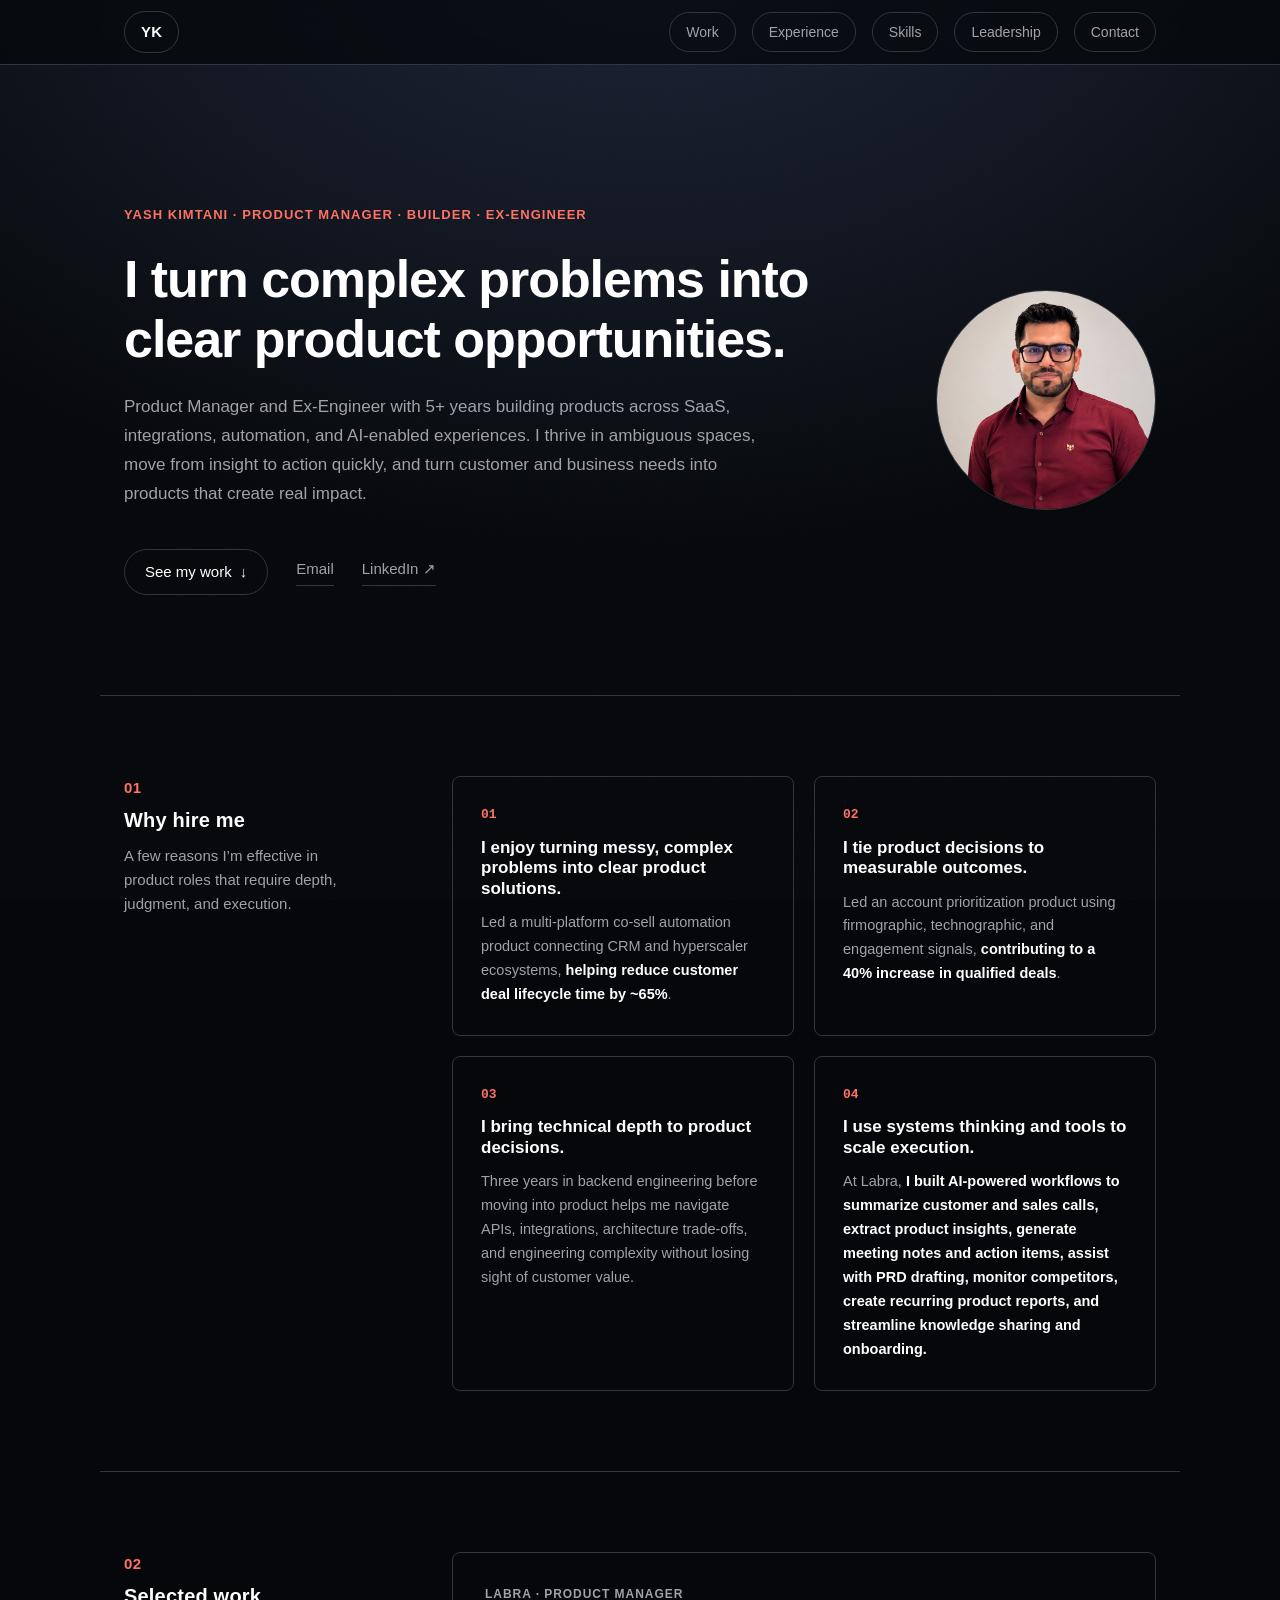
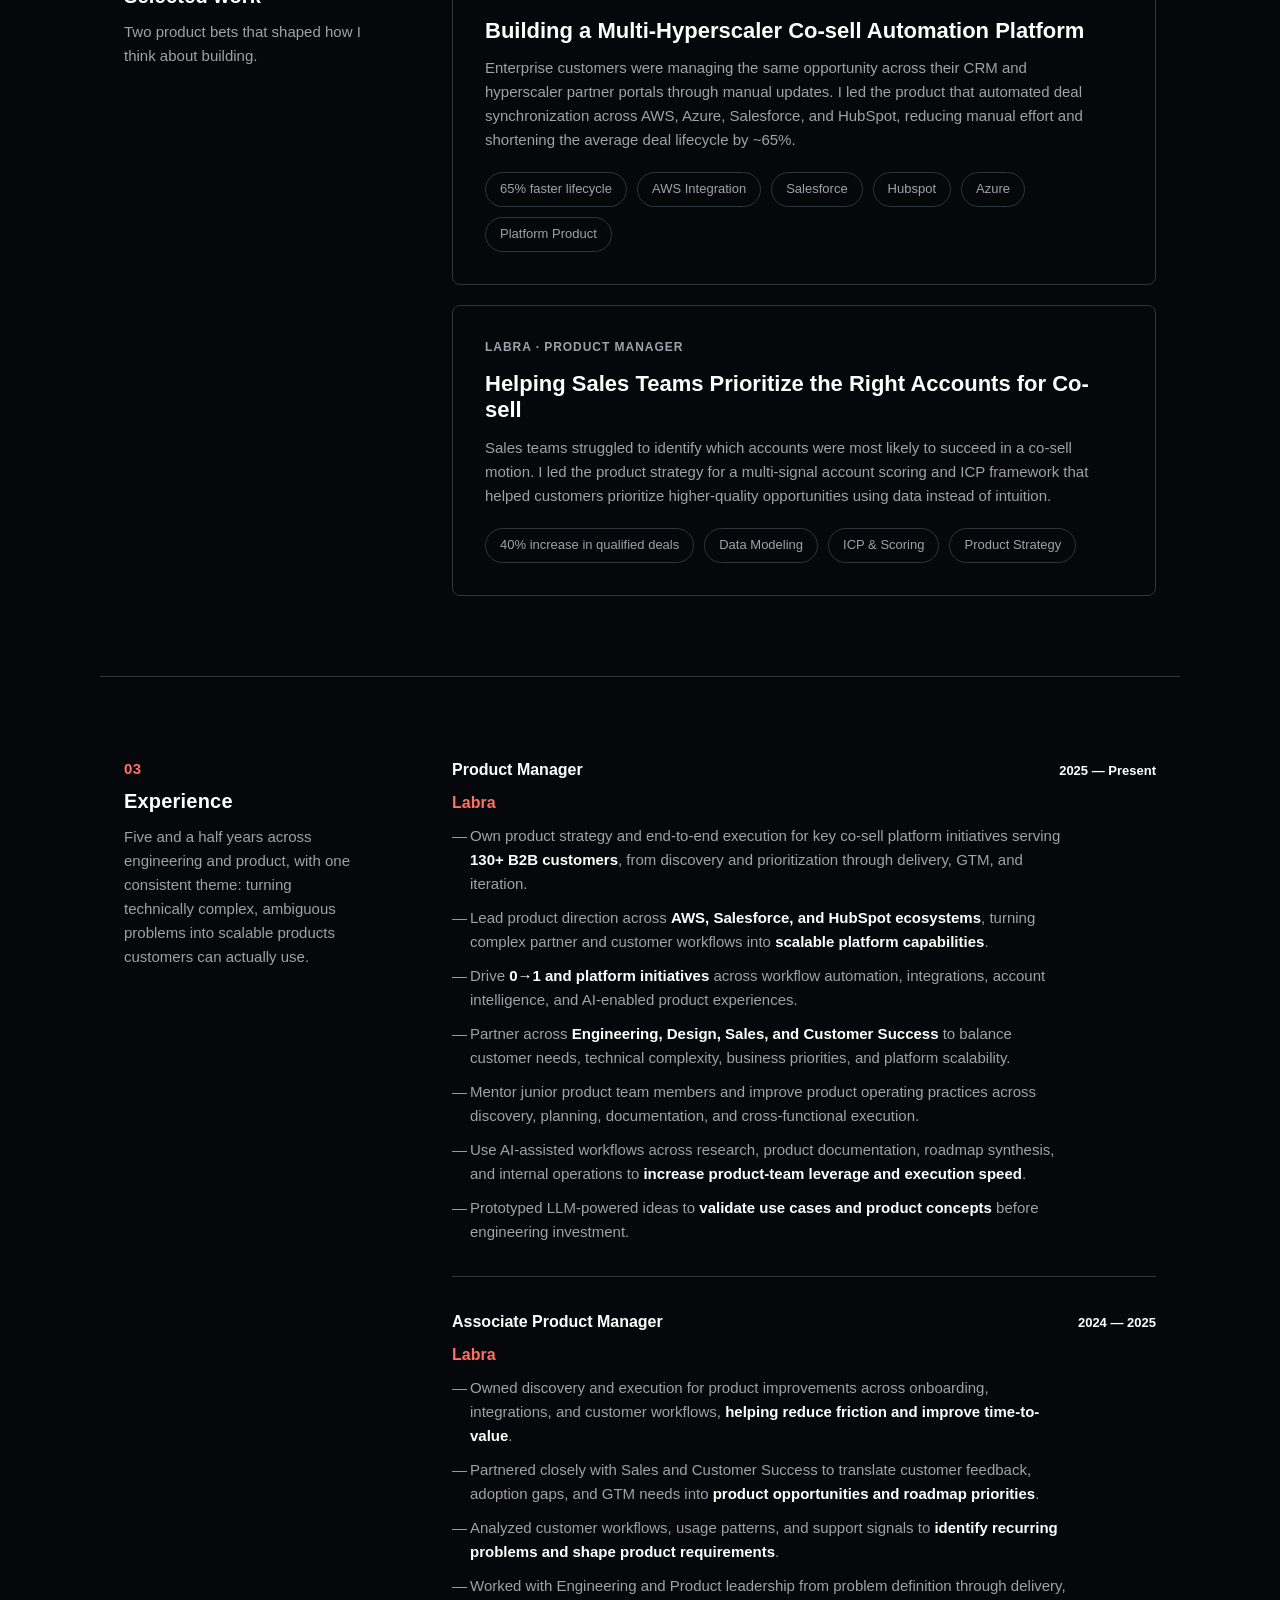
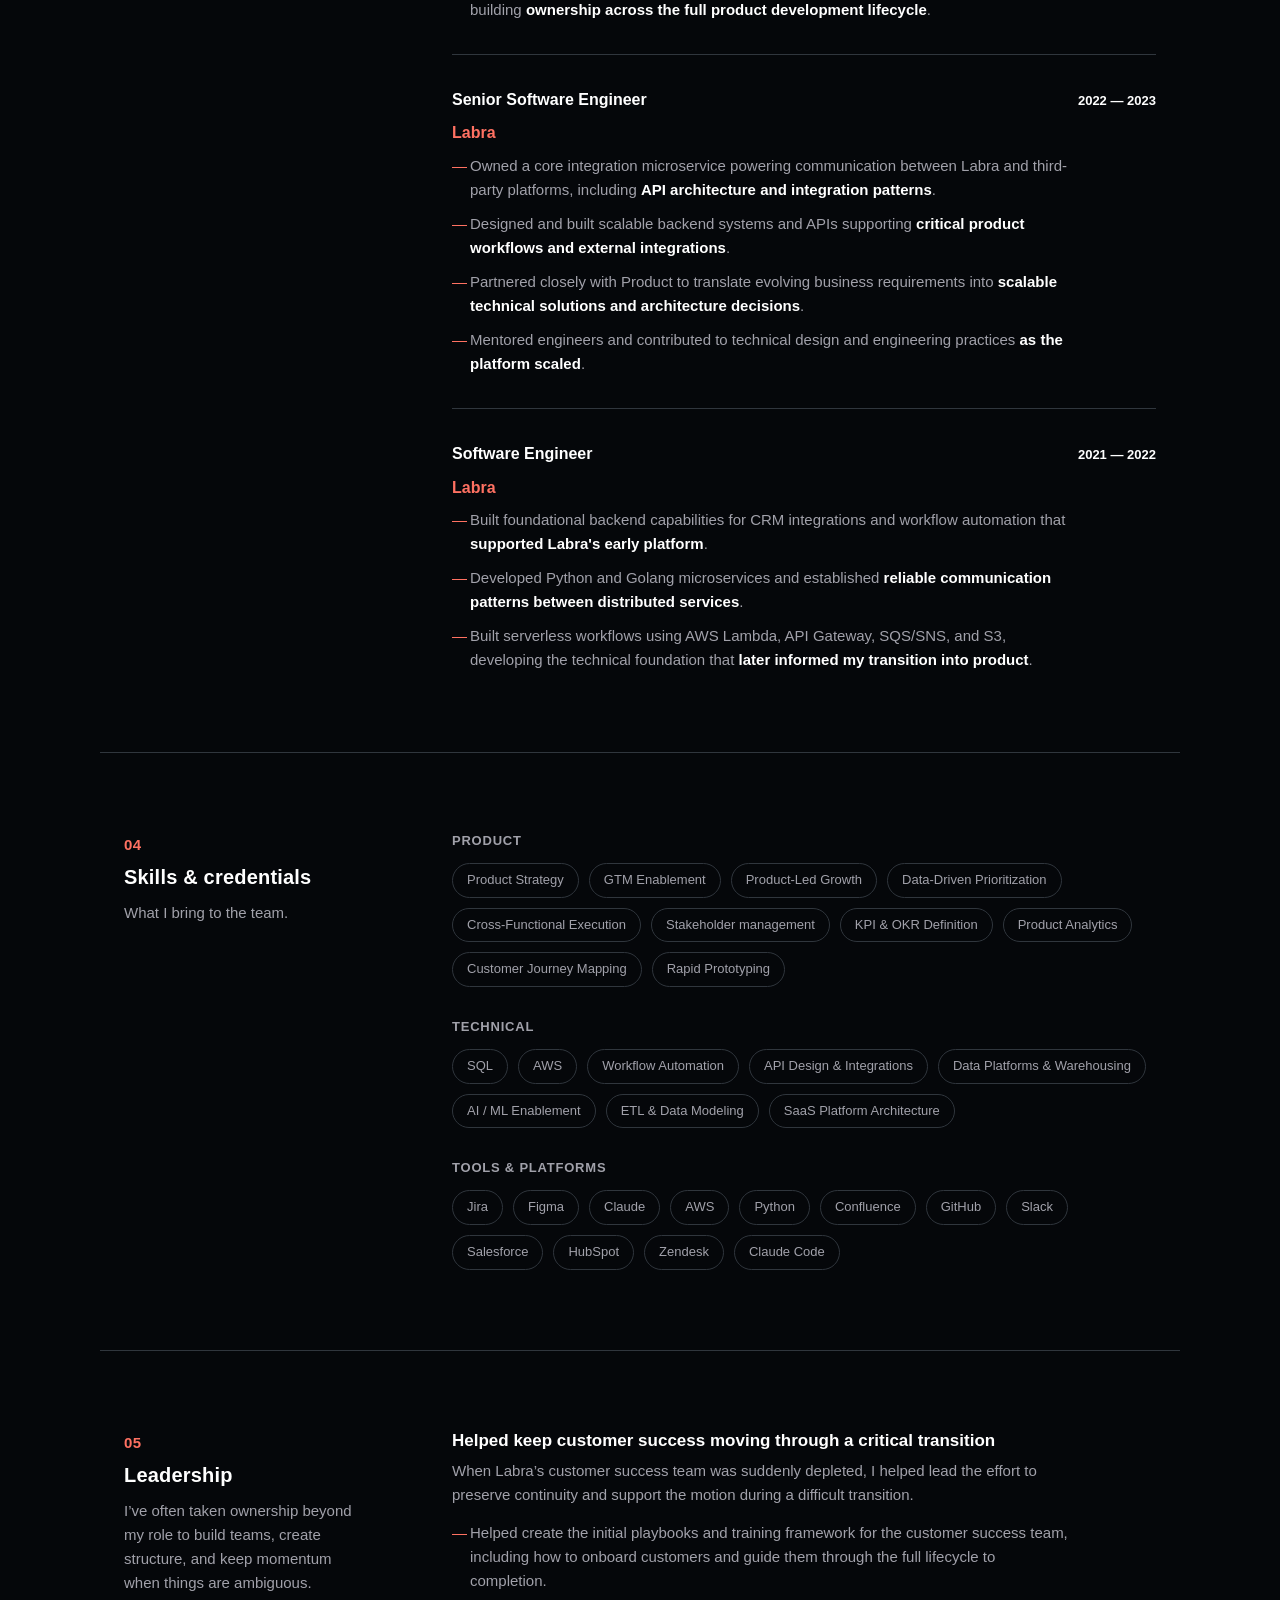
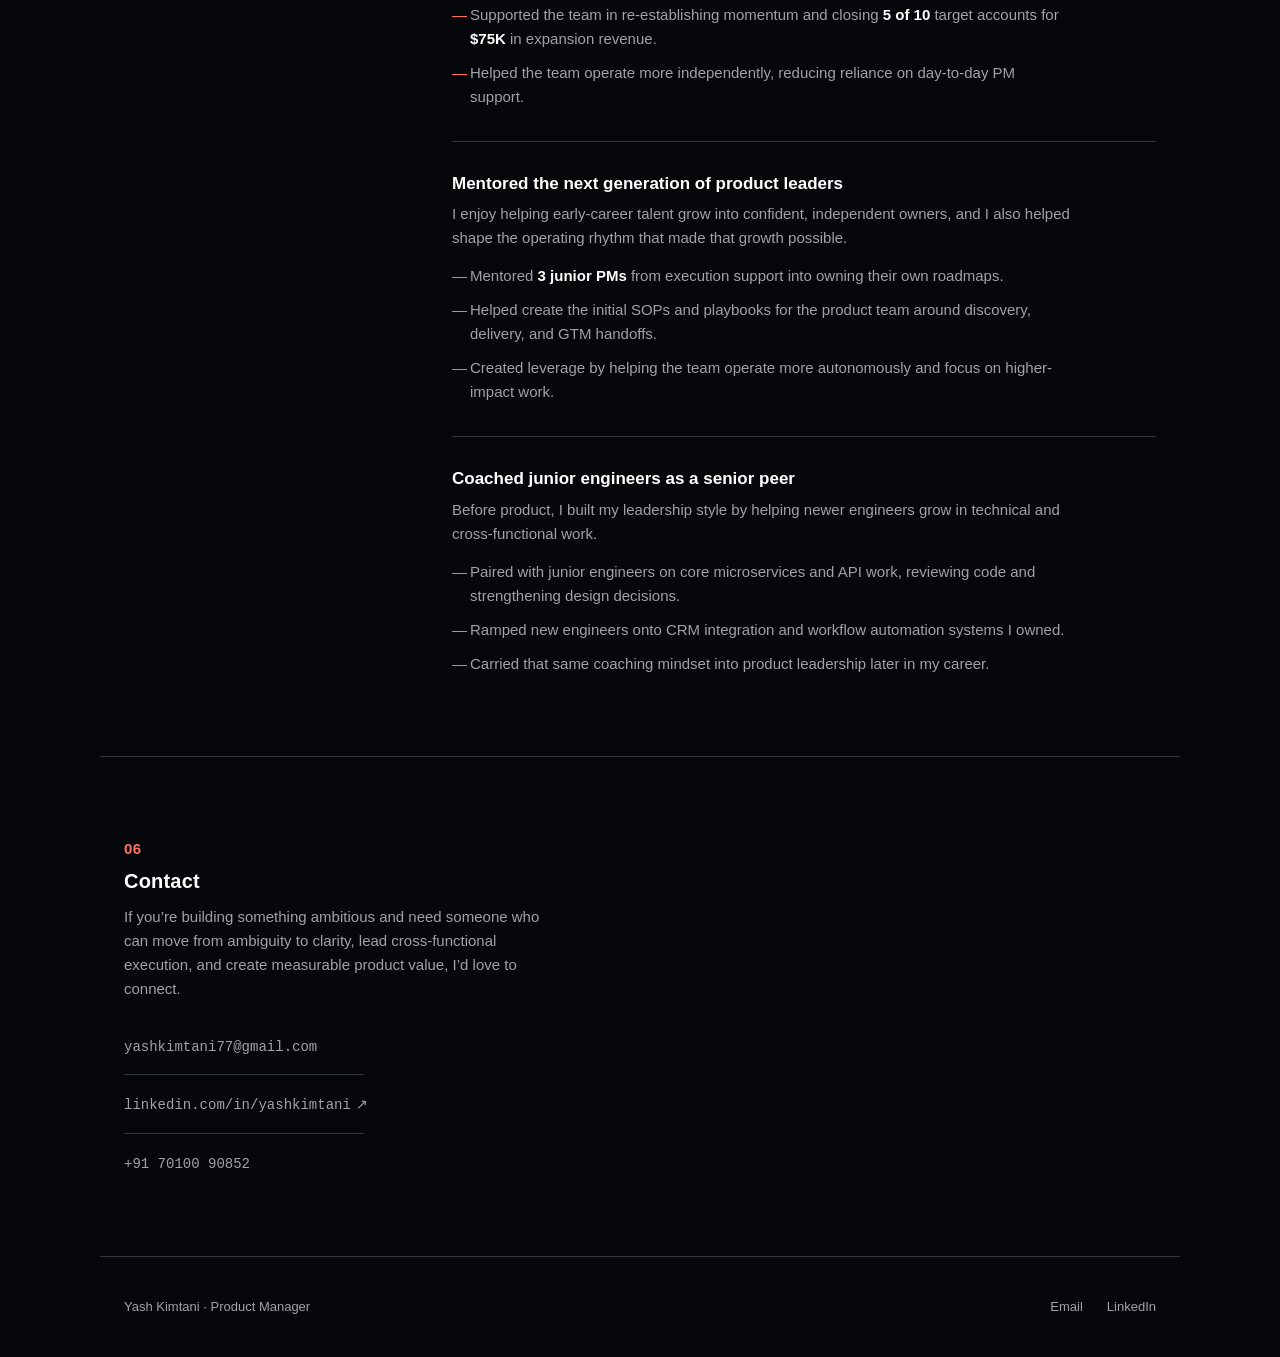
==== index.html @ a6b398c4 "after MVP changes" ====
<!DOCTYPE html>
<html lang="en">
<head>
<meta charset="UTF-8">
<meta name="viewport" content="width=device-width, initial-scale=1.0">
<title>Yash Kimtani — Product Manager & Builder</title>
<meta name="description" content="Yash Kimtani — Product Manager and Ex-Engineer. I build products that turn ambiguity into clear opportunities, measurable outcomes, and customer value.">
<link rel="icon" type="image/svg+xml" href="assets/favicon.svg">
<link rel="stylesheet" href="styles.css">
</head>
<body>


<header class="site-header">
  <div class="container header-inner">
    <a href="#top" class="monogram" aria-label="Yash Kimtani — home">YK</a>
    <nav class="nav-links" aria-label="Primary">
      <a href="#work">Work</a>
      <a href="#experience">Experience</a>
      <a href="#skills">Skills</a>
      <a href="#leadership">Leadership</a>
      <a href="#contact">Contact</a>
    </nav>
  </div>
</header>

<main>


  <!-- ================= INTRO ================= -->
  <section class="hero container">
    <div class="hero-grid">
      <div class="hero-content">
        <p class="eyebrow">Yash Kimtani · Product Manager · Builder · Ex-Engineer</p>
        <h1 class="hero-title">I turn complex problems into clear product opportunities.</h1>
        <p class="hero-subtext">Product Manager and Ex-Engineer with 5+ years building products across SaaS, integrations, automation, and AI-enabled experiences. I thrive in ambiguous spaces, move from insight to action quickly, and turn customer and business needs into products that create real impact.</p>
        <div class="hero-links">
          <a href="#work" class="hero-cta">See my work <span aria-hidden="true">↓</span></a>
          <a href="mailto:yashkimtani77@gmail.com" class="hero-link">Email</a>
          <a href="https://linkedin.com/in/yashkimtani" class="hero-link" target="_blank" rel="noopener">LinkedIn <span aria-hidden="true">↗</span></a>
        </div>
      </div>
      <div class="hero-photo">
        <img src="assets/profile.png" alt="Yash Kimtani">
      </div>
    </div>
  </section>

  <!-- ================= WHY HIRE ME ================= -->
  <section class="section container" id="why">
    <div class="section-grid">
      <div class="section-head">
        <p class="section-number">01</p>
        <h2 class="section-title">Why hire me</h2>
        <p class="section-subtitle">A few reasons I’m effective in product roles that require depth, judgment, and execution.</p>
      </div>
      <div class="section-content">
        <div class="card-grid">

          <div class="card">
            <p class="card-number">01</p>
            <h3 class="card-title">I enjoy turning messy, complex problems into clear product solutions.</h3>
            <p class="card-desc">Led a multi-platform co-sell automation product connecting CRM and hyperscaler ecosystems, <strong>helping reduce customer deal lifecycle time by ~65%</strong>.</p>
          </div>

          <div class="card">
            <p class="card-number">02</p>
            <h3 class="card-title">I tie product decisions to measurable outcomes.</h3>
            <p class="card-desc">Led an account prioritization product using firmographic, technographic, and engagement signals, <strong>contributing to a 40% increase in qualified deals</strong>.</p>
          </div>

          <div class="card">
            <p class="card-number">03</p>
            <h3 class="card-title">I bring technical depth to product decisions.</h3>
            <p class="card-desc">Three years in backend engineering before moving into product helps me navigate APIs, integrations, architecture trade-offs, and engineering complexity without losing sight of customer value.</p>
          </div>

          <div class="card">
            <p class="card-number">04</p>
            <h3 class="card-title">I use systems thinking and tools to scale execution.</h3>
            <p class="card-desc">At Labra, <strong>I built AI-powered workflows to summarize customer and sales calls, extract product insights, generate meeting notes and action items, assist with PRD drafting, monitor competitors, create recurring product reports, and streamline knowledge sharing and onboarding.</strong></p>
          </div>

        </div>
      </div>
    </div>
  </section>

  <!-- ================= SELECTED WORK ================= -->
  <section class="section container" id="work">
    <div class="section-grid">
      <div class="section-head">
        <p class="section-number">02</p>
        <h2 class="section-title">Selected work</h2>
        <p class="section-subtitle">Two product bets that shaped how I think about building.</p>
      </div>
      <div class="section-content">
        <div class="work-grid">

          <a href="automated-workflows.html" class="work-card">
            <p class="work-kicker">Labra · Product Manager</p>
            <h3 class="work-title">Building a Multi-Hyperscaler Co-sell Automation Platform</h3>
            <p class="work-desc">Enterprise customers were managing the same opportunity across their CRM and hyperscaler partner portals through manual updates. I led the product that automated deal synchronization across AWS, Azure, Salesforce, and HubSpot, reducing manual effort and shortening the average deal lifecycle by ~65%.</p>
            <div class="pill-row">
              <span class="pill">65% faster lifecycle</span>
              <span class="pill">AWS Integration</span>
              <span class="pill">Salesforce</span>
              <span class="pill">Hubspot</span>
              <span class="pill">Azure</span>
              <span class="pill">Platform Product</span>
            </div>
          </a>

          <a href="propensity-scoring.html" class="work-card">
            <p class="work-kicker">Labra · Product Manager</p>
            <h3 class="work-title">Helping Sales Teams Prioritize the Right Accounts for Co-sell</h3>
            <p class="work-desc">Sales teams struggled to identify which accounts were most likely to succeed in a co-sell motion. I led the product strategy for a multi-signal account scoring and ICP framework that helped customers prioritize higher-quality opportunities using data instead of intuition.</p>
            <div class="pill-row">
              <span class="pill">40% increase in qualified deals</span>
              <span class="pill">Data Modeling</span>
              <span class="pill">ICP & Scoring</span>
              <span class="pill">Product Strategy</span>
            </div>
          </a>

        </div>
      </div>
    </div>
  </section>

  <!-- ================= EXPERIENCE ================= -->
  <section class="section container" id="experience">
    <div class="section-grid">
      <div class="section-head">
        <p class="section-number">03</p>
        <h2 class="section-title">Experience</h2>
        <p class="section-subtitle">Five and a half years across engineering and product, with one consistent theme: turning technically complex, ambiguous problems into scalable products customers can actually use.
        </p>
      </div>
      <div class="section-content">

        <div class="exp-item">
          <div class="exp-meta">
            <span class="exp-role">Product Manager</span>
            <span class="exp-date">2025 — Present</span>
          </div>
          <p class="exp-org">Labra</p>
          <ul class="role-points">
              <li>Own product strategy and end-to-end execution for key co-sell platform initiatives serving <strong>130+ B2B customers</strong>, from discovery and prioritization through delivery, GTM, and iteration.</li>
              <li>Lead product direction across <strong>AWS, Salesforce, and HubSpot ecosystems</strong>, turning complex partner and customer workflows into <strong>scalable platform capabilities</strong>.</li>
              <li>Drive <strong>0→1 and platform initiatives</strong> across workflow automation, integrations, account intelligence, and AI-enabled product experiences.</li>
              <li>Partner across <strong>Engineering, Design, Sales, and Customer Success</strong> to balance customer needs, technical complexity, business priorities, and platform scalability.</li>
              <li>Mentor junior product team members and improve product operating practices across discovery, planning, documentation, and cross-functional execution.</li>
              <li>Use AI-assisted workflows across research, product documentation, roadmap synthesis, and internal operations to <strong>increase product-team leverage and execution speed</strong>.</li>
              <li>Prototyped LLM-powered ideas to <strong>validate use cases and product concepts</strong> before engineering investment.</li>
          </ul>
        </div>

        <div class="exp-item">
          <div class="exp-meta">
            <span class="exp-role">Associate Product Manager</span>
            <span class="exp-date">2024 — 2025</span>
          </div>
          <p class="exp-org">Labra</p>
          <ul class="role-points">
              <li>Owned discovery and execution for product improvements across onboarding, integrations, and customer workflows, <strong>helping reduce friction and improve time-to-value</strong>.</li>
              <li>Partnered closely with Sales and Customer Success to translate customer feedback, adoption gaps, and GTM needs into <strong>product opportunities and roadmap priorities</strong>.</li>
              <li>Analyzed customer workflows, usage patterns, and support signals to <strong>identify recurring problems and shape product requirements</strong>.</li>
              <li>Worked with Engineering and Product leadership from problem definition through delivery, building <strong>ownership across the full product development lifecycle</strong>.</li>
            </ul>
        </div>

        <div class="exp-item">
          <div class="exp-meta">
            <span class="exp-role">Senior Software Engineer</span>
            <span class="exp-date">2022 — 2023</span>
          </div>
          <p class="exp-org">Labra</p>
          <ul class="role-points">
              <li>Owned a core integration microservice powering communication between Labra and third-party platforms, including <strong>API architecture and integration patterns</strong>.</li>
              <li>Designed and built scalable backend systems and APIs supporting <strong>critical product workflows and external integrations</strong>.</li>
              <li>Partnered closely with Product to translate evolving business requirements into <strong>scalable technical solutions and architecture decisions</strong>.</li>
              <li>Mentored engineers and contributed to technical design and engineering practices <strong>as the platform scaled</strong>.</li>
            </ul>
        </div>

        <div class="exp-item">
          <div class="exp-meta">
            <span class="exp-role">Software Engineer</span>
            <span class="exp-date">2021 — 2022</span>
          </div>
          <p class="exp-org">Labra</p>
          <ul class="role-points">
              <li>Built foundational backend capabilities for CRM integrations and workflow automation that <strong>supported Labra's early platform</strong>.</li>
              <li>Developed Python and Golang microservices and established <strong>reliable communication patterns between distributed services</strong>.</li>
              <li>Built serverless workflows using AWS Lambda, API Gateway, SQS/SNS, and S3, developing the technical foundation that <strong>later informed my transition into product</strong>.</li>
            </ul>
        </div>

      </div>
    </div>
  </section>

  <!-- ================= SKILLS ================= -->
  <section class="section container" id="skills">
    <div class="section-grid">
      <div class="section-head">
        <p class="section-number">04</p>
        <h2 class="section-title">Skills & credentials</h2>
        <p class="section-subtitle">What I bring to the team.</p>
      </div>
      <div class="section-content">

        <div class="skills-group">
          <h4>Product</h4>
          <div class="pill-row">
            <span class="pill">Product Strategy</span>
            <span class="pill">GTM Enablement</span>
            <span class="pill">Product-Led Growth</span>
            <span class="pill">Data-Driven Prioritization</span>
            <span class="pill">Cross‐Functional Execution</span>
            <span class="pill">Stakeholder management</span>
            <span class="pill">KPI &amp; OKR Definition</span>
            <span class="pill">Product Analytics</span>
            <span class="pill">Customer Journey Mapping</span>
            <span class="pill">Rapid Prototyping</span>
          </div>
        </div>

        <div class="skills-group">
          <h4>Technical</h4>
          <div class="pill-row">
            <span class="pill">SQL</span>
            <span class="pill">AWS</span>
            <span class="pill">Workflow Automation</span>
            <span class="pill">API Design &amp; Integrations</span>
            <span class="pill">Data Platforms &amp; Warehousing</span>
            <span class="pill">AI / ML Enablement</span>
            <span class="pill">ETL &amp; Data Modeling</span>
            <span class="pill">SaaS Platform Architecture</span>
          </div>
        </div>

        <div class="skills-group">
          <h4>Tools &amp; platforms</h4>
          <div class="pill-row">
            <span class="pill">Jira</span>
            <span class="pill">Figma</span>
            <span class="pill">Claude</span>
            <span class="pill">AWS</span>
            <span class="pill">Python</span>
            <span class="pill">Confluence</span>
            <span class="pill">GitHub</span>
            <span class="pill">Slack</span>
            <span class="pill">Salesforce</span>
            <span class="pill">HubSpot</span>
            <span class="pill">Zendesk</span>
            <span class="pill">Claude Code</span>
          </div>
        </div>
      </div>
    </div>
  </section>

  <!-- ================= LEADERSHIP ================= -->
  <section class="section container" id="leadership">
    <div class="section-grid">
      <div class="section-head">
        <p class="section-number">05</p>
        <h2 class="section-title">Leadership</h2>
        <p class="section-subtitle">I’ve often taken ownership beyond my role to build teams, create structure, and keep momentum when things are ambiguous.</p>
      </div>
      <div class="section-content">

        <div class="leadership-item">
          <h3 class="leadership-title">Helped keep customer success moving through a critical transition</h3>
          <p class="leadership-desc">When Labra’s customer success team was suddenly depleted, I helped lead the effort to preserve continuity and support the motion during a difficult transition.</p>
          <ul class="role-points">
            <li>Helped create the initial playbooks and training framework for the customer success team, including how to onboard customers and guide them through the full lifecycle to completion.</li>
            <li>Supported the team in re-establishing momentum and closing <strong>5 of 10</strong> target accounts for <strong>$75K</strong> in expansion revenue.</li>
            <li>Helped the team operate more independently, reducing reliance on day-to-day PM support.</li>
          </ul>
        </div>

        <div class="leadership-item">
          <h3 class="leadership-title">Mentored the next generation of product leaders</h3>
          <p class="leadership-desc">I enjoy helping early-career talent grow into confident, independent owners, and I also helped shape the operating rhythm that made that growth possible.</p>
          <ul class="role-points">
            <li>Mentored <strong>3 junior PMs</strong> from execution support into owning their own roadmaps.</li>
            <li>Helped create the initial SOPs and playbooks for the product team around discovery, delivery, and GTM handoffs.</li>
            <li>Created leverage by helping the team operate more autonomously and focus on higher-impact work.</li>
          </ul>
        </div>

        <div class="leadership-item">
          <h3 class="leadership-title">Coached junior engineers as a senior peer</h3>
          <p class="leadership-desc">Before product, I built my leadership style by helping newer engineers grow in technical and cross-functional work.</p>
          <ul class="role-points">
            <li>Paired with junior engineers on core microservices and API work, reviewing code and strengthening design decisions.</li>
            <li>Ramped new engineers onto CRM integration and workflow automation systems I owned.</li>
            <li>Carried that same coaching mindset into product leadership later in my career.</li>
          </ul>
        </div>

      </div>
    </div>
  </section>

  <!-- ================= CONTACT ================= -->
  <section class="section container" id="contact" aria-labelledby="contact-title">
    <div class="contact-block">
      <p class="section-number">06</p>
      <h2 class="section-title" id="contact-title">Contact</h2>
      <p class="section-subtitle">If you’re building something ambitious and need someone who can move from ambiguity to clarity, lead cross-functional execution, and create measurable product value, I’d love to connect.</p>
      <a href="mailto:yashkimtani77@gmail.com" class="contact-email">yashkimtani77@gmail.com</a>
      <div class="contact-divider"></div>
      <a href="https://linkedin.com/in/yashkimtani" class="contact-linkedin" target="_blank" rel="noopener">linkedin.com/in/yashkimtani <span aria-hidden="true">↗</span></a>
      <div class="contact-divider"></div>
      <a href="tel:+917010090852" class="contact-linkedin">+91 70100 90852</a>
    </div>
  </section>

</main>

<footer class="site-footer container">
  <p class="footer-name">Yash Kimtani · Product Manager</p>
  <div class="footer-links">
    <a href="mailto:yashkimtani77@gmail.com">Email</a>
    <a href="https://linkedin.com/in/yashkimtani" target="_blank" rel="noopener">LinkedIn</a>
  </div>
</footer>

</body>
</html>
---- styles.css ----
/* ---------- Reset ---------- */
* {
  margin: 0;
  padding: 0;
  box-sizing: border-box;
}

html {
  -webkit-font-smoothing: antialiased;
  -moz-osx-font-smoothing: grayscale;
  scroll-behavior: smooth;
}

body {
  position: relative;
  background-color: #05070a;
  background-image: radial-gradient(ellipse 1200px 800px at 50% -10%, #1b2438 0%, #10151f 45%, #05070a 80%);
  background-repeat: no-repeat;
  background-attachment: fixed;
  color: #ffffff;
  font-family: -apple-system, BlinkMacSystemFont, "Inter", "Segoe UI", Roboto,
    Helvetica, Arial, sans-serif;
  font-size: 16px;
  line-height: 1.6;
}

body::before {
  content: "";
  position: fixed;
  inset: 0;
  z-index: 0;
  pointer-events: none;
  opacity: 0.035;
  background-image: url("data:image/svg+xml;utf8,<svg xmlns='http://www.w3.org/2000/svg' width='200' height='200'><filter id='n'><feTurbulence type='fractalNoise' baseFrequency='0.9' numOctaves='2' stitchTiles='stitch'/></filter><rect width='100%25' height='100%25' filter='url(%23n)'/></svg>");
  background-repeat: repeat;
}

.site-header,
main,
.site-footer {
  position: relative;
  z-index: 1;
}

a {
  color: inherit;
  text-decoration: none;
}

ul {
  list-style: none;
}

h1, h2, h3, h4 {
  color: #ffffff;
  font-weight: 600;
  line-height: 1.2;
}

/* ---------- Layout helpers ---------- */
.container {
  max-width: 1080px;
  margin: 0 auto;
  padding: 0 24px;
}

.section-grid {
  display: grid;
  grid-template-columns: 280px 1fr;
  gap: 48px;
}

@media (max-width: 760px) {
  .section-grid {
    grid-template-columns: 1fr;
    gap: 20px;
  }
}

/* ---------- Header ---------- */
.site-header {
  position: sticky;
  top: 0;
  z-index: 100;
  background-color: rgba(5, 7, 10, 0.72);
  backdrop-filter: blur(12px);
  -webkit-backdrop-filter: blur(12px);
  border-bottom: 1px solid #30363d;
}

.header-inner {
  display: flex;
  align-items: center;
  justify-content: space-between;
  height: 64px;
}

.logo,
.monogram {
  display: inline-flex;
  align-items: center;
  font-weight: 700;
  color: #ffffff;
  font-size: 15px;
  letter-spacing: 0.02em;
  padding: 8px 16px;
  border: 1px solid #30363d;
  border-radius: 50px;
  background-color: transparent;
  transition: all 0.2s ease-in-out;
}

.logo:hover,
.monogram:hover {
  background-color: #FF7162;
  border-color: #FF7162;
  color: #0a0a0a;
}

.nav,
.nav-links {
  display: flex;
  align-items: center;
  gap: 16px;
}

.nav a,
.nav-links a {
  display: inline-flex;
  align-items: center;
  font-size: 14px;
  color: #a1a1aa;
  padding: 8px 16px;
  border: 1px solid #30363d;
  border-radius: 50px;
  background-color: transparent;
  transition: all 0.2s ease-in-out;
}

.nav a:hover,
.nav-links a:hover {
  background-color: #FF7162;
  border-color: #FF7162;
  color: #0a0a0a;
}

/* ---------- Hero ---------- */
.hero {
  padding: 140px 24px 100px;
}

.hero-grid {
  display: flex;
  align-items: center;
  justify-content: space-between;
  gap: 48px;
}

.hero-content {
  flex: 1;
  min-width: 0;
}

.hero-photo {
  flex-shrink: 0;
  width: 220px;
  height: 220px;
  border-radius: 50%;
  overflow: hidden;
  border: 1px solid #30363d;
  background-color: #10151f;
}

.hero-photo img {
  display: block;
  width: 100%;
  height: 100%;
  object-fit: cover;
}

@media (max-width: 760px) {
  .hero-grid {
    flex-direction: column-reverse;
    align-items: flex-start;
    gap: 32px;
  }

  .hero-photo {
    width: 140px;
    height: 140px;
  }
}

.eyebrow {
  font-size: 13px;
  font-weight: 600;
  text-transform: uppercase;
  letter-spacing: 0.08em;
  color: #FF7162;
  margin-bottom: 24px;
}

.hero-title {
  font-size: 52px;
  max-width: 820px;
  color: #ffffff;
  letter-spacing: -0.02em;
  line-height: 1.15;
}

.hero-subtext {
  max-width: 640px;
  margin-top: 24px;
  font-size: 17px;
  color: #a1a1aa;
  line-height: 1.7;
}

.hero-links {
  display: flex;
  flex-wrap: wrap;
  align-items: center;
  gap: 28px;
  margin-top: 40px;
}

.hero-link {
  font-size: 15px;
  color: #a1a1aa;
  border-bottom: 1px solid #30363d;
  padding-bottom: 4px;
  transition: color 0.15s ease, border-color 0.15s ease;
}

.hero-link:hover {
  color: #FF7162;
  border-color: #FF7162;
}

.hero-cta {
  display: inline-flex;
  align-items: center;
  gap: 8px;
  font-size: 15px;
  font-weight: 500;
  color: #ffffff;
  padding: 10px 20px;
  border: 1px solid #30363d;
  border-radius: 50px;
  transition: all 0.2s ease-in-out;
}

.hero-cta:hover {
  background-color: #FF7162;
  border-color: #FF7162;
  color: #0a0a0a;
}

@media (max-width: 760px) {
  .hero {
    padding: 100px 24px 64px;
  }
  .hero-title {
    font-size: 34px;
  }
}

/* ---------- Sections ---------- */
.section {
  padding: 80px 24px;
  border-top: 1px solid #30363d;
}

.section-number {
  font-size: 15px;
  font-weight: 700;
  color: #FF7162;
  letter-spacing: 0.02em;
  margin-bottom: 8px;
}

.section-title {
  font-size: 20px;
  letter-spacing: 0.01em;
  margin-bottom: 12px;
}

.section-subtitle {
  font-size: 15px;
  color: #a1a1aa;
  line-height: 1.6;
  max-width: 240px;
}

/* ---------- Cards (Why Hire Me) ---------- */
.card-grid {
  display: grid;
  grid-template-columns: 1fr 1fr;
  gap: 20px;
}

@media (max-width: 600px) {
  .card-grid {
    grid-template-columns: 1fr;
  }
}

.card {
  border: 1px solid #30363d;
  border-radius: 8px;
  padding: 28px;
  transition: border-color 0.2s ease, transform 0.2s ease;
}

.card:hover {
  border-color: #FF7162;
  transform: translateY(-2px);
}

.card-number {
  font-family: "SFMono-Regular", Menlo, Consolas, monospace;
  font-size: 13px;
  font-weight: 600;
  color: #FF7162;
  margin-bottom: 12px;
}

.card-title {
  font-size: 17px;
  margin-bottom: 12px;
}

.card-desc {
  font-size: 14.5px;
  color: #a1a1aa;
  line-height: 1.65;
  margin-bottom: 12px;
}

.card-desc:last-child {
  margin-bottom: 0;
}

.card-desc strong {
  color: #ffffff;
  font-weight: 600;
}

/* ---------- Work ---------- */
.work-grid {
  display: flex;
  flex-direction: column;
  gap: 20px;
}

.work-card {
  display: block;
  border: 1px solid #30363d;
  border-radius: 8px;
  padding: 32px;
  transition: border-color 0.2s ease, background-color 0.2s ease, transform 0.2s ease;
}

.work-card:hover {
  border-color: #FF7162;
  transform: translateY(-2px);
}

.work-kicker {
  font-size: 12px;
  font-weight: 600;
  letter-spacing: 0.08em;
  color: #a1a1aa;
  text-transform: uppercase;
  margin-bottom: 14px;
}

.work-title {
  font-size: 22px;
  font-weight: 700;
  color: #ffffff;
  margin-bottom: 12px;
  transition: color 0.2s ease;
}

.work-card:hover .work-title {
  color: #FF7162;
}

.work-desc {
  font-size: 15px;
  color: #a1a1aa;
  max-width: 620px;
  margin-bottom: 20px;
  line-height: 1.6;
}

/* ---------- Pills ---------- */
.pill-row {
  display: flex;
  flex-wrap: wrap;
  gap: 10px;
}

.pill {
  display: inline-block;
  font-size: 13px;
  color: #a1a1aa;
  border: 1px solid #30363d;
  border-radius: 999px;
  padding: 6px 14px;
  transition: color 0.15s ease, border-color 0.15s ease;
}

.pill:hover,
.work-card:hover .pill {
  border-color: #FF7162;
  color: #FF7162;
}

/* ---------- Experience ---------- */
.exp-item {
  padding-bottom: 32px;
  margin-bottom: 32px;
  border-bottom: 1px solid #30363d;
}

.exp-item:last-child {
  padding-bottom: 0;
  margin-bottom: 0;
  border-bottom: none;
}

.exp-meta {
  display: flex;
  justify-content: space-between;
  align-items: baseline;
  margin-bottom: 8px;
  gap: 16px;
  flex-wrap: wrap;
}

.exp-role {
  font-size: 16px;
  font-weight: 600;
  color: #ffffff;
}

.exp-date {
  font-size: 13px;
  font-weight: 600;
  color: #ffffff;
  white-space: nowrap;
}

.exp-org {
  font-size: 16px;
  font-weight: 600;
  color: #FF7162;
  margin-bottom: 8px;
}

.exp-desc {
  font-size: 15px;
  color: #a1a1aa;
  max-width: 620px;
  line-height: 1.6;
}

.role-points {
  display: flex;
  flex-direction: column;
  gap: 10px;
  margin-top: 4px;
}

.role-points li {
  position: relative;
  padding-left: 18px;
  max-width: 620px;
  font-size: 15px;
  color: #a1a1aa;
  line-height: 1.6;
}

.role-points li::before {
  content: "—";
  position: absolute;
  left: 0;
  color: #FF7162;
}

.role-points strong {
  color: #ffffff;
  font-weight: 600;
}

/* ---------- Skills ---------- */
.skills-group {
  margin-bottom: 32px;
}

.skills-group:last-child {
  margin-bottom: 0;
}

.skills-group h4 {
  font-size: 13px;
  font-weight: 600;
  text-transform: uppercase;
  letter-spacing: 0.06em;
  color: #a1a1aa;
  margin-bottom: 14px;
}

/* ---------- Leadership ---------- */
.leadership-item {
  padding-bottom: 32px;
  margin-bottom: 32px;
  border-bottom: 1px solid #30363d;
}

.leadership-item:last-child {
  padding-bottom: 0;
  margin-bottom: 0;
  border-bottom: none;
}

.leadership-title {
  font-size: 17px;
  margin-bottom: 8px;
}

.leadership-desc {
  font-size: 15px;
  color: #a1a1aa;
  max-width: 620px;
  line-height: 1.6;
  margin-bottom: 14px;
}

/* ---------- Contact ---------- */
.contact-block {
  max-width: 480px;
}

.contact-block .section-subtitle {
  max-width: 420px;
  margin-bottom: 32px;
}

.contact-email {
  display: inline-flex;
  align-items: center;
  gap: 5px;
  font-family: "SFMono-Regular", Menlo, Consolas, monospace;
  font-size: 14px;
  color: #a1a1aa;
  transition: color 0.15s ease;
}

.contact-email:hover,
.contact-email:focus-visible {
  color: #FF7162;
}

.contact-divider {
  width: 240px;
  max-width: 100%;
  height: 1px;
  background-color: #30363d;
  margin: 16px 0;
}

.contact-linkedin {
  display: inline-flex;
  align-items: center;
  gap: 5px;
  font-family: "SFMono-Regular", Menlo, Consolas, monospace;
  font-size: 14px;
  color: #a1a1aa;
  transition: color 0.15s ease;
}

.contact-linkedin:hover,
.contact-linkedin:focus-visible {
  color: #FF7162;
}

@media (max-width: 600px) {
  .contact-email {
    font-size: 19px;
  }
}

/* ---------- Case Study ---------- */
.case-header-actions {
  display: flex;
  align-items: center;
  gap: 20px;
}

.case-back {
  font-size: 14px;
  color: #a1a1aa;
  transition: color 0.15s ease;
}

.case-back:hover {
  color: #FF7162;
}

.case-email-btn {
  display: inline-flex;
  align-items: center;
  font-size: 14px;
  color: #a1a1aa;
  padding: 8px 16px;
  border: 1px solid #30363d;
  border-radius: 50px;
  transition: all 0.2s ease-in-out;
}

.case-email-btn:hover {
  background-color: #FF7162;
  border-color: #FF7162;
  color: #0a0a0a;
}

.case-hero {
  padding: 64px 24px 0;
}

.case-kicker {
  display: block;
  font-family: "SFMono-Regular", Menlo, Consolas, monospace;
  font-size: 13px;
  font-weight: 600;
  letter-spacing: 0.08em;
  text-transform: uppercase;
  color: #FF7162;
  margin-bottom: 20px;
}

.case-title {
  font-size: 40px;
  max-width: 760px;
  letter-spacing: -0.02em;
  line-height: 1.15;
  margin-bottom: 32px;
}

@media (max-width: 760px) {
  .case-title {
    font-size: 28px;
  }
}

.case-meta {
  display: flex;
  gap: 48px;
  flex-wrap: wrap;
  padding: 24px 0;
  border-top: 1px solid #30363d;
  border-bottom: 1px solid #30363d;
  margin-bottom: 32px;
}

.case-meta-item {
  display: flex;
  flex-direction: column;
  gap: 6px;
}

.case-meta-label {
  font-size: 11px;
  font-weight: 600;
  text-transform: uppercase;
  letter-spacing: 0.08em;
  color: #a1a1aa;
}

.case-meta-value {
  font-family: "SFMono-Regular", Menlo, Consolas, monospace;
  font-size: 15px;
  color: #ffffff;
}

.case-partners {
  margin-bottom: 56px;
}

.case-partners .case-meta-label {
  margin-bottom: 14px;
}

.case-body {
  max-width: 720px;
}

.case-section {
  padding: 48px 0;
  border-top: 1px solid #30363d;
}

.case-section:first-child {
  padding-top: 0;
  border-top: none;
}

.case-section-number {
  font-family: "SFMono-Regular", Menlo, Consolas, monospace;
  font-size: 13px;
  font-weight: 600;
  color: #FF7162;
  margin-bottom: 8px;
}

.case-section-title {
  font-size: 22px;
  margin-bottom: 16px;
}

.case-section-text {
  font-size: 15px;
  color: #a1a1aa;
  line-height: 1.75;
  margin-bottom: 16px;
}

.case-section-text:last-child {
  margin-bottom: 0;
}

.case-section-text em {
  color: #ffffff;
  font-style: italic;
}

.case-section-text strong {
  color: #ffffff;
  font-weight: 600;
}

.case-decision {
  margin-top: 32px;
}

.case-decision:first-child {
  margin-top: 24px;
}

.case-decision-title {
  font-size: 17px;
  font-weight: 600;
  color: #ffffff;
  margin-bottom: 12px;
}

.case-list {
  display: flex;
  flex-direction: column;
  gap: 12px;
}

.case-list li {
  position: relative;
  padding-left: 20px;
  font-size: 15px;
  color: #a1a1aa;
  line-height: 1.6;
}

.case-list li::before {
  content: "•";
  position: absolute;
  left: 0;
  color: #FF7162;
}

.case-outcome {
  border: 1px solid #30363d;
  border-radius: 8px;
  padding: 40px;
  margin-top: 8px;
}

.case-outcome-title {
  font-size: 18px;
  margin-bottom: 28px;
}

.case-stats {
  display: flex;
  flex-wrap: wrap;
  gap: 48px;
  margin-bottom: 28px;
}

.case-stat-value {
  font-family: "SFMono-Regular", Menlo, Consolas, monospace;
  font-size: 36px;
  font-weight: 700;
  color: #FF7162;
  letter-spacing: -0.01em;
}

.case-stat-label {
  font-size: 13px;
  color: #a1a1aa;
  margin-top: 8px;
  max-width: 220px;
  line-height: 1.5;
}

.case-reflection {
  border-left: 2px solid #FF7162;
  padding-left: 24px;
  margin-top: 48px;
}

.case-reflection-label {
  font-family: "SFMono-Regular", Menlo, Consolas, monospace;
  font-size: 11px;
  font-weight: 600;
  text-transform: uppercase;
  letter-spacing: 0.1em;
  color: #a1a1aa;
  margin-bottom: 12px;
}

.case-reflection-text {
  font-size: 17px;
  color: #ffffff;
  line-height: 1.7;
  max-width: 640px;
}

.case-next {
  border-top: 1px solid #30363d;
  margin-top: 64px;
  padding: 40px 24px;
  text-align: center;
}

.case-next-back {
  display: inline-block;
  margin-bottom: 32px;
}

.case-next-label {
  font-size: 11px;
  font-weight: 600;
  text-transform: uppercase;
  letter-spacing: 0.1em;
  color: #a1a1aa;
  margin-bottom: 10px;
}

.case-next-link {
  display: inline-flex;
  align-items: center;
  gap: 8px;
  font-size: 20px;
  font-weight: 600;
  color: #ffffff;
  transition: color 0.15s ease;
}

.case-next-link:hover {
  color: #FF7162;
}

/* ---------- Footer ---------- */
.site-footer {
  display: flex;
  align-items: center;
  justify-content: space-between;
  flex-wrap: wrap;
  gap: 16px;
  padding: 40px 24px;
  font-size: 13px;
  color: #a1a1aa;
  border-top: 1px solid #30363d;
}

.footer-links {
  display: flex;
  gap: 24px;
}

.footer-links a {
  color: #a1a1aa;
  transition: color 0.15s ease;
}

.footer-links a:hover {
  color: #FF7162;
}
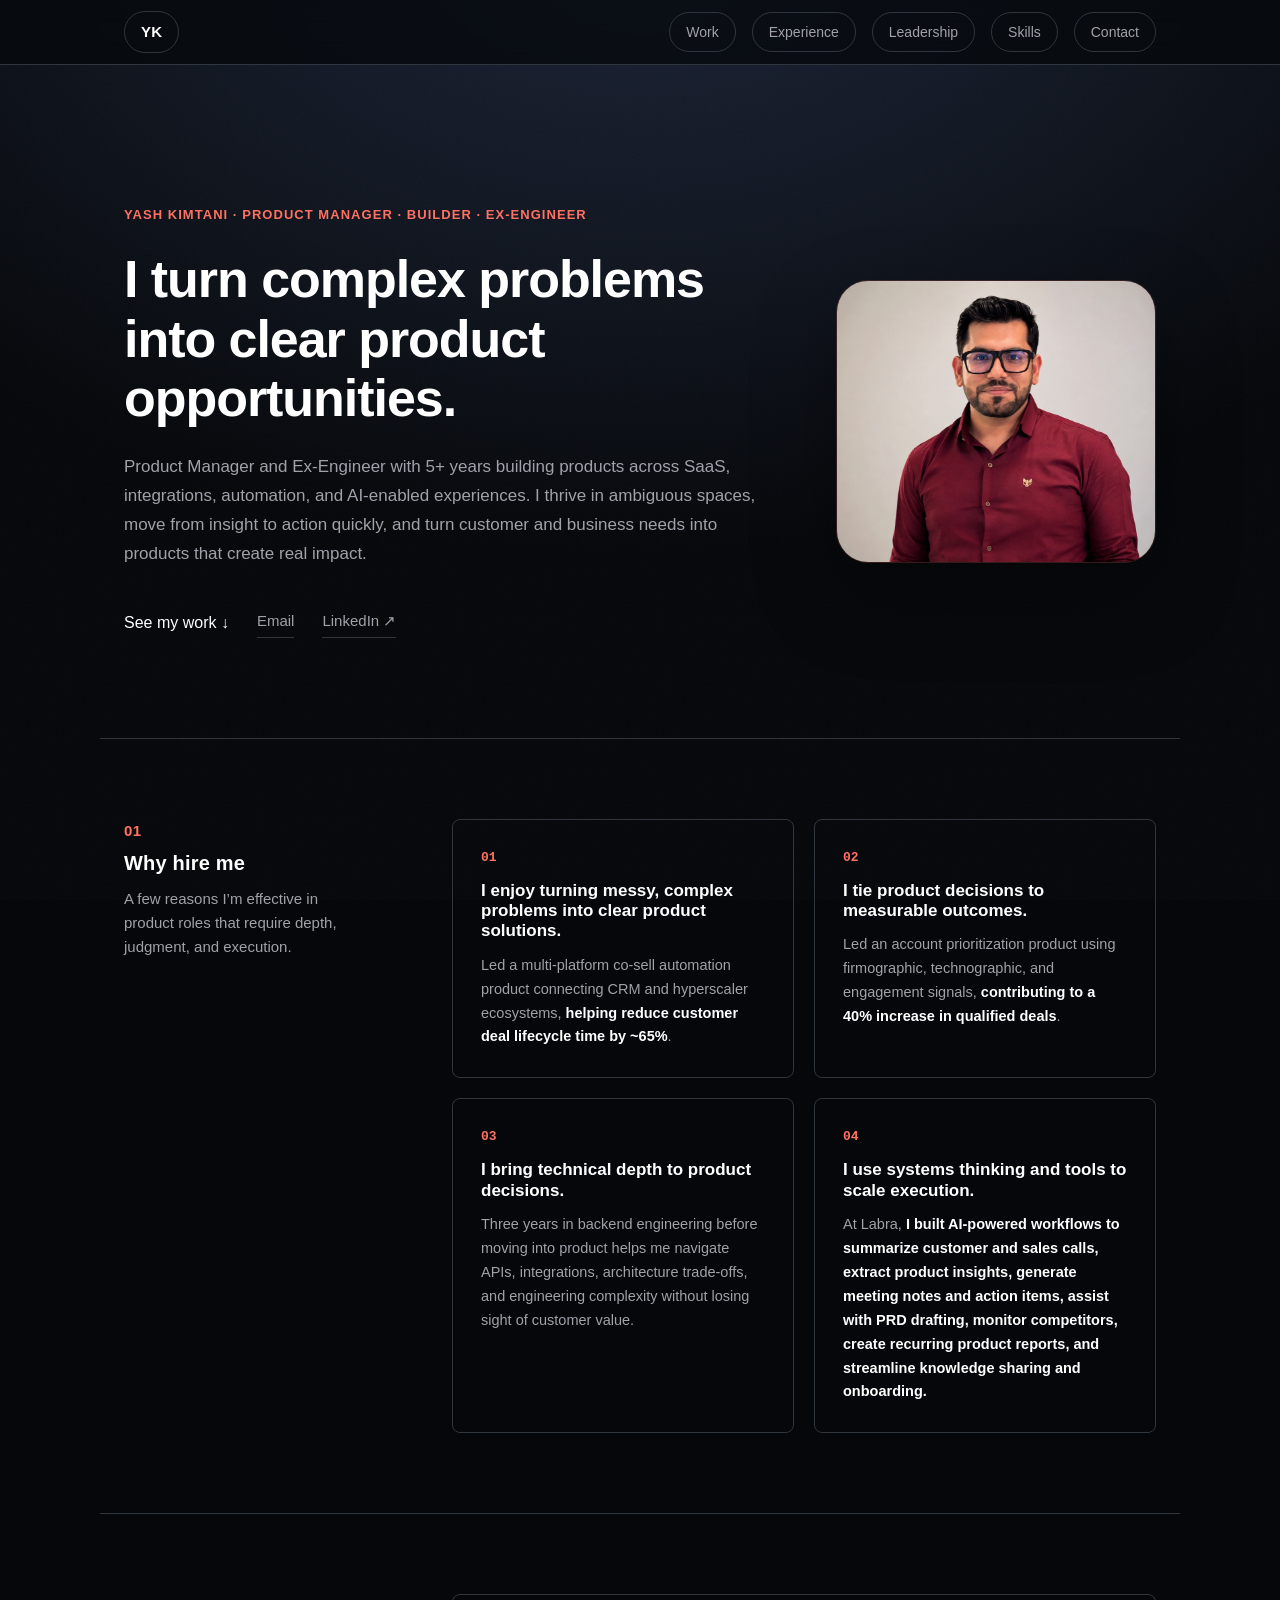
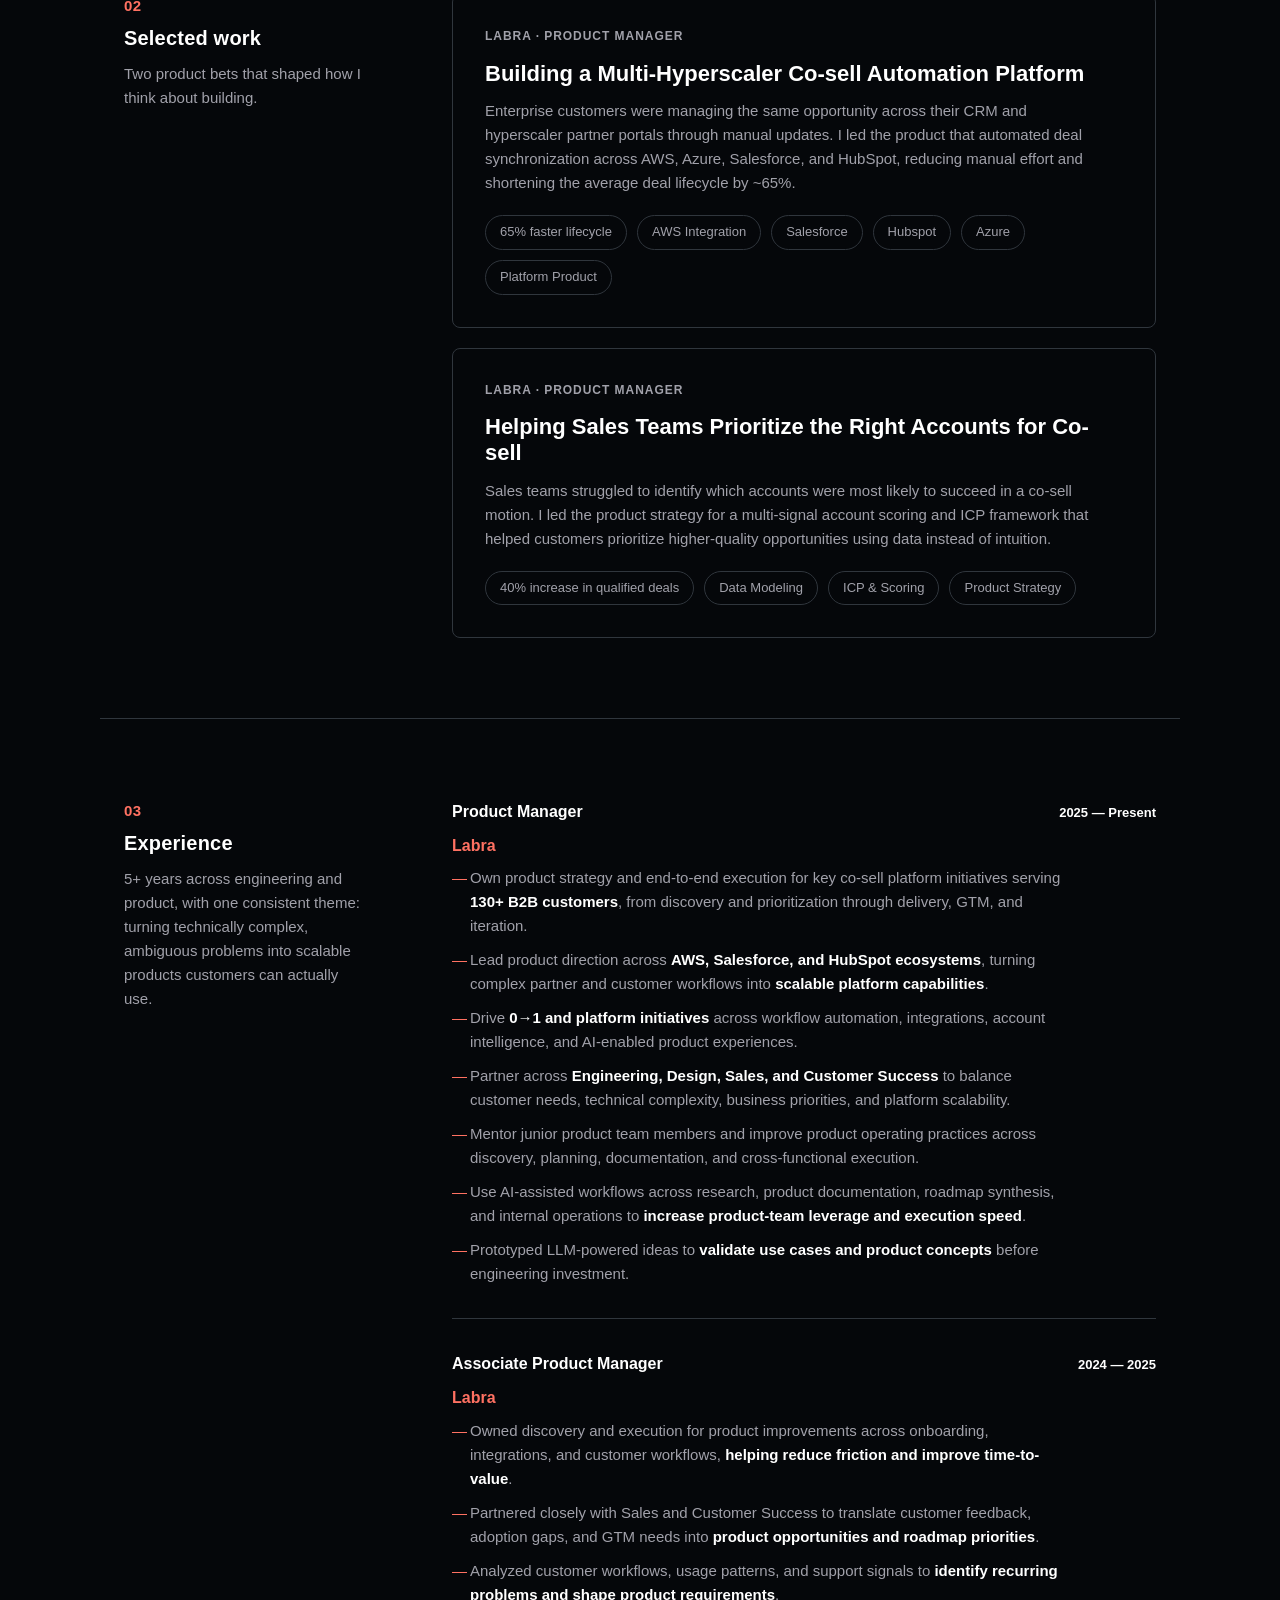
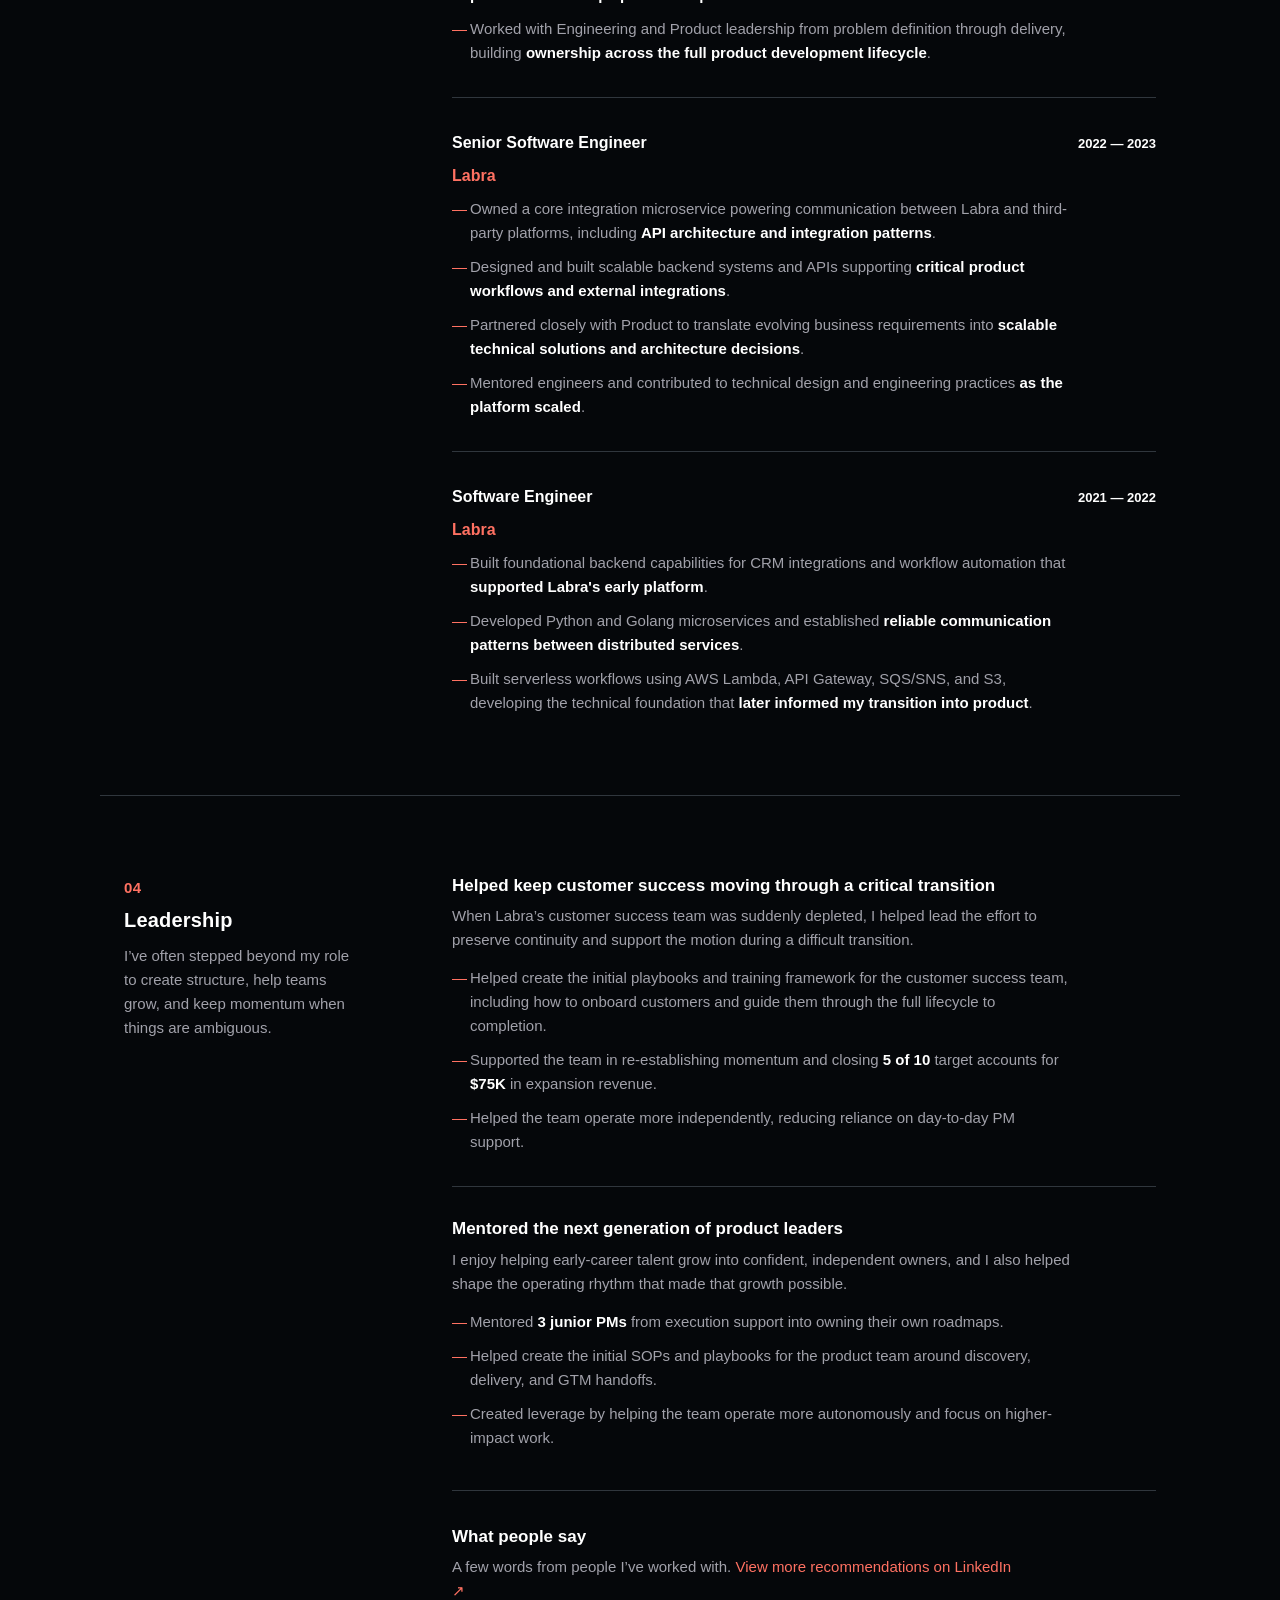
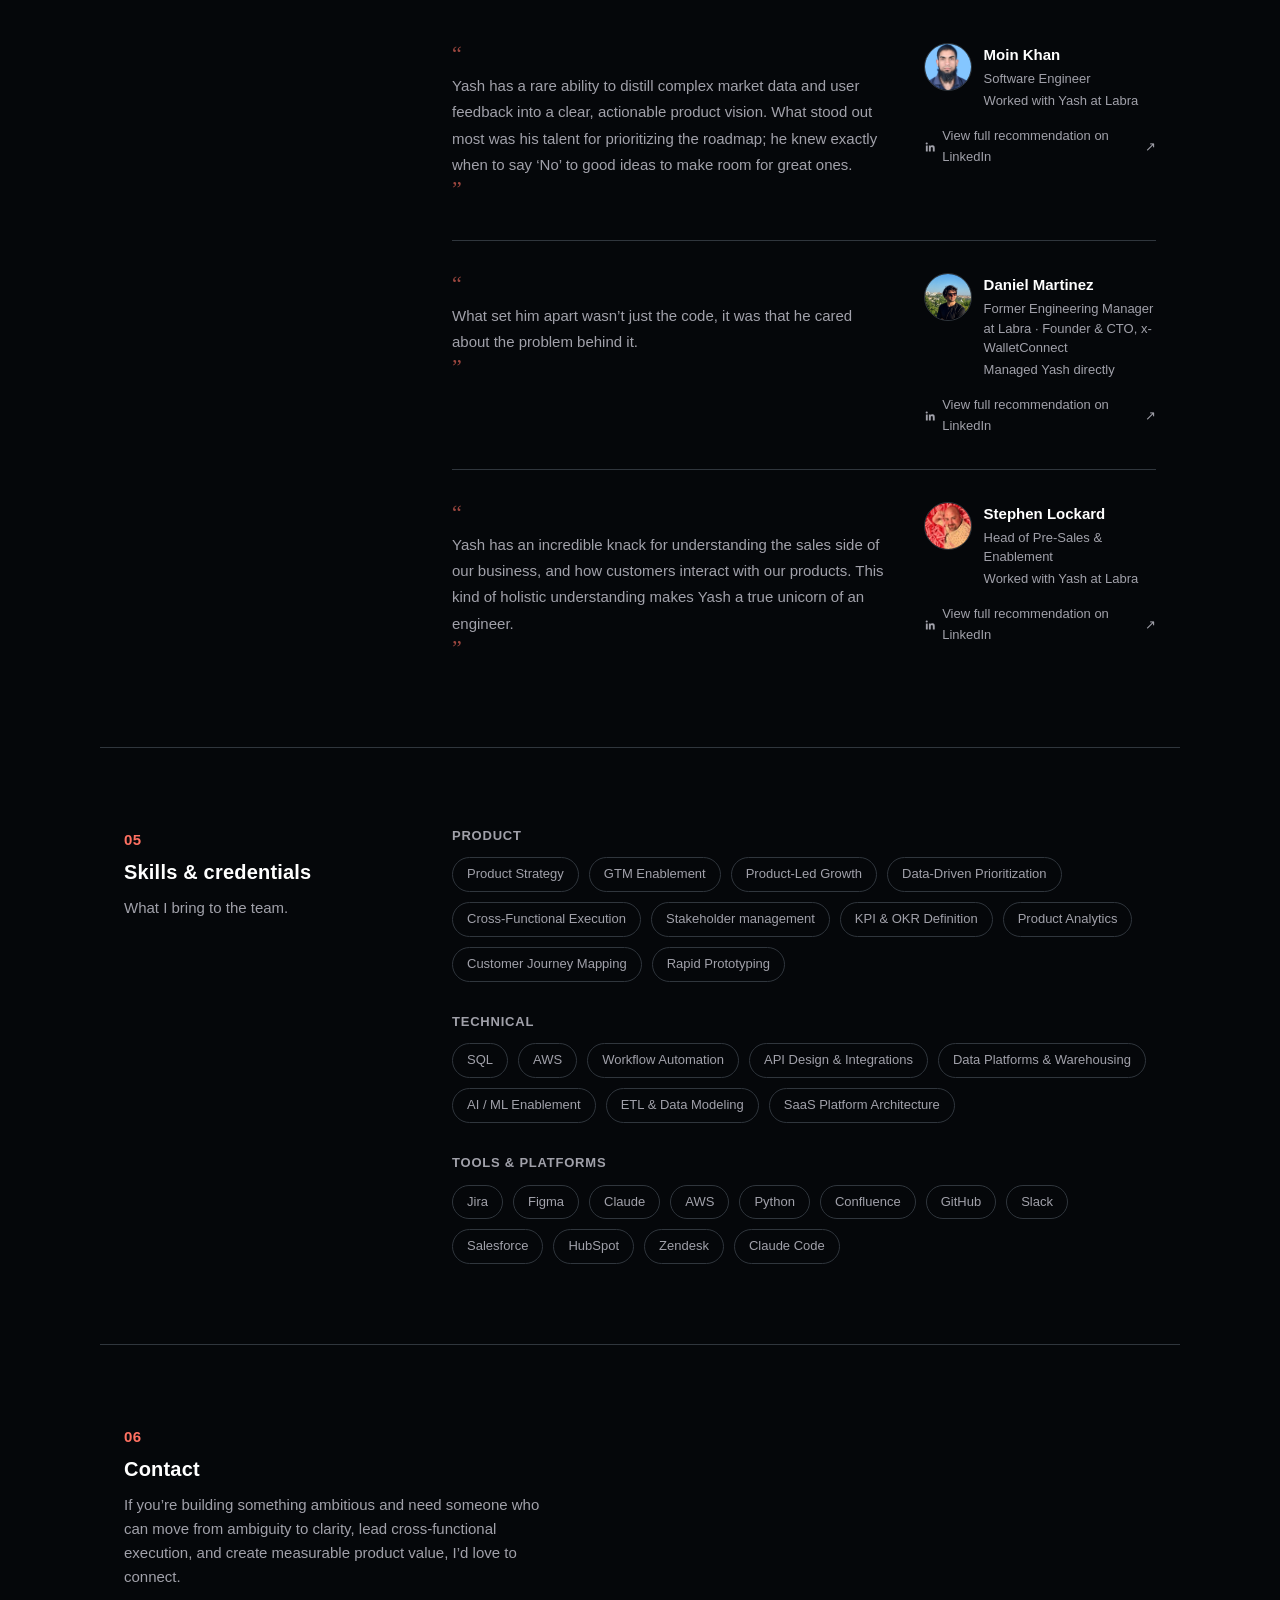
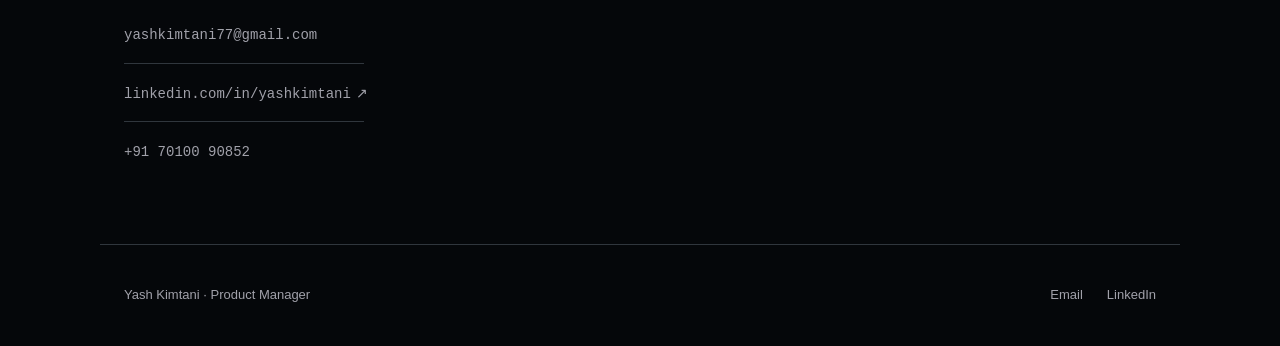
==== commit 5892db9d: "add testimonial from former teammates" ====
--- a/index.html
+++ b/index.html
@@ -17,8 +17,8 @@
     <nav class="nav-links" aria-label="Primary">
       <a href="#work">Work</a>
       <a href="#experience">Experience</a>
+      <a href="#leadership">Leadership</a>
       <a href="#skills">Skills</a>
-      <a href="#leadership">Leadership</a>
       <a href="#contact">Contact</a>
     </nav>
   </div>
@@ -134,7 +134,7 @@
       <div class="section-head">
         <p class="section-number">03</p>
         <h2 class="section-title">Experience</h2>
-        <p class="section-subtitle">Five and a half years across engineering and product, with one consistent theme: turning technically complex, ambiguous problems into scalable products customers can actually use.
+        <p class="section-subtitle">5+ years across engineering and product, with one consistent theme: turning technically complex, ambiguous problems into scalable products customers can actually use.
         </p>
       </div>
       <div class="section-content">
@@ -201,11 +201,126 @@
     </div>
   </section>
 
+  <!-- ================= LEADERSHIP ================= -->
+  <section class="section container" id="leadership">
+    <div class="section-grid">
+      <div class="section-head">
+        <p class="section-number">04</p>
+        <h2 class="section-title">Leadership</h2>
+        <p class="section-subtitle">I’ve often stepped beyond my role to create structure, help teams grow, and keep momentum when things are ambiguous.</p>
+      </div>
+      <div class="section-content">
+
+        <div class="leadership-stories">
+          <div class="leadership-item">
+            <h3 class="leadership-title">Helped keep customer success moving through a critical transition</h3>
+            <p class="leadership-desc">When Labra’s customer success team was suddenly depleted, I helped lead the effort to preserve continuity and support the motion during a difficult transition.</p>
+            <ul class="role-points">
+              <li>Helped create the initial playbooks and training framework for the customer success team, including how to onboard customers and guide them through the full lifecycle to completion.</li>
+              <li>Supported the team in re-establishing momentum and closing <strong>5 of 10</strong> target accounts for <strong>$75K</strong> in expansion revenue.</li>
+              <li>Helped the team operate more independently, reducing reliance on day-to-day PM support.</li>
+            </ul>
+          </div>
+
+          <div class="leadership-item">
+            <h3 class="leadership-title">Mentored the next generation of product leaders</h3>
+            <p class="leadership-desc">I enjoy helping early-career talent grow into confident, independent owners, and I also helped shape the operating rhythm that made that growth possible.</p>
+            <ul class="role-points">
+              <li>Mentored <strong>3 junior PMs</strong> from execution support into owning their own roadmaps.</li>
+              <li>Helped create the initial SOPs and playbooks for the product team around discovery, delivery, and GTM handoffs.</li>
+              <li>Created leverage by helping the team operate more autonomously and focus on higher-impact work.</li>
+            </ul>
+          </div>
+        </div>
+
+        <div class="leadership-divider"></div>
+
+        <div class="testimonials">
+          <div class="testimonials-head">
+            <h3 class="testimonials-title">What people say</h3>
+            <p class="testimonials-subtitle">A few words from people I’ve worked with. <!-- linkedinRecommendationsUrl --><a href="https://linkedin.com/in/yashkimtani77" class="testimonials-more-link" target="_blank" rel="noopener noreferrer" aria-label="View more recommendations on LinkedIn (opens in a new tab)">View more recommendations on LinkedIn <span aria-hidden="true">↗</span></a></p>
+          </div>
+
+          <div class="testimonial-list">
+
+            <div class="testimonial-row">
+              <div class="testimonial-quote-col">
+                <span class="testimonial-mark" aria-hidden="true">“</span>
+                <p class="testimonial-quote">Yash has a rare ability to distill complex market data and user feedback into a clear, actionable product vision. What stood out most was his talent for prioritizing the roadmap; he knew exactly when to say ‘No’ to good ideas to make room for great ones.</p>
+                <span class="testimonial-mark" aria-hidden="true">”</span>
+              </div>
+              <div class="testimonial-person-col">
+                <div class="testimonial-person">
+                  <img class="testimonial-avatar" src="assets/testimonials/moin-khan.png" alt="Moin Khan" width="48" height="48">
+                  <div class="testimonial-person-text">
+                    <p class="testimonial-name">Moin Khan</p>
+                    <p class="testimonial-role">Software Engineer</p>
+                    <p class="testimonial-relationship">Worked with Yash at Labra</p>
+                  </div>
+                </div>
+                <a href="https://linkedin.com/in/yashkimtani77" class="testimonial-link" target="_blank" rel="noopener noreferrer">
+                  <svg viewBox="0 0 24 24" width="14" height="14" fill="currentColor" aria-hidden="true"><path d="M20.45 20.45h-3.56v-5.57c0-1.33-.02-3.03-1.85-3.03-1.85 0-2.14 1.45-2.14 2.94v5.66H9.34V9h3.42v1.56h.05c.48-.9 1.64-1.85 3.38-1.85 3.61 0 4.28 2.38 4.28 5.47v6.27zM5.34 7.43a2.07 2.07 0 1 1 0-4.13 2.07 2.07 0 0 1 0 4.13zM7.12 20.45H3.56V9h3.56v11.45z"/></svg>
+                  View full recommendation on LinkedIn <span aria-hidden="true">↗</span>
+                </a>
+              </div>
+            </div>
+
+            <div class="testimonial-row">
+              <div class="testimonial-quote-col">
+                <span class="testimonial-mark" aria-hidden="true">“</span>
+                <p class="testimonial-quote">What set him apart wasn’t just the code, it was that he cared about the problem behind it.</p>
+                <span class="testimonial-mark" aria-hidden="true">”</span>
+              </div>
+              <div class="testimonial-person-col">
+                <div class="testimonial-person">
+                  <img class="testimonial-avatar" src="assets/testimonials/daniel-martinez.png" alt="Daniel Martinez" width="48" height="48">
+                  <div class="testimonial-person-text">
+                    <p class="testimonial-name">Daniel Martinez</p>
+                    <p class="testimonial-role">Former Engineering Manager at Labra · Founder &amp; CTO, x-WalletConnect</p>
+                    <p class="testimonial-relationship">Managed Yash directly</p>
+                  </div>
+                </div>
+                <a href="https://linkedin.com/in/yashkimtani77" class="testimonial-link" target="_blank" rel="noopener noreferrer">
+                  <svg viewBox="0 0 24 24" width="14" height="14" fill="currentColor" aria-hidden="true"><path d="M20.45 20.45h-3.56v-5.57c0-1.33-.02-3.03-1.85-3.03-1.85 0-2.14 1.45-2.14 2.94v5.66H9.34V9h3.42v1.56h.05c.48-.9 1.64-1.85 3.38-1.85 3.61 0 4.28 2.38 4.28 5.47v6.27zM5.34 7.43a2.07 2.07 0 1 1 0-4.13 2.07 2.07 0 0 1 0 4.13zM7.12 20.45H3.56V9h3.56v11.45z"/></svg>
+                  View full recommendation on LinkedIn <span aria-hidden="true">↗</span>
+                </a>
+              </div>
+            </div>
+
+            <div class="testimonial-row">
+              <div class="testimonial-quote-col">
+                <span class="testimonial-mark" aria-hidden="true">“</span>
+                <p class="testimonial-quote">Yash has an incredible knack for understanding the sales side of our business, and how customers interact with our products. This kind of holistic understanding makes Yash a true unicorn of an engineer.</p>
+                <span class="testimonial-mark" aria-hidden="true">”</span>
+              </div>
+              <div class="testimonial-person-col">
+                <div class="testimonial-person">
+                  <img class="testimonial-avatar" src="assets/testimonials/stephen-lockard.png" alt="Stephen Lockard" width="48" height="48">
+                  <div class="testimonial-person-text">
+                    <p class="testimonial-name">Stephen Lockard</p>
+                    <p class="testimonial-role">Head of Pre-Sales &amp; Enablement</p>
+                    <p class="testimonial-relationship">Worked with Yash at Labra</p>
+                  </div>
+                </div>
+                <a href="https://linkedin.com/in/yashkimtani77" class="testimonial-link" target="_blank" rel="noopener noreferrer">
+                  <svg viewBox="0 0 24 24" width="14" height="14" fill="currentColor" aria-hidden="true"><path d="M20.45 20.45h-3.56v-5.57c0-1.33-.02-3.03-1.85-3.03-1.85 0-2.14 1.45-2.14 2.94v5.66H9.34V9h3.42v1.56h.05c.48-.9 1.64-1.85 3.38-1.85 3.61 0 4.28 2.38 4.28 5.47v6.27zM5.34 7.43a2.07 2.07 0 1 1 0-4.13 2.07 2.07 0 0 1 0 4.13zM7.12 20.45H3.56V9h3.56v11.45z"/></svg>
+                  View full recommendation on LinkedIn <span aria-hidden="true">↗</span>
+                </a>
+              </div>
+            </div>
+
+          </div>
+        </div>
+
+      </div>
+    </div>
+  </section>
+
   <!-- ================= SKILLS ================= -->
   <section class="section container" id="skills">
     <div class="section-grid">
       <div class="section-head">
-        <p class="section-number">04</p>
+        <p class="section-number">05</p>
         <h2 class="section-title">Skills & credentials</h2>
         <p class="section-subtitle">What I bring to the team.</p>
       </div>
@@ -262,50 +377,6 @@
     </div>
   </section>
 
-  <!-- ================= LEADERSHIP ================= -->
-  <section class="section container" id="leadership">
-    <div class="section-grid">
-      <div class="section-head">
-        <p class="section-number">05</p>
-        <h2 class="section-title">Leadership</h2>
-        <p class="section-subtitle">I’ve often taken ownership beyond my role to build teams, create structure, and keep momentum when things are ambiguous.</p>
-      </div>
-      <div class="section-content">
-
-        <div class="leadership-item">
-          <h3 class="leadership-title">Helped keep customer success moving through a critical transition</h3>
-          <p class="leadership-desc">When Labra’s customer success team was suddenly depleted, I helped lead the effort to preserve continuity and support the motion during a difficult transition.</p>
-          <ul class="role-points">
-            <li>Helped create the initial playbooks and training framework for the customer success team, including how to onboard customers and guide them through the full lifecycle to completion.</li>
-            <li>Supported the team in re-establishing momentum and closing <strong>5 of 10</strong> target accounts for <strong>$75K</strong> in expansion revenue.</li>
-            <li>Helped the team operate more independently, reducing reliance on day-to-day PM support.</li>
-          </ul>
-        </div>
-
-        <div class="leadership-item">
-          <h3 class="leadership-title">Mentored the next generation of product leaders</h3>
-          <p class="leadership-desc">I enjoy helping early-career talent grow into confident, independent owners, and I also helped shape the operating rhythm that made that growth possible.</p>
-          <ul class="role-points">
-            <li>Mentored <strong>3 junior PMs</strong> from execution support into owning their own roadmaps.</li>
-            <li>Helped create the initial SOPs and playbooks for the product team around discovery, delivery, and GTM handoffs.</li>
-            <li>Created leverage by helping the team operate more autonomously and focus on higher-impact work.</li>
-          </ul>
-        </div>
-
-        <div class="leadership-item">
-          <h3 class="leadership-title">Coached junior engineers as a senior peer</h3>
-          <p class="leadership-desc">Before product, I built my leadership style by helping newer engineers grow in technical and cross-functional work.</p>
-          <ul class="role-points">
-            <li>Paired with junior engineers on core microservices and API work, reviewing code and strengthening design decisions.</li>
-            <li>Ramped new engineers onto CRM integration and workflow automation systems I owned.</li>
-            <li>Carried that same coaching mindset into product leadership later in my career.</li>
-          </ul>
-        </div>
-
-      </div>
-    </div>
-  </section>
-
   <!-- ================= CONTACT ================= -->
   <section class="section container" id="contact" aria-labelledby="contact-title">
     <div class="contact-block">
--- a/styles.css
+++ b/styles.css
@@ -149,48 +149,6 @@
   padding: 140px 24px 100px;
 }
 
-.hero-grid {
-  display: flex;
-  align-items: center;
-  justify-content: space-between;
-  gap: 48px;
-}
-
-.hero-content {
-  flex: 1;
-  min-width: 0;
-}
-
-.hero-photo {
-  flex-shrink: 0;
-  width: 220px;
-  height: 220px;
-  border-radius: 50%;
-  overflow: hidden;
-  border: 1px solid #30363d;
-  background-color: #10151f;
-}
-
-.hero-photo img {
-  display: block;
-  width: 100%;
-  height: 100%;
-  object-fit: cover;
-}
-
-@media (max-width: 760px) {
-  .hero-grid {
-    flex-direction: column-reverse;
-    align-items: flex-start;
-    gap: 32px;
-  }
-
-  .hero-photo {
-    width: 140px;
-    height: 140px;
-  }
-}
-
 .eyebrow {
   font-size: 13px;
   font-weight: 600;
@@ -237,23 +195,40 @@
   border-color: #FF7162;
 }
 
-.hero-cta {
-  display: inline-flex;
-  align-items: center;
-  gap: 8px;
-  font-size: 15px;
+.hero-link-primary {
+  color: #ffffff;
   font-weight: 500;
-  color: #ffffff;
-  padding: 10px 20px;
-  border: 1px solid #30363d;
-  border-radius: 50px;
-  transition: all 0.2s ease-in-out;
-}
-
-.hero-cta:hover {
-  background-color: #FF7162;
-  border-color: #FF7162;
-  color: #0a0a0a;
+}
+
+.hero-link-primary:hover {
+  color: #FF7162;
+}
+
+.hero-grid {
+  display: grid;
+  grid-template-columns: minmax(0, 1.1fr) 320px;
+  gap: 48px;
+  align-items: center;
+}
+
+.hero-photo img {
+  width: 100%;
+  height: auto;
+  display: block;
+  border-radius: 32px;
+  border: 1px solid rgba(255, 113, 98, 0.18);
+  box-shadow: 0 32px 80px rgba(0, 0, 0, 0.35);
+}
+
+@media (max-width: 940px) {
+  .hero-grid {
+    grid-template-columns: 1fr;
+  }
+  .hero-photo {
+    justify-self: center;
+    max-width: 320px;
+    width: 100%;
+  }
 }
 
 @media (max-width: 760px) {
@@ -412,7 +387,6 @@
   transition: color 0.15s ease, border-color 0.15s ease;
 }
 
-.pill:hover,
 .work-card:hover .pill {
   border-color: #FF7162;
   color: #FF7162;
@@ -537,6 +511,11 @@
   max-width: 620px;
   line-height: 1.6;
   margin-bottom: 14px;
+}
+
+.leadership-divider {
+  border-top: 1px solid #30363d;
+  margin: 40px 0 36px;
 }
 
 /* ---------- Contact ---------- */
@@ -742,21 +721,6 @@
   font-weight: 600;
 }
 
-.case-decision {
-  margin-top: 32px;
-}
-
-.case-decision:first-child {
-  margin-top: 24px;
-}
-
-.case-decision-title {
-  font-size: 17px;
-  font-weight: 600;
-  color: #ffffff;
-  margin-bottom: 12px;
-}
-
 .case-list {
   display: flex;
   flex-direction: column;
@@ -813,6 +777,162 @@
   line-height: 1.5;
 }
 
+/* ---------- Testimonials ---------- */
+.testimonials {
+  display: grid;
+  gap: 8px;
+}
+
+.testimonials-head {
+  margin-bottom: 8px;
+}
+
+.testimonials-title {
+  font-size: 17px;
+  margin-bottom: 8px;
+}
+
+.testimonials-subtitle {
+  font-size: 15px;
+  color: #a1a1aa;
+  max-width: 560px;
+  line-height: 1.6;
+}
+
+.testimonials-more-link {
+  color: #FF7162;
+  font-weight: 500;
+  border-bottom: 1px solid transparent;
+  transition: border-color 0.15s ease;
+}
+
+.testimonials-more-link:hover,
+.testimonials-more-link:focus-visible {
+  border-color: #FF7162;
+}
+
+.testimonials-more-link:focus-visible {
+  outline: 1px solid #FF7162;
+  outline-offset: 3px;
+}
+
+.testimonial-list {
+  display: flex;
+  flex-direction: column;
+}
+
+.testimonial-row {
+  display: grid;
+  grid-template-columns: 65fr 35fr;
+  gap: 40px;
+  padding: 32px 0;
+  border-bottom: 1px solid #30363d;
+}
+
+.testimonial-row:first-child {
+  padding-top: 24px;
+}
+
+.testimonial-row:last-child {
+  padding-bottom: 0;
+  border-bottom: none;
+}
+
+.testimonial-mark {
+  display: block;
+  font-family: Georgia, "Times New Roman", serif;
+  font-size: 22px;
+  line-height: 1;
+  color: #FF7162;
+  opacity: 0.6;
+  margin-bottom: 8px;
+}
+
+.testimonial-quote {
+  font-size: 15px;
+  color: #a1a1aa;
+  line-height: 1.75;
+  max-width: 60ch;
+}
+
+.testimonial-person-col {
+  display: flex;
+  flex-direction: column;
+  gap: 16px;
+}
+
+.testimonial-person {
+  display: flex;
+  align-items: flex-start;
+  gap: 12px;
+}
+
+.testimonial-avatar {
+  flex-shrink: 0;
+  width: 48px;
+  height: 48px;
+  border-radius: 50%;
+  object-fit: cover;
+  border: 1px solid #30363d;
+}
+
+.testimonial-person-text {
+  display: grid;
+  gap: 2px;
+}
+
+.testimonial-name {
+  font-size: 15px;
+  font-weight: 600;
+  color: #ffffff;
+}
+
+.testimonial-role,
+.testimonial-relationship {
+  font-size: 13px;
+  color: #a1a1aa;
+  line-height: 1.5;
+}
+
+.testimonial-link {
+  display: inline-flex;
+  align-items: center;
+  gap: 6px;
+  width: fit-content;
+  font-size: 13px;
+  color: #a1a1aa;
+  transition: color 0.15s ease;
+}
+
+.testimonial-link:hover,
+.testimonial-link:focus-visible {
+  color: #FF7162;
+}
+
+.testimonial-link:focus-visible {
+  outline: 1px solid #FF7162;
+  outline-offset: 3px;
+}
+
+@media (max-width: 940px) {
+  .testimonial-row {
+    grid-template-columns: 60fr 40fr;
+    gap: 28px;
+  }
+}
+
+@media (max-width: 760px) {
+  .testimonial-row {
+    grid-template-columns: 1fr;
+    gap: 20px;
+    padding: 28px 0;
+  }
+
+  .testimonial-row:first-child {
+    padding-top: 20px;
+  }
+}
+
 .case-reflection {
   border-left: 2px solid #FF7162;
   padding-left: 24px;
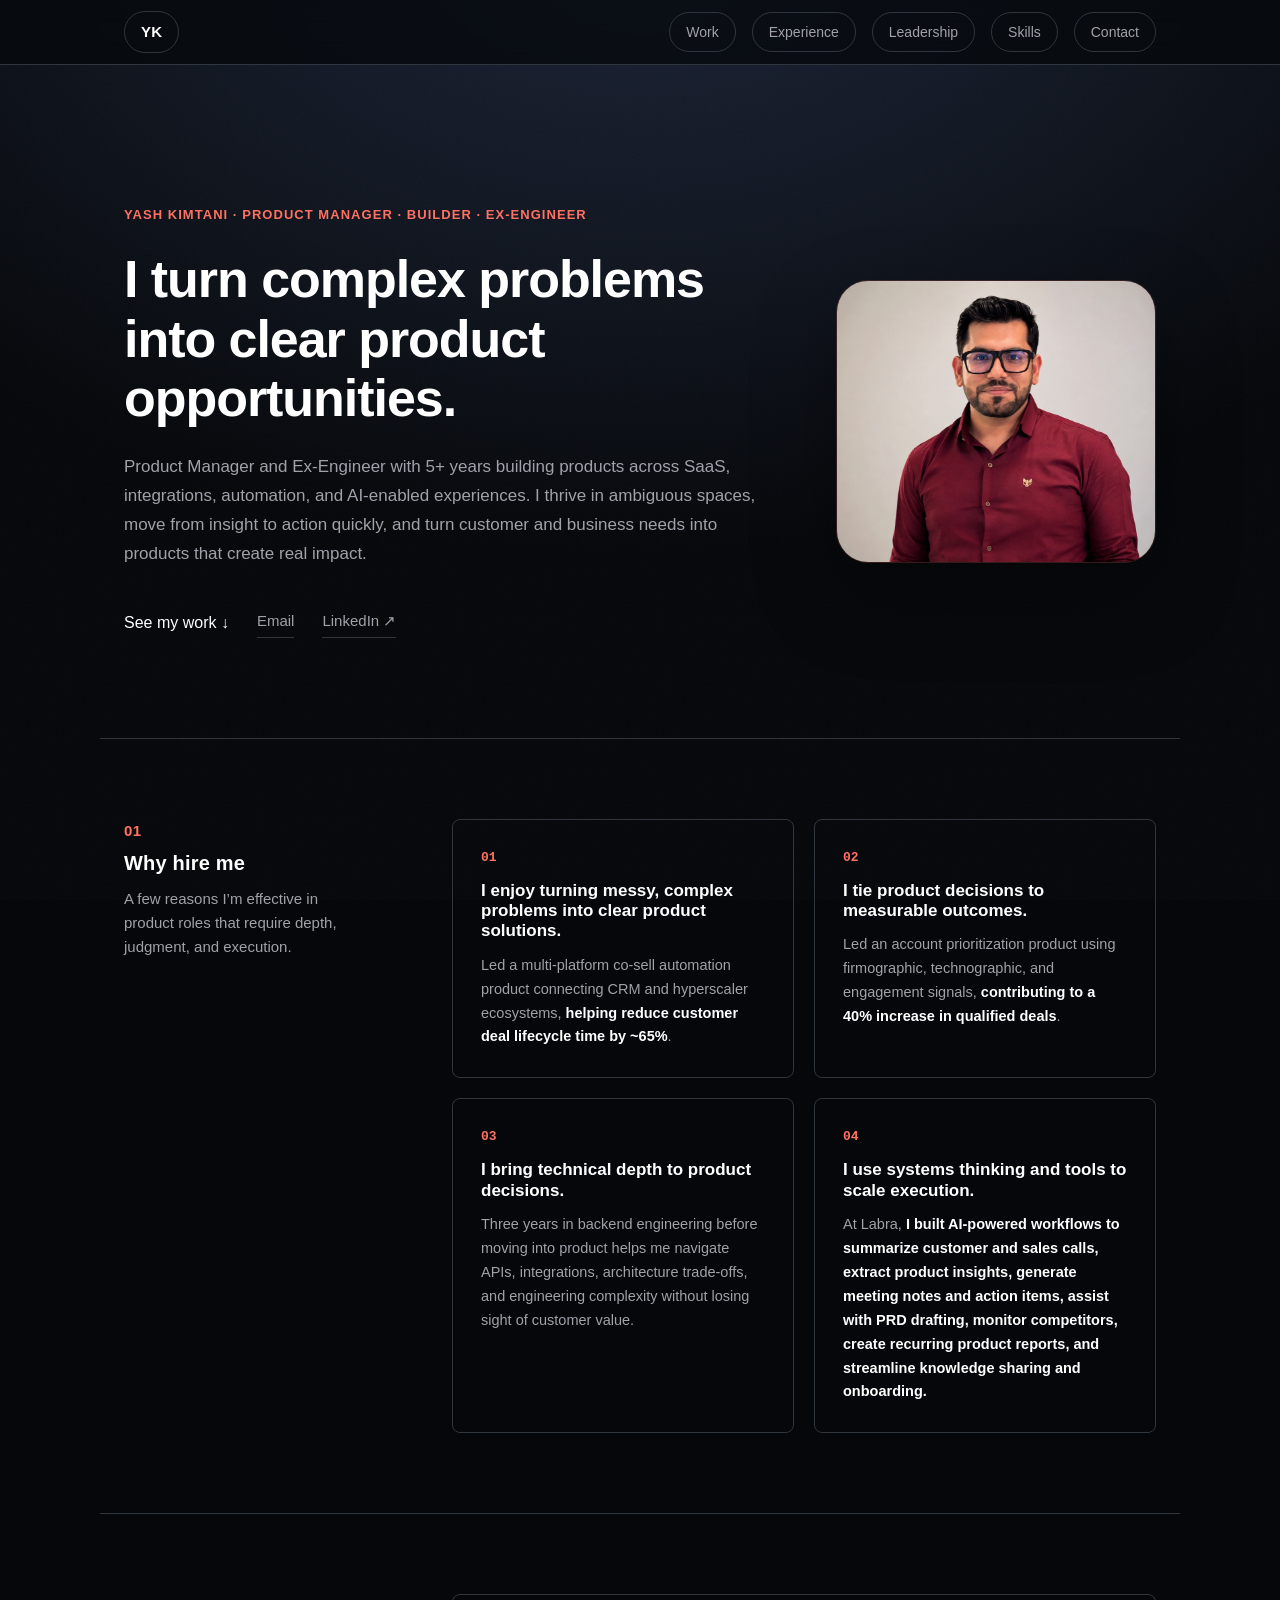
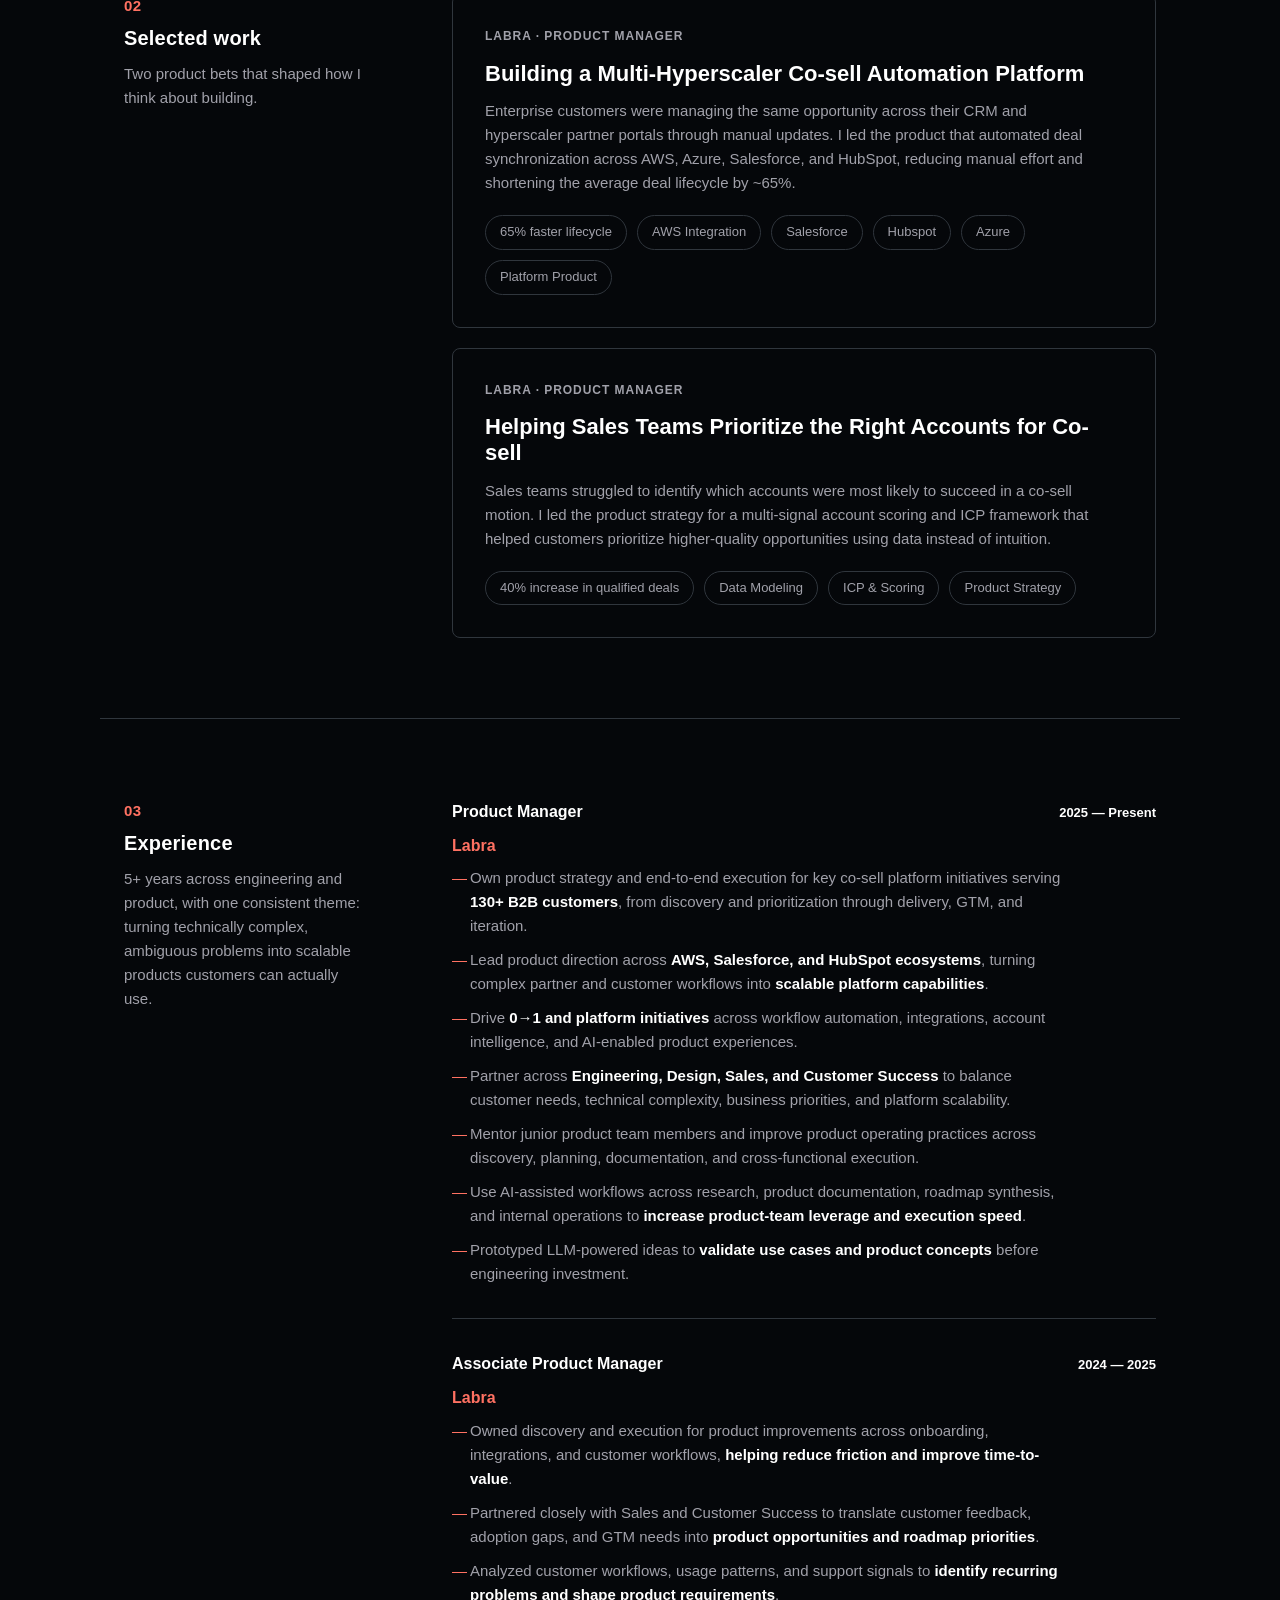
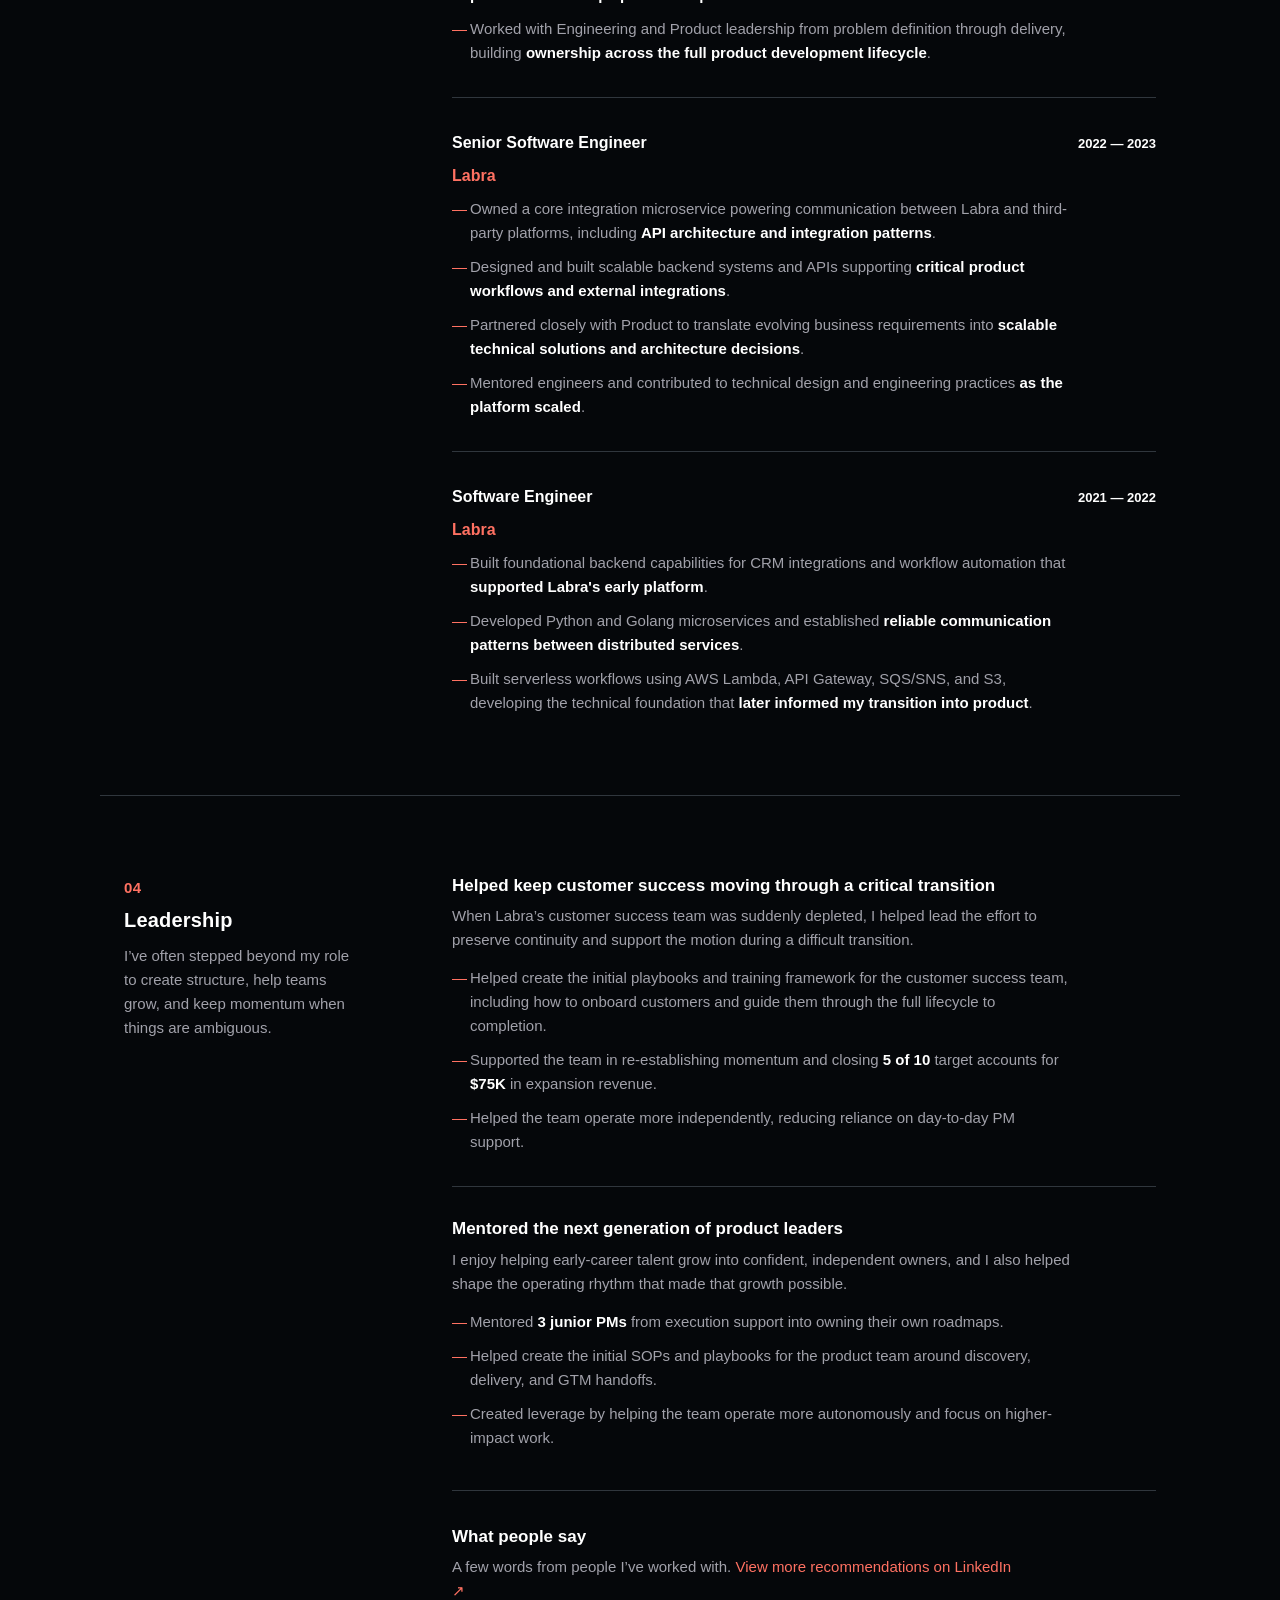
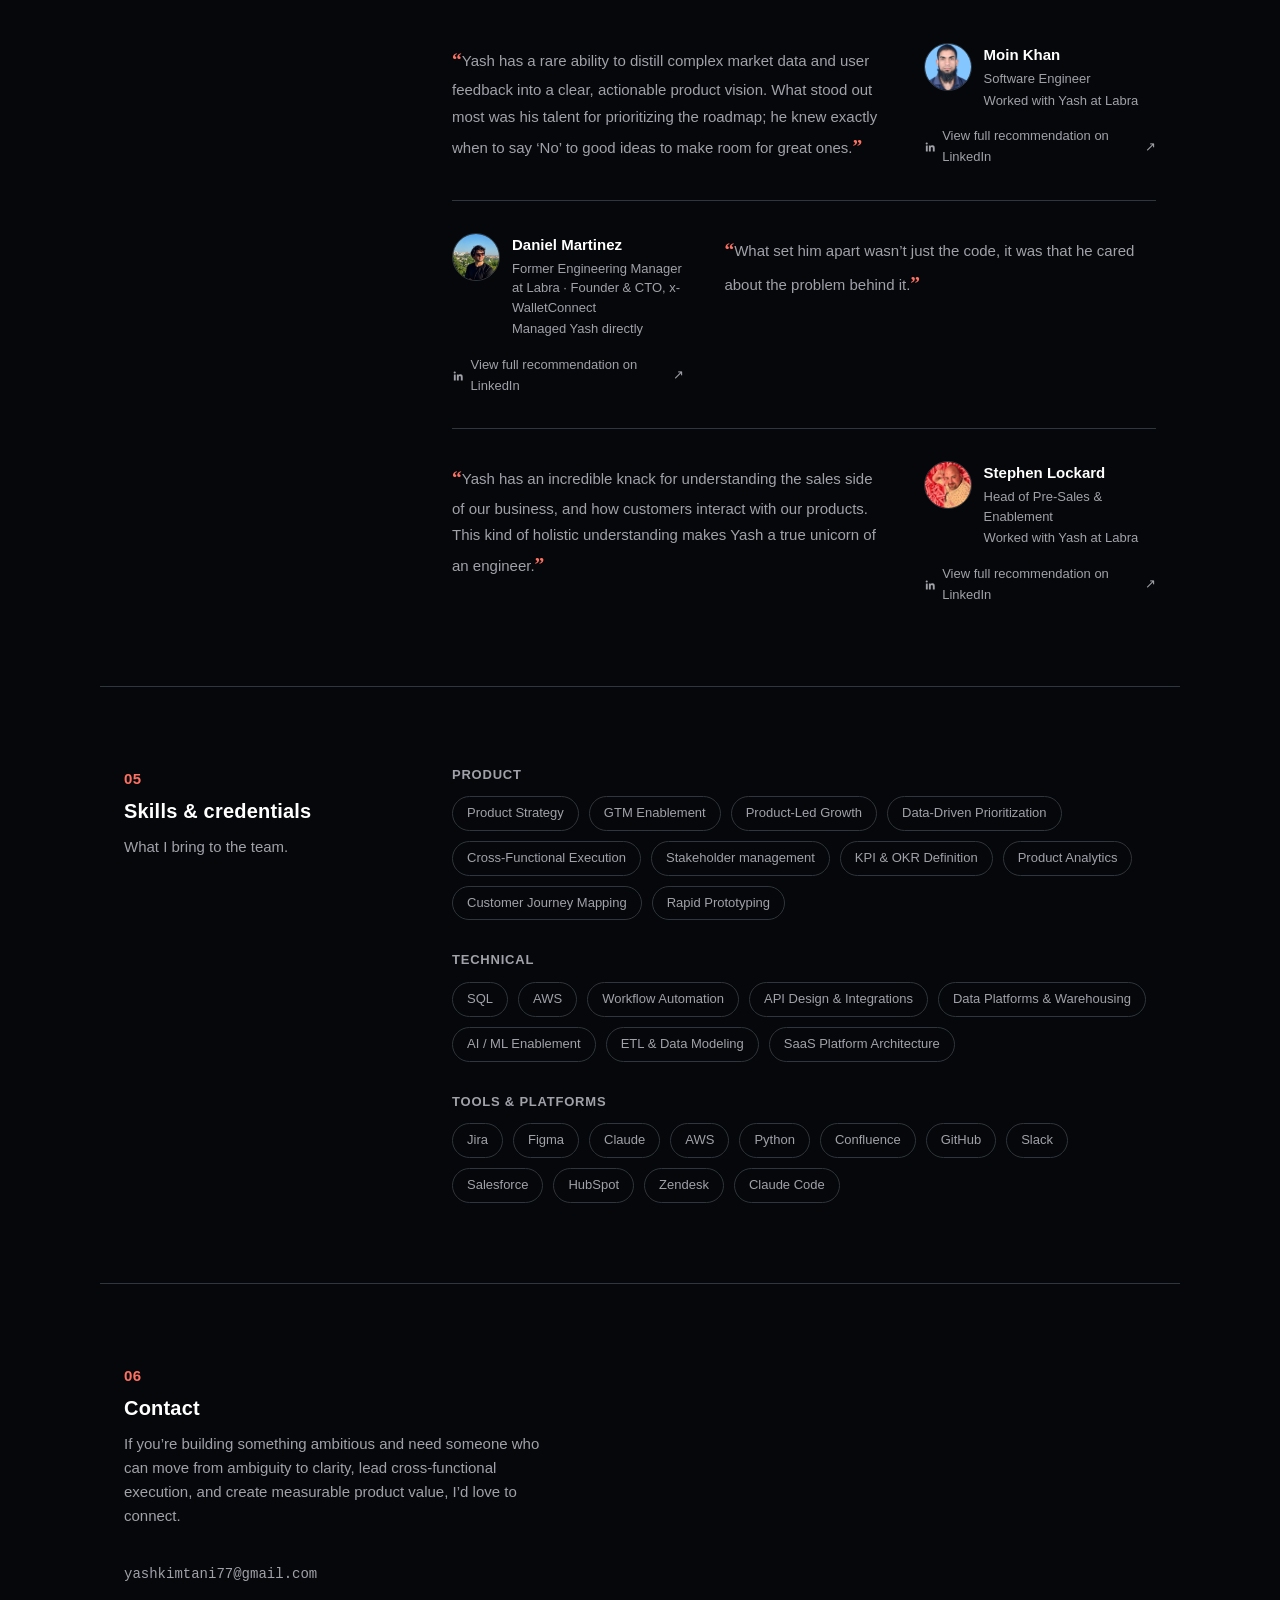
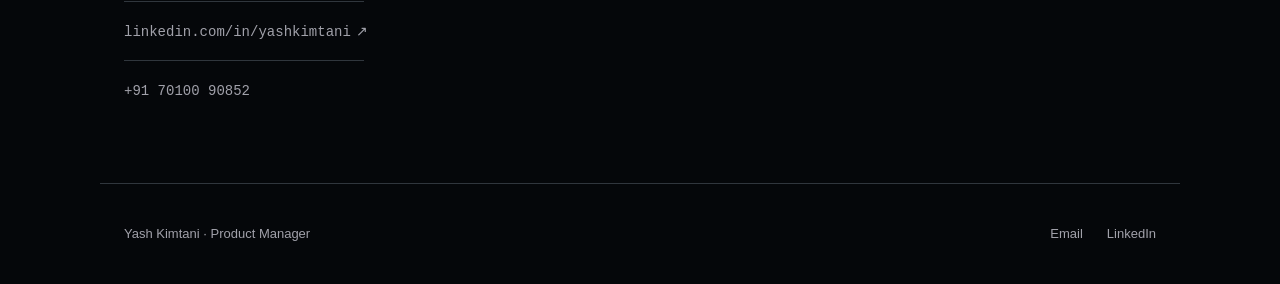
==== commit d94d14a1: "fix the issues in testimonial section" ====
--- a/index.html
+++ b/index.html
@@ -245,9 +245,7 @@
 
             <div class="testimonial-row">
               <div class="testimonial-quote-col">
-                <span class="testimonial-mark" aria-hidden="true">“</span>
-                <p class="testimonial-quote">Yash has a rare ability to distill complex market data and user feedback into a clear, actionable product vision. What stood out most was his talent for prioritizing the roadmap; he knew exactly when to say ‘No’ to good ideas to make room for great ones.</p>
-                <span class="testimonial-mark" aria-hidden="true">”</span>
+                <blockquote class="testimonial-quote"><span class="testimonial-mark" aria-hidden="true">“</span>Yash has a rare ability to distill complex market data and user feedback into a clear, actionable product vision. What stood out most was his talent for prioritizing the roadmap; he knew exactly when to say ‘No’ to good ideas to make room for great ones.<span class="testimonial-mark" aria-hidden="true">”</span></blockquote>
               </div>
               <div class="testimonial-person-col">
                 <div class="testimonial-person">
@@ -267,9 +265,7 @@
 
             <div class="testimonial-row">
               <div class="testimonial-quote-col">
-                <span class="testimonial-mark" aria-hidden="true">“</span>
-                <p class="testimonial-quote">What set him apart wasn’t just the code, it was that he cared about the problem behind it.</p>
-                <span class="testimonial-mark" aria-hidden="true">”</span>
+                <blockquote class="testimonial-quote"><span class="testimonial-mark" aria-hidden="true">“</span>What set him apart wasn’t just the code, it was that he cared about the problem behind it.<span class="testimonial-mark" aria-hidden="true">”</span></blockquote>
               </div>
               <div class="testimonial-person-col">
                 <div class="testimonial-person">
@@ -289,9 +285,7 @@
 
             <div class="testimonial-row">
               <div class="testimonial-quote-col">
-                <span class="testimonial-mark" aria-hidden="true">“</span>
-                <p class="testimonial-quote">Yash has an incredible knack for understanding the sales side of our business, and how customers interact with our products. This kind of holistic understanding makes Yash a true unicorn of an engineer.</p>
-                <span class="testimonial-mark" aria-hidden="true">”</span>
+                <blockquote class="testimonial-quote"><span class="testimonial-mark" aria-hidden="true">“</span>Yash has an incredible knack for understanding the sales side of our business, and how customers interact with our products. This kind of holistic understanding makes Yash a true unicorn of an engineer.<span class="testimonial-mark" aria-hidden="true">”</span></blockquote>
               </div>
               <div class="testimonial-person-col">
                 <div class="testimonial-person">
--- a/styles.css
+++ b/styles.css
@@ -824,6 +824,7 @@
 .testimonial-row {
   display: grid;
   grid-template-columns: 65fr 35fr;
+  align-items: start;
   gap: 40px;
   padding: 32px 0;
   border-bottom: 1px solid #30363d;
@@ -838,14 +839,33 @@
   border-bottom: none;
 }
 
+.testimonial-quote-col {
+  grid-column: 1;
+  grid-row: 1;
+}
+
+.testimonial-person-col {
+  grid-column: 2;
+  grid-row: 1;
+}
+
+.testimonial-row:nth-child(even) {
+  grid-template-columns: 35fr 65fr;
+}
+
+.testimonial-row:nth-child(even) .testimonial-quote-col {
+  grid-column: 2;
+}
+
+.testimonial-row:nth-child(even) .testimonial-person-col {
+  grid-column: 1;
+}
+
 .testimonial-mark {
-  display: block;
   font-family: Georgia, "Times New Roman", serif;
-  font-size: 22px;
-  line-height: 1;
-  color: #FF7162;
-  opacity: 0.6;
-  margin-bottom: 8px;
+  font-size: 1.3em;
+  font-weight: 700;
+  color: #FF7162;
 }
 
 .testimonial-quote {
@@ -919,10 +939,15 @@
     grid-template-columns: 60fr 40fr;
     gap: 28px;
   }
+
+  .testimonial-row:nth-child(even) {
+    grid-template-columns: 40fr 60fr;
+  }
 }
 
 @media (max-width: 760px) {
-  .testimonial-row {
+  .testimonial-row,
+  .testimonial-row:nth-child(even) {
     grid-template-columns: 1fr;
     gap: 20px;
     padding: 28px 0;
@@ -930,6 +955,14 @@
 
   .testimonial-row:first-child {
     padding-top: 20px;
+  }
+
+  .testimonial-quote-col,
+  .testimonial-person-col,
+  .testimonial-row:nth-child(even) .testimonial-quote-col,
+  .testimonial-row:nth-child(even) .testimonial-person-col {
+    grid-column: 1;
+    grid-row: auto;
   }
 }
 
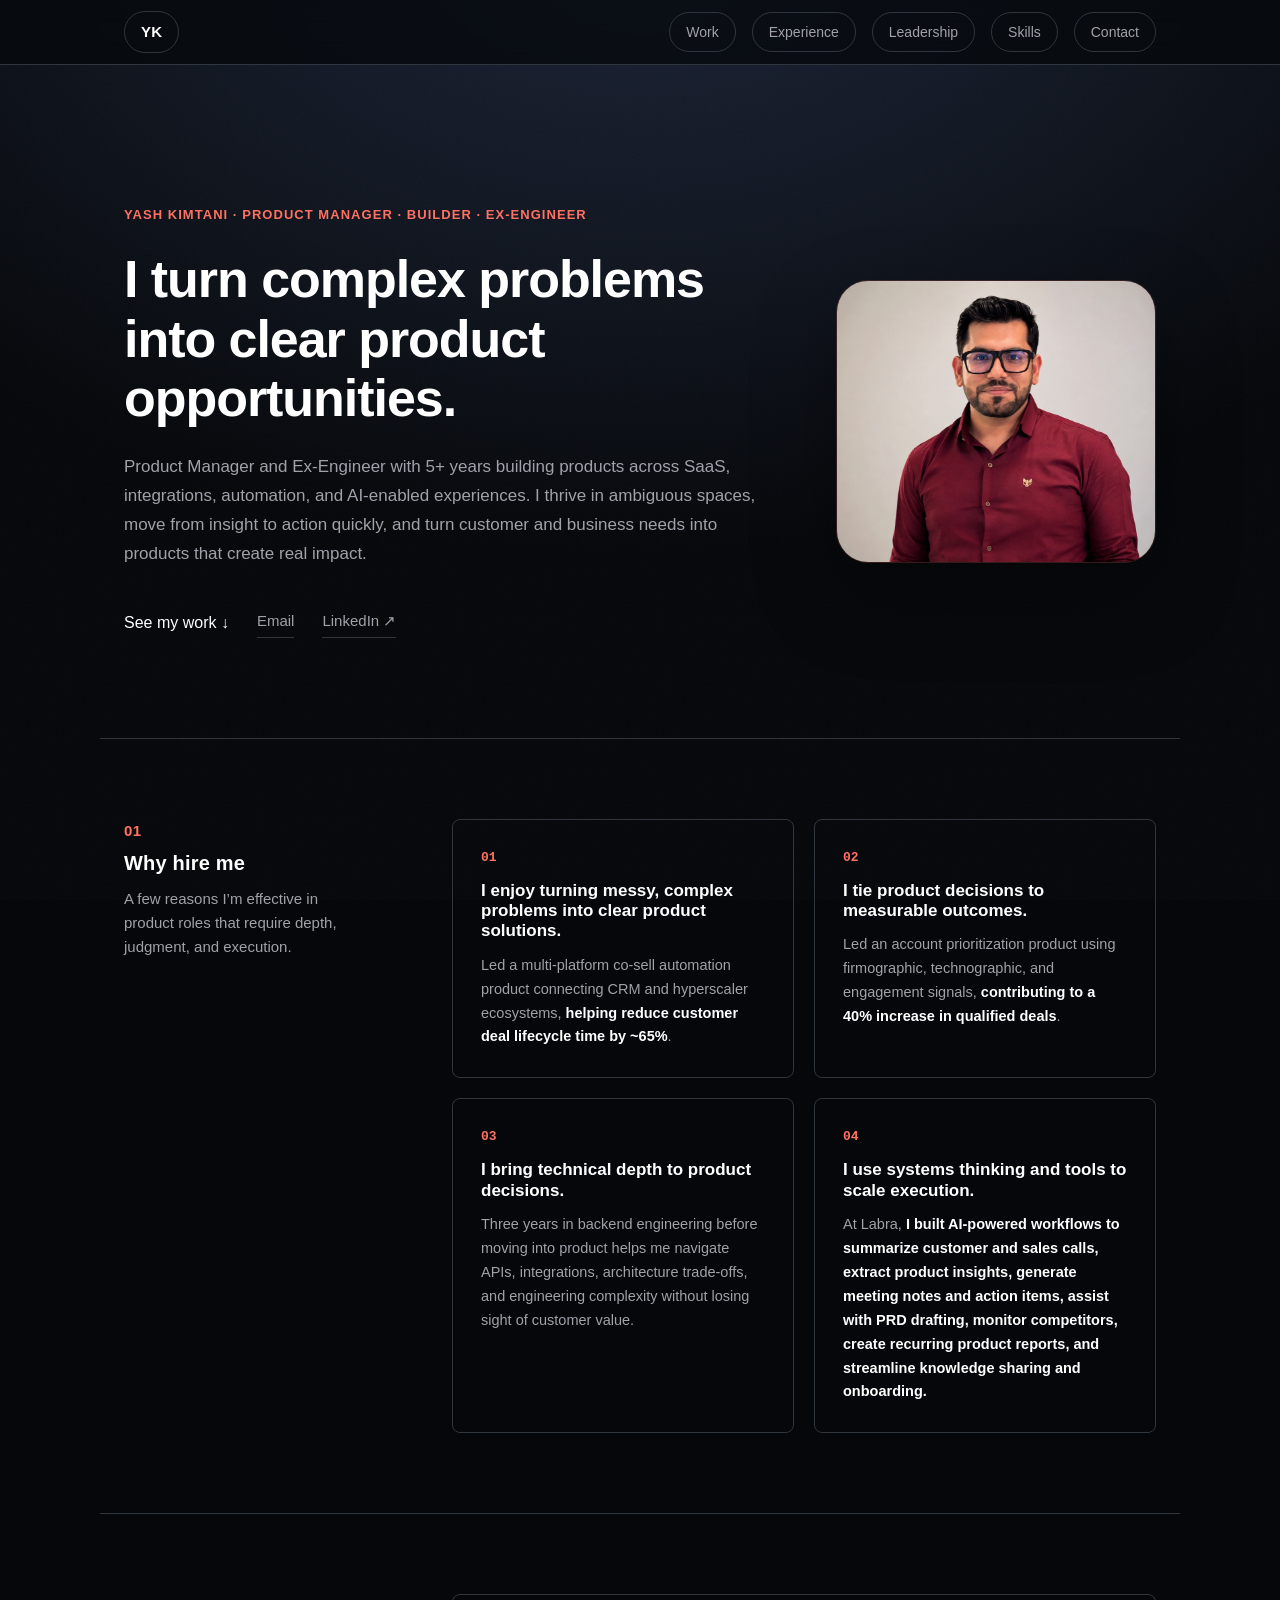
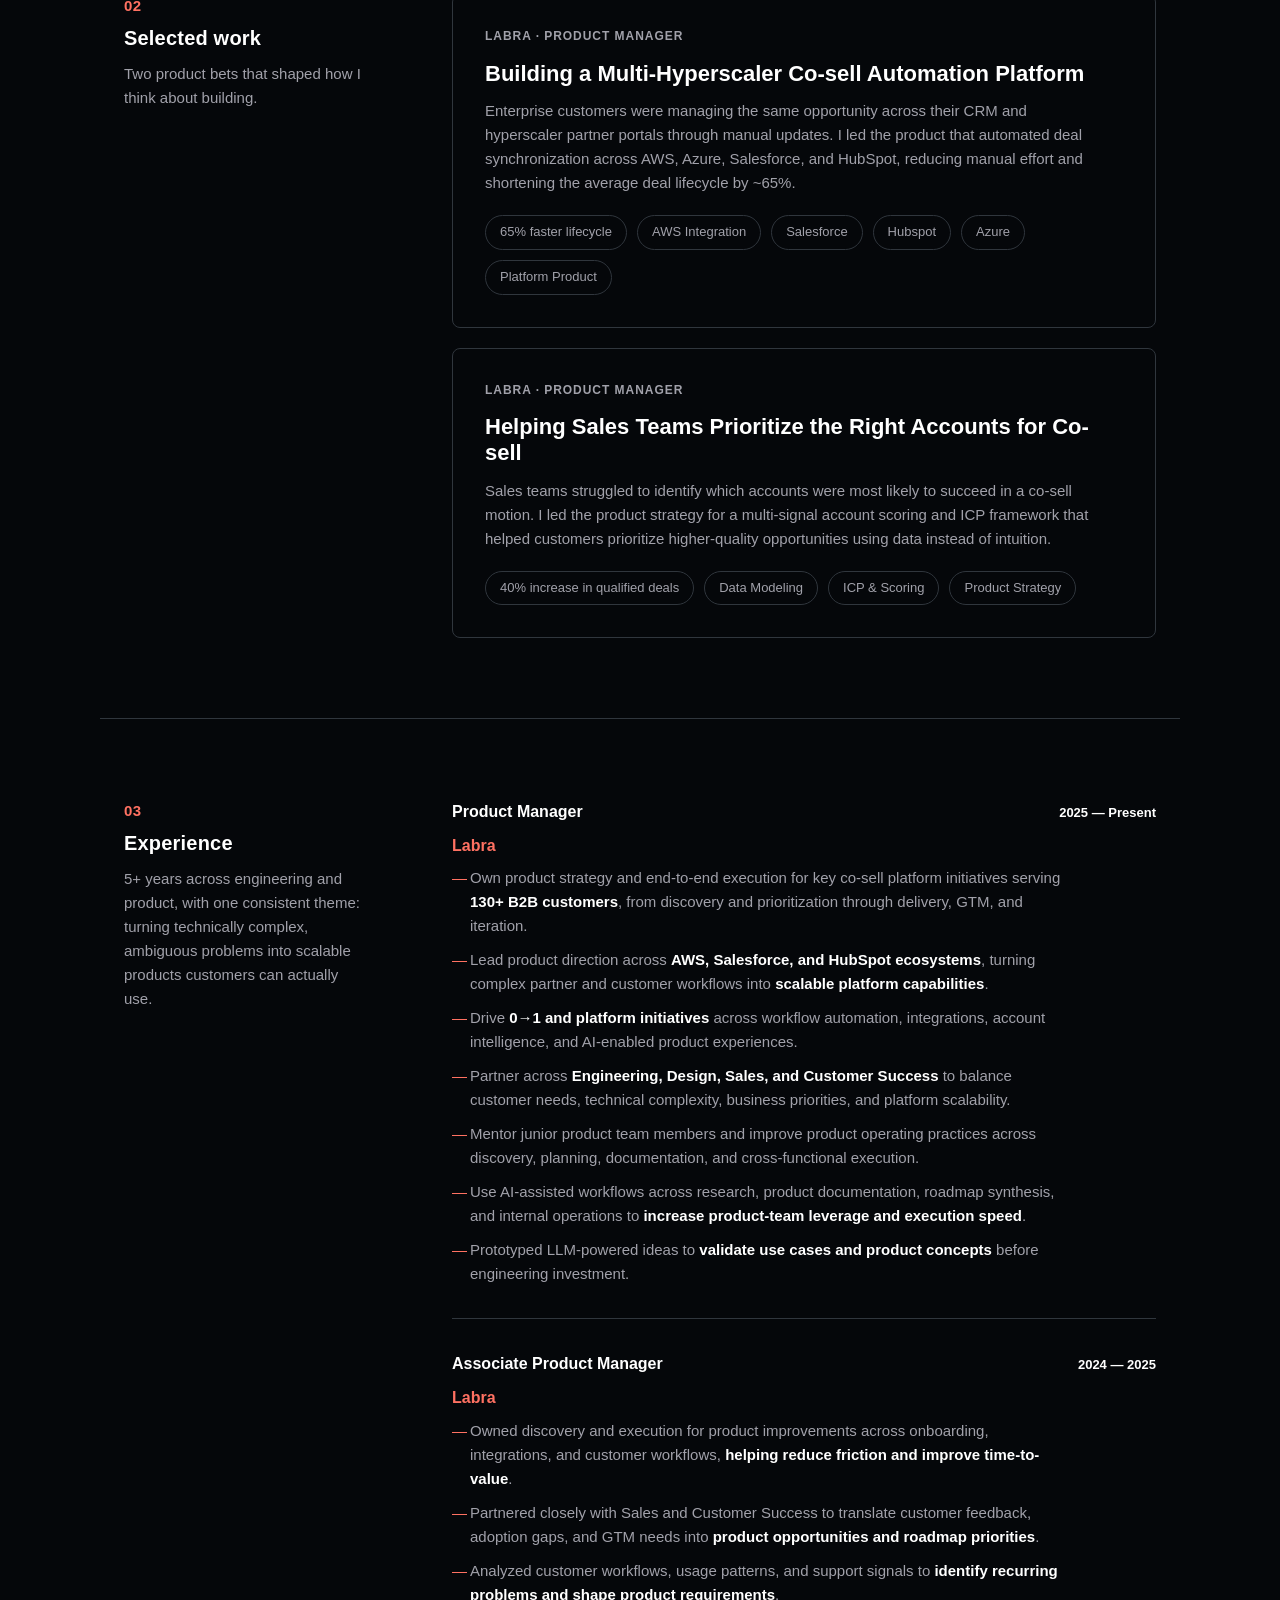
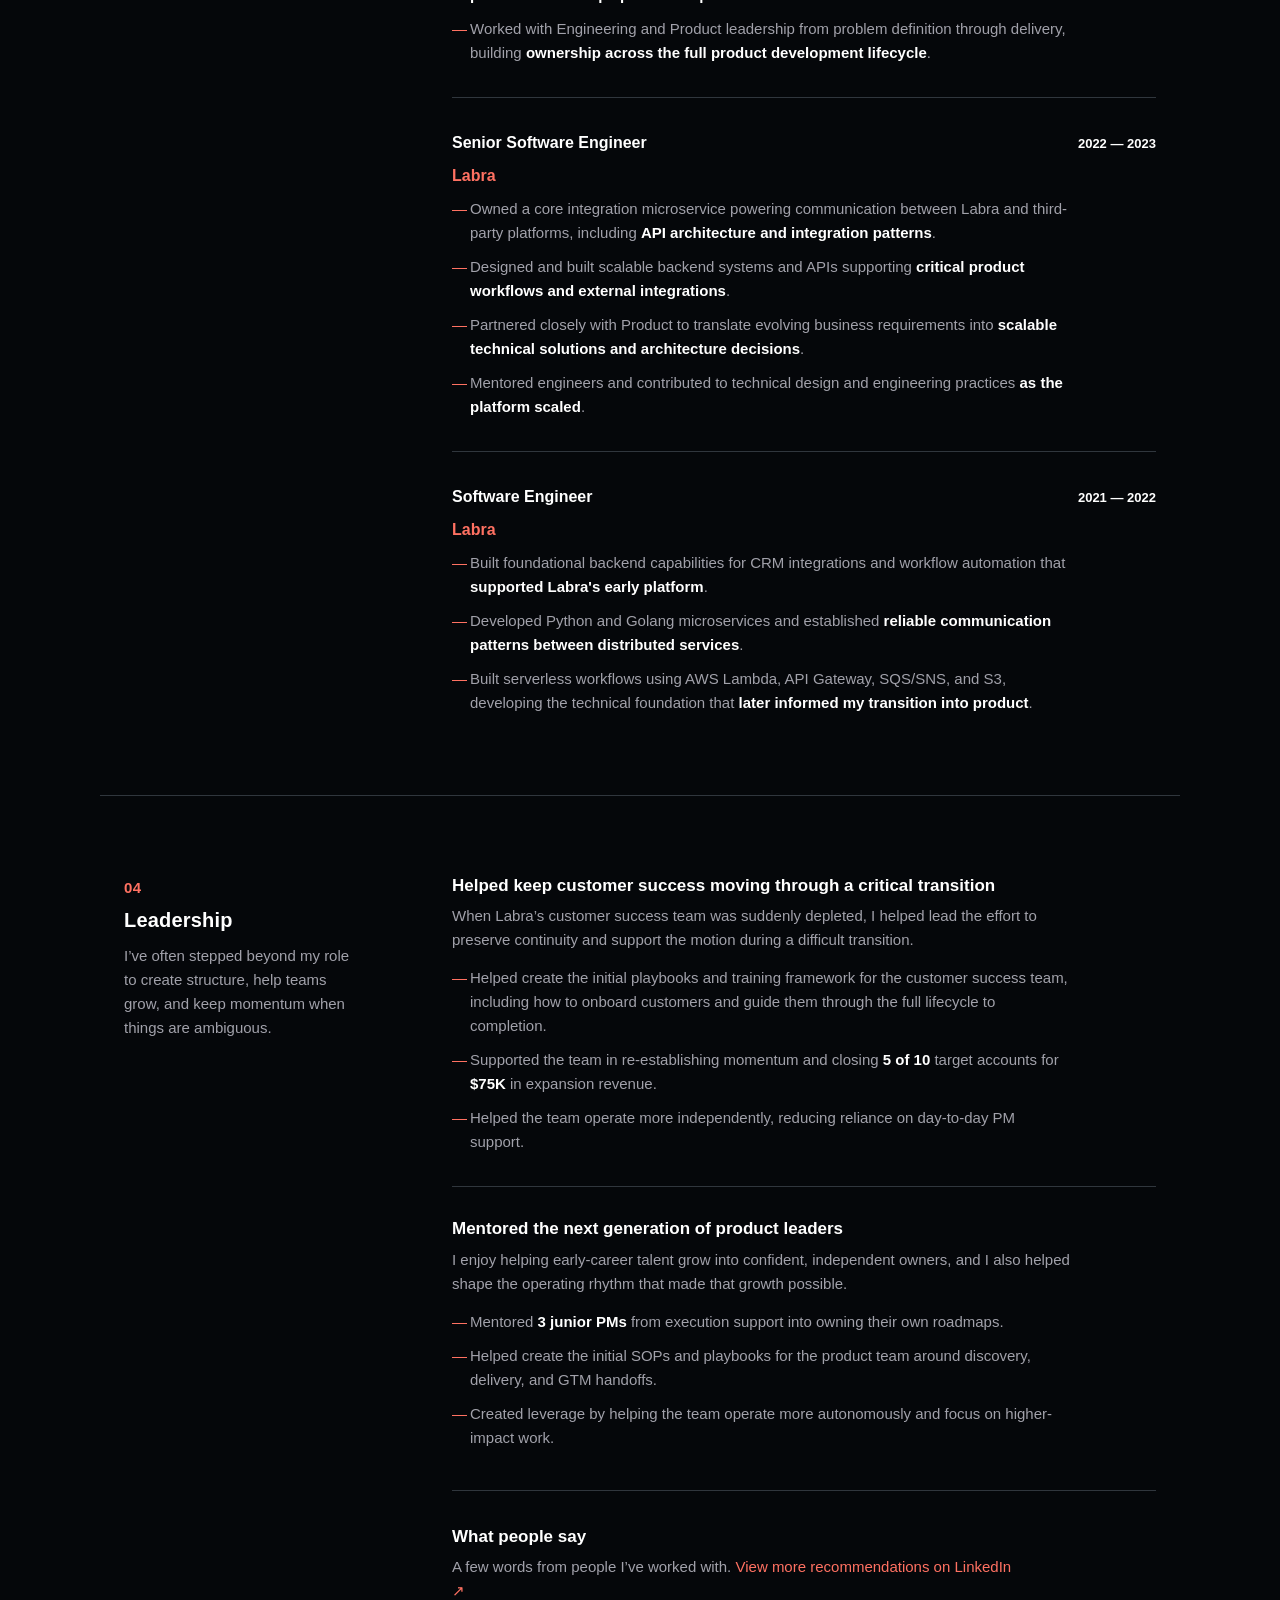
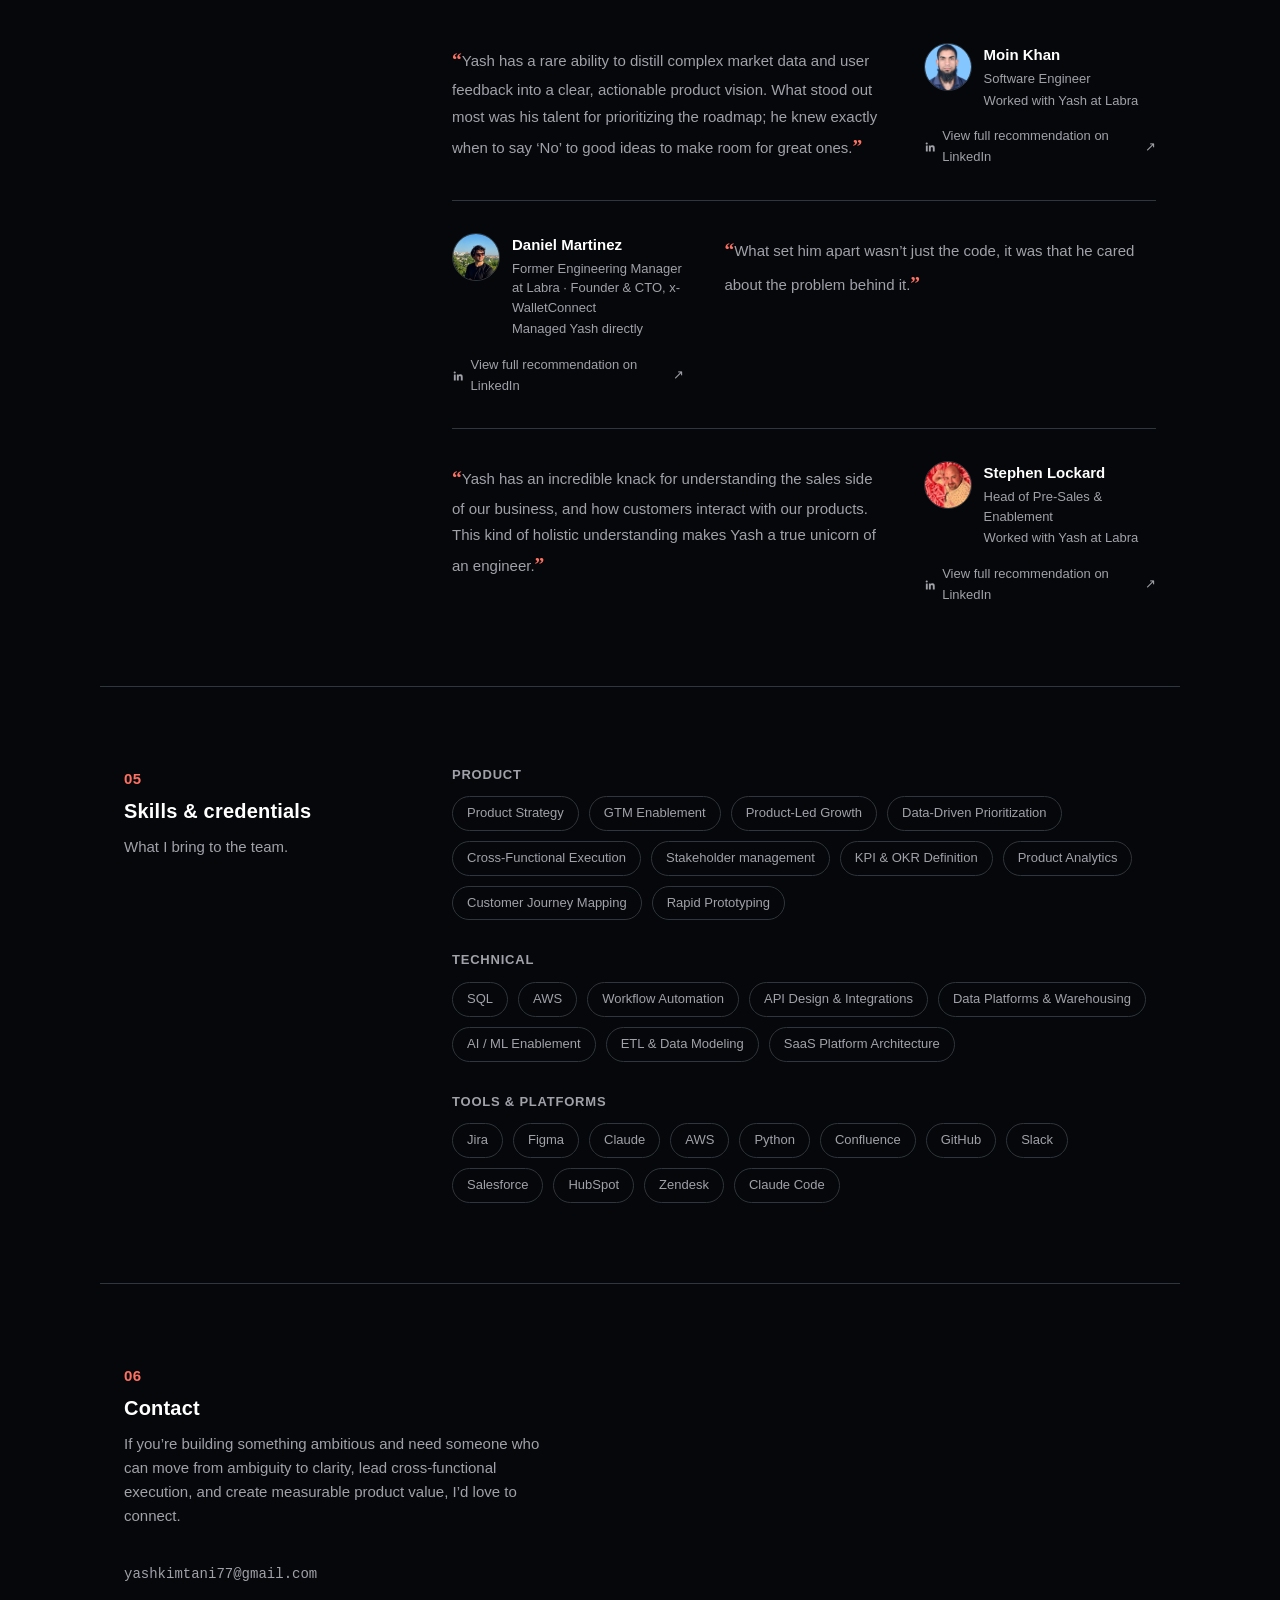
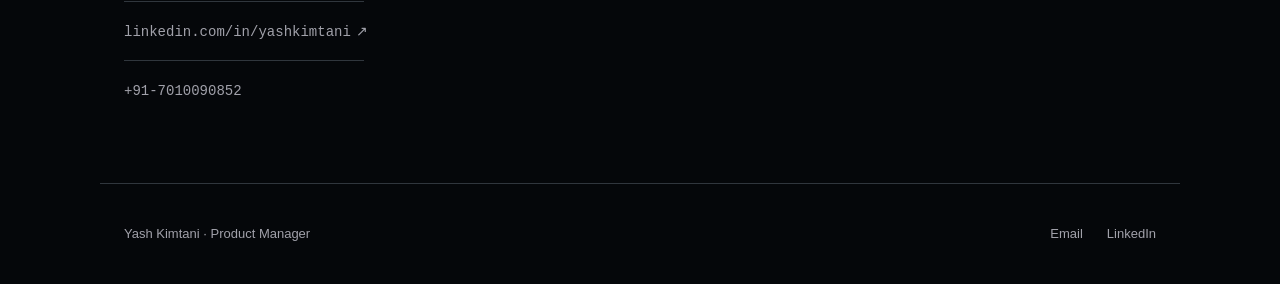
==== commit 9aeceaef: "fix phone format" ====
--- a/index.html
+++ b/index.html
@@ -37,7 +37,7 @@
         <div class="hero-links">
           <a href="#work" class="hero-cta">See my work <span aria-hidden="true">↓</span></a>
           <a href="mailto:yashkimtani77@gmail.com" class="hero-link">Email</a>
-          <a href="https://linkedin.com/in/yashkimtani" class="hero-link" target="_blank" rel="noopener">LinkedIn <span aria-hidden="true">↗</span></a>
+          <a href="https://linkedin.com/in/yashkimtani77" class="hero-link" target="_blank" rel="noopener">LinkedIn <span aria-hidden="true">↗</span></a>
         </div>
       </div>
       <div class="hero-photo">
@@ -379,9 +379,9 @@
       <p class="section-subtitle">If you’re building something ambitious and need someone who can move from ambiguity to clarity, lead cross-functional execution, and create measurable product value, I’d love to connect.</p>
       <a href="mailto:yashkimtani77@gmail.com" class="contact-email">yashkimtani77@gmail.com</a>
       <div class="contact-divider"></div>
-      <a href="https://linkedin.com/in/yashkimtani" class="contact-linkedin" target="_blank" rel="noopener">linkedin.com/in/yashkimtani <span aria-hidden="true">↗</span></a>
+      <a href="https://linkedin.com/in/yashkimtani77" class="contact-linkedin" target="_blank" rel="noopener">linkedin.com/in/yashkimtani <span aria-hidden="true">↗</span></a>
       <div class="contact-divider"></div>
-      <a href="tel:+917010090852" class="contact-linkedin">+91 70100 90852</a>
+      <a href="tel:+917010090852" class="contact-linkedin">+91-7010090852</a>
     </div>
   </section>
 
@@ -391,7 +391,7 @@
   <p class="footer-name">Yash Kimtani · Product Manager</p>
   <div class="footer-links">
     <a href="mailto:yashkimtani77@gmail.com">Email</a>
-    <a href="https://linkedin.com/in/yashkimtani" target="_blank" rel="noopener">LinkedIn</a>
+    <a href="https://linkedin.com/in/yashkimtani77" target="_blank" rel="noopener">LinkedIn</a>
   </div>
 </footer>
 
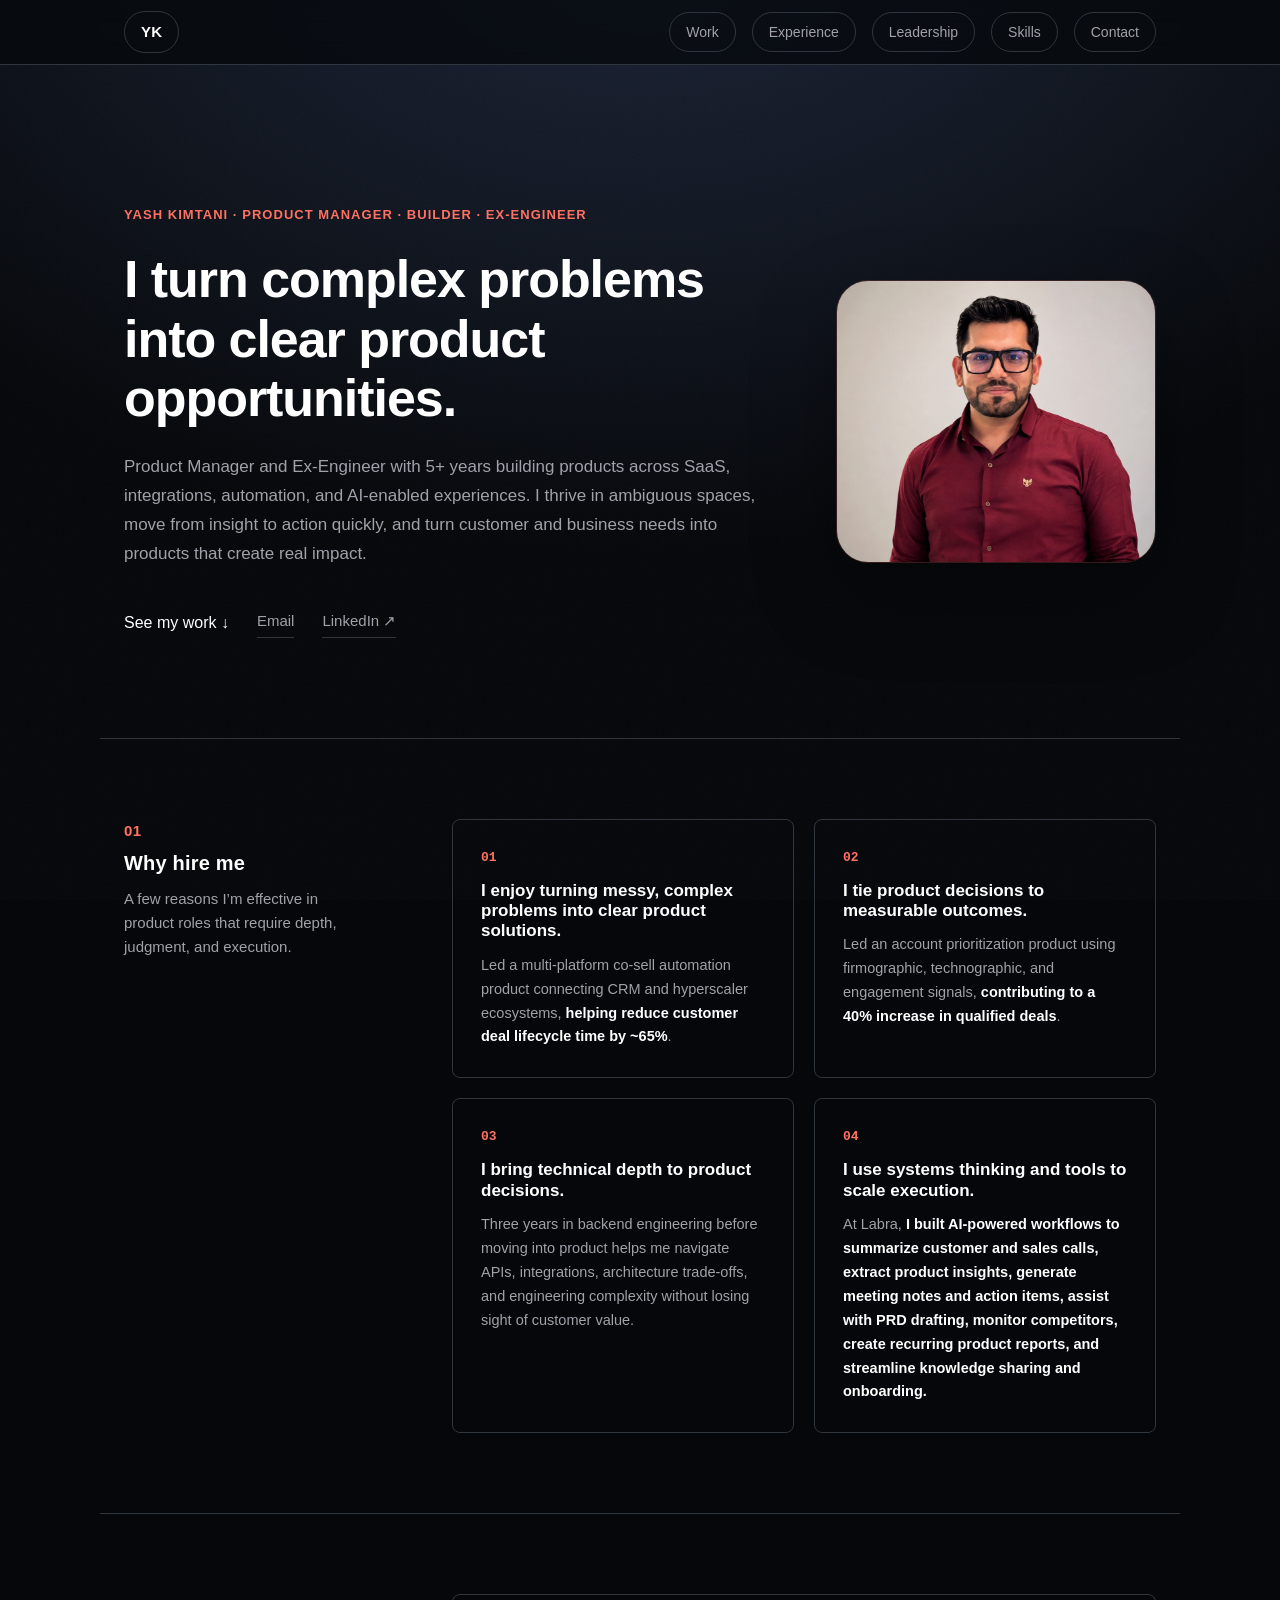
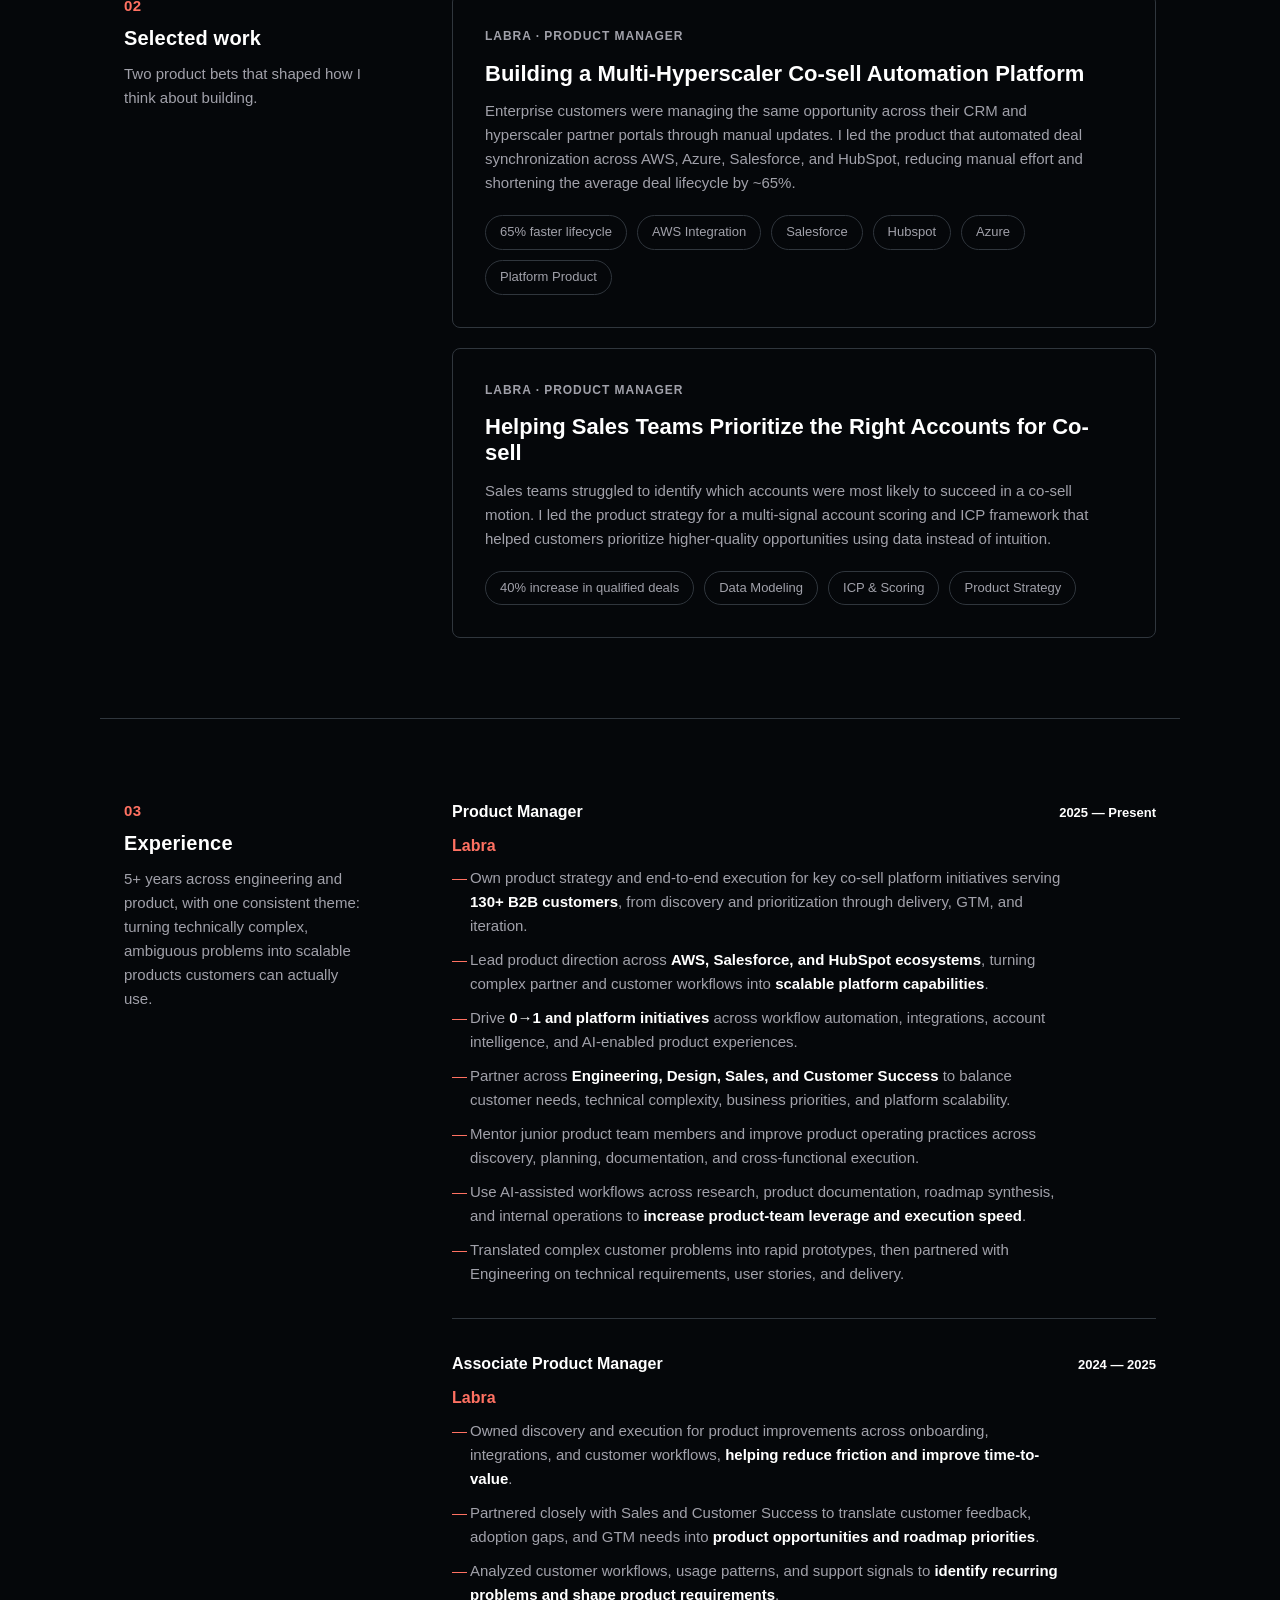
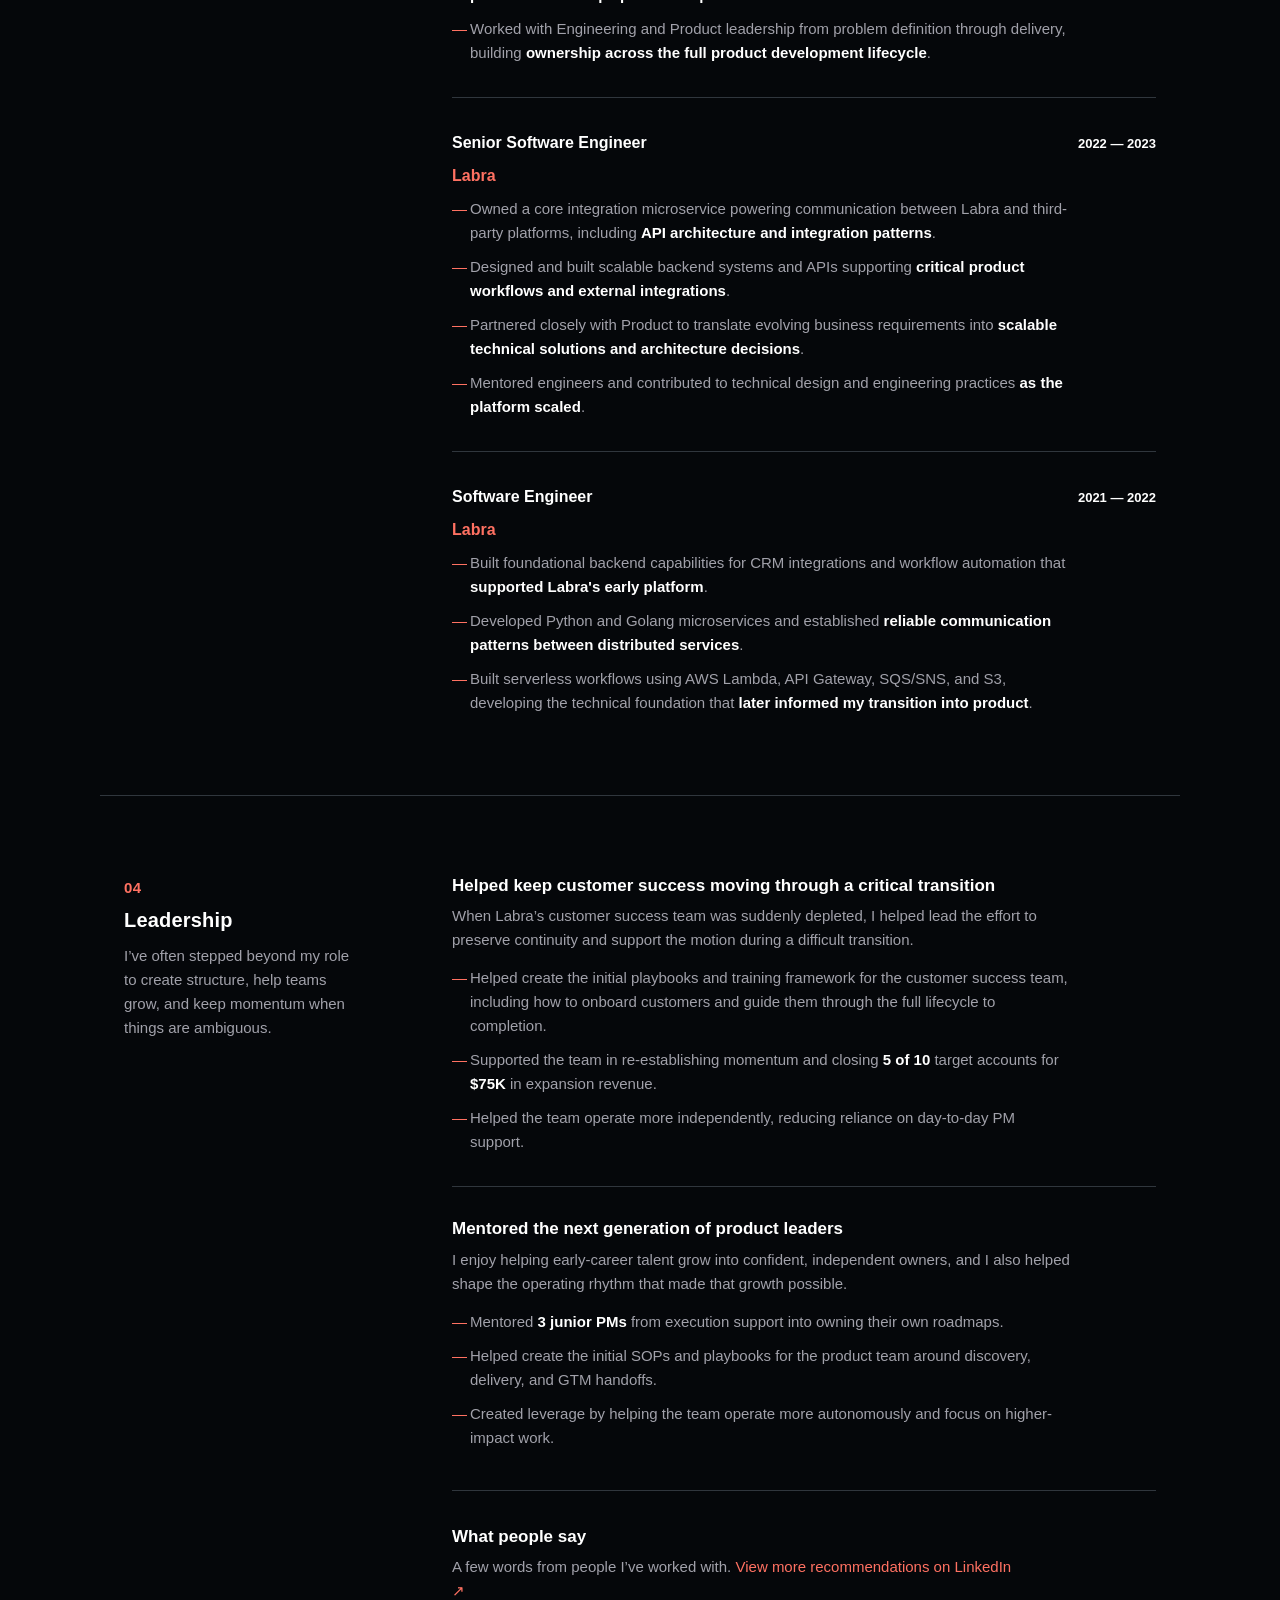
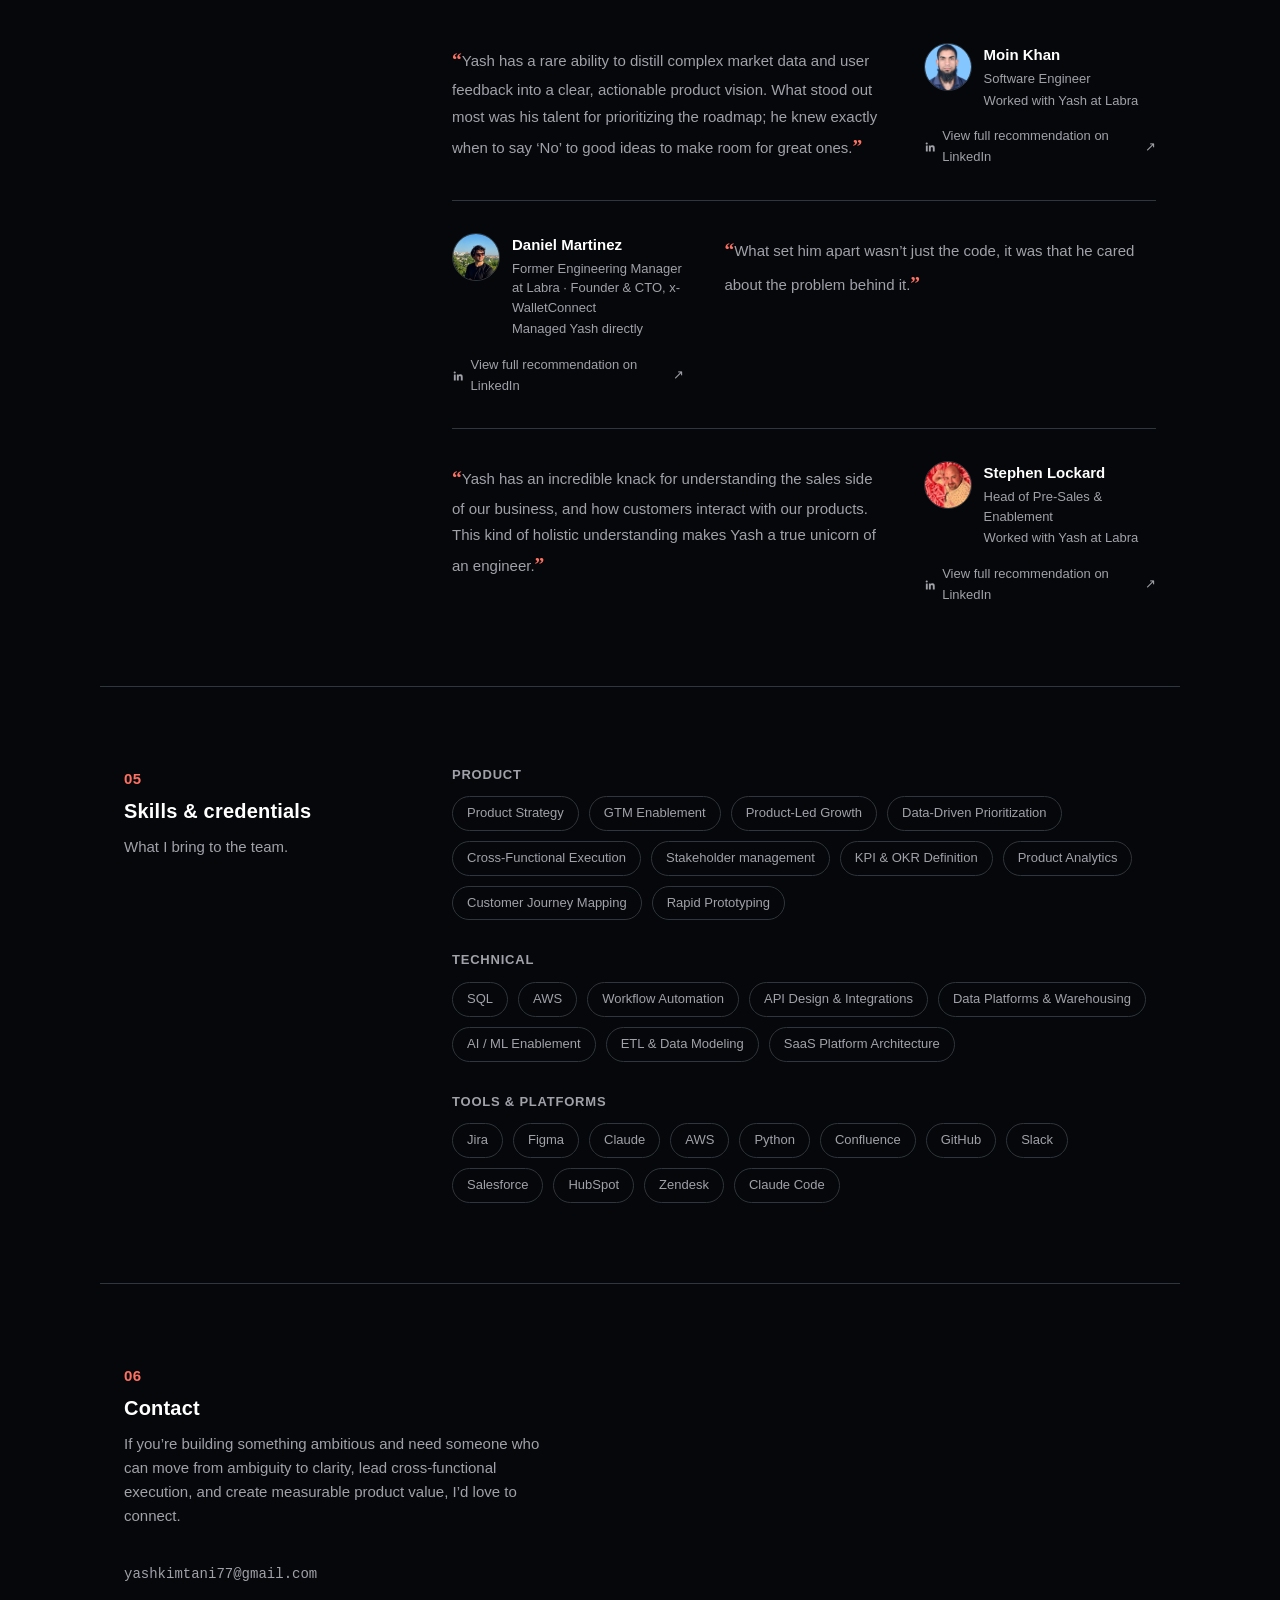
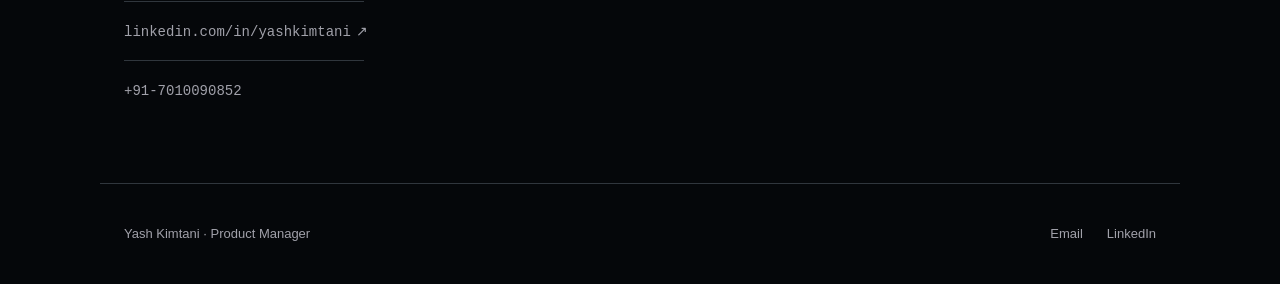
==== commit fe892bdb: "fix footer" ====
--- a/index.html
+++ b/index.html
@@ -152,7 +152,7 @@
               <li>Partner across <strong>Engineering, Design, Sales, and Customer Success</strong> to balance customer needs, technical complexity, business priorities, and platform scalability.</li>
               <li>Mentor junior product team members and improve product operating practices across discovery, planning, documentation, and cross-functional execution.</li>
               <li>Use AI-assisted workflows across research, product documentation, roadmap synthesis, and internal operations to <strong>increase product-team leverage and execution speed</strong>.</li>
-              <li>Prototyped LLM-powered ideas to <strong>validate use cases and product concepts</strong> before engineering investment.</li>
+              <li>Translated complex customer problems into rapid prototypes, then partnered with Engineering on technical requirements, user stories, and delivery.</li>
           </ul>
         </div>
 
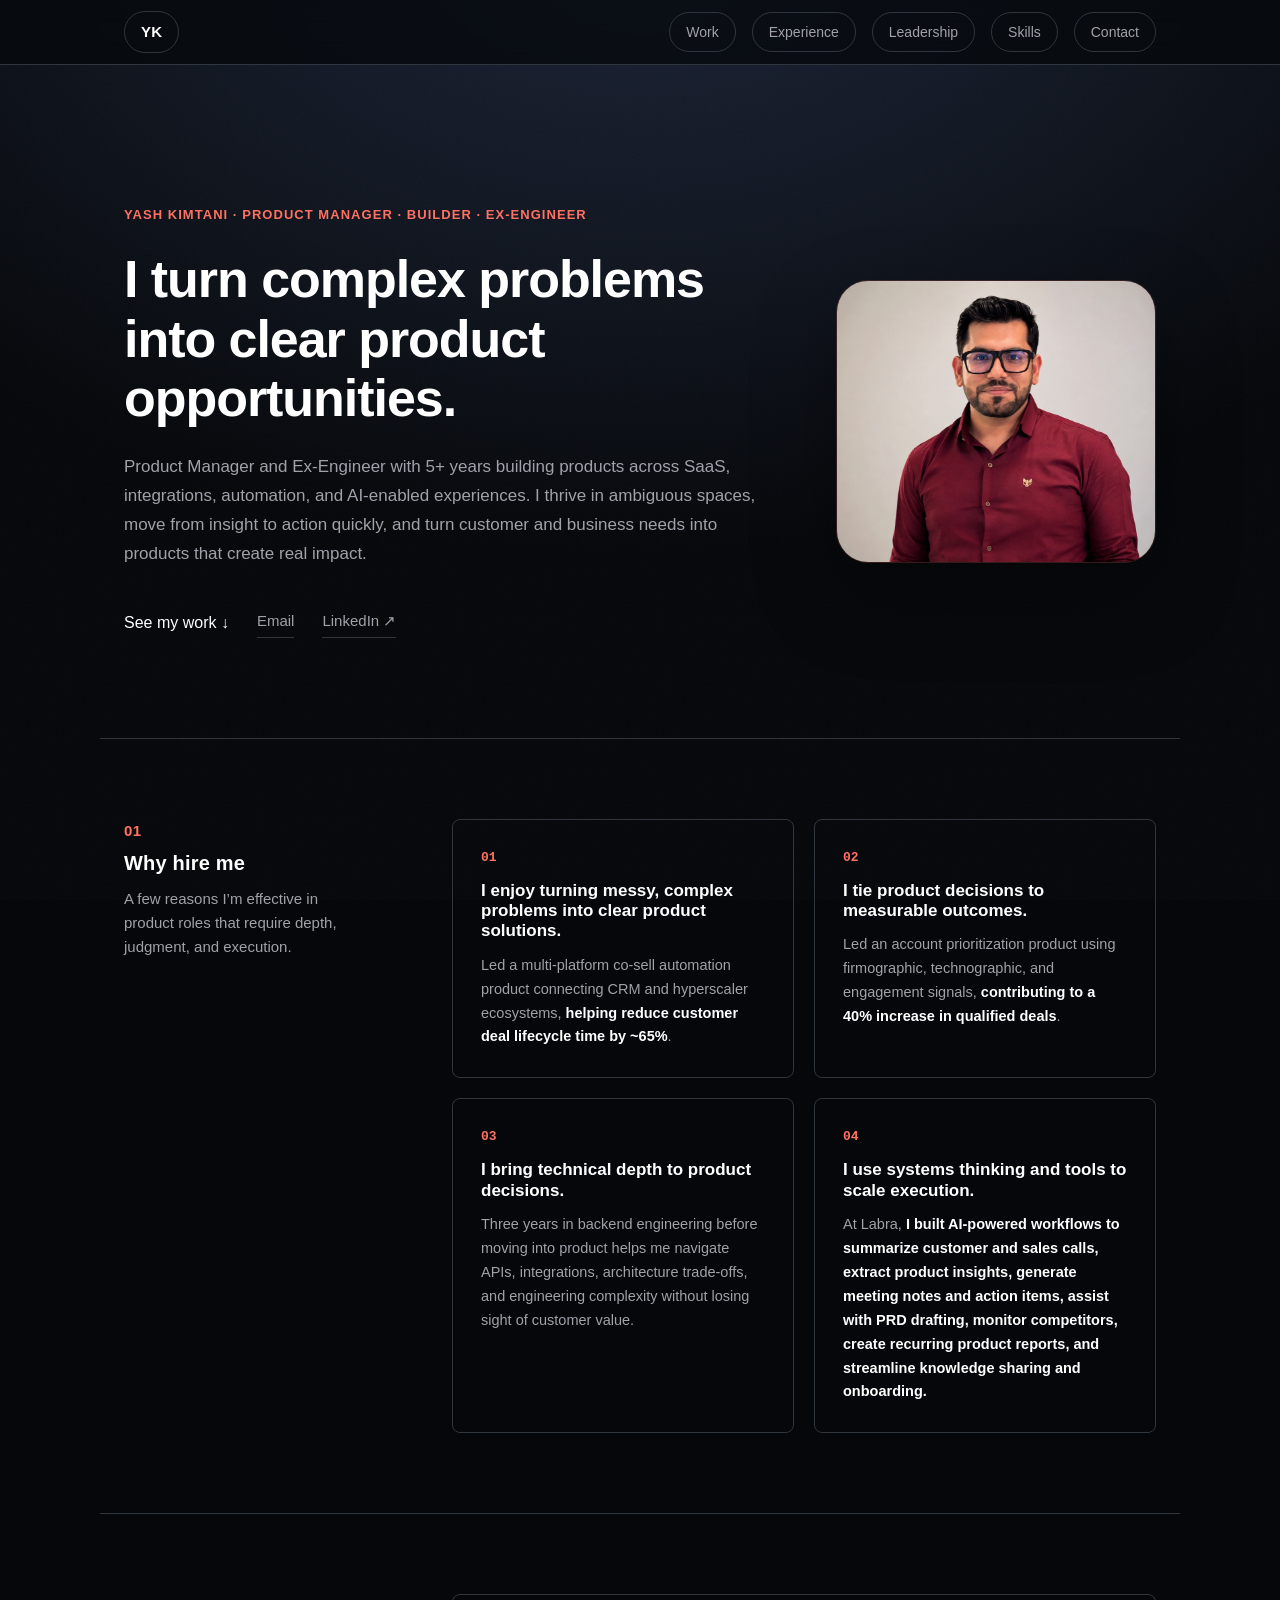
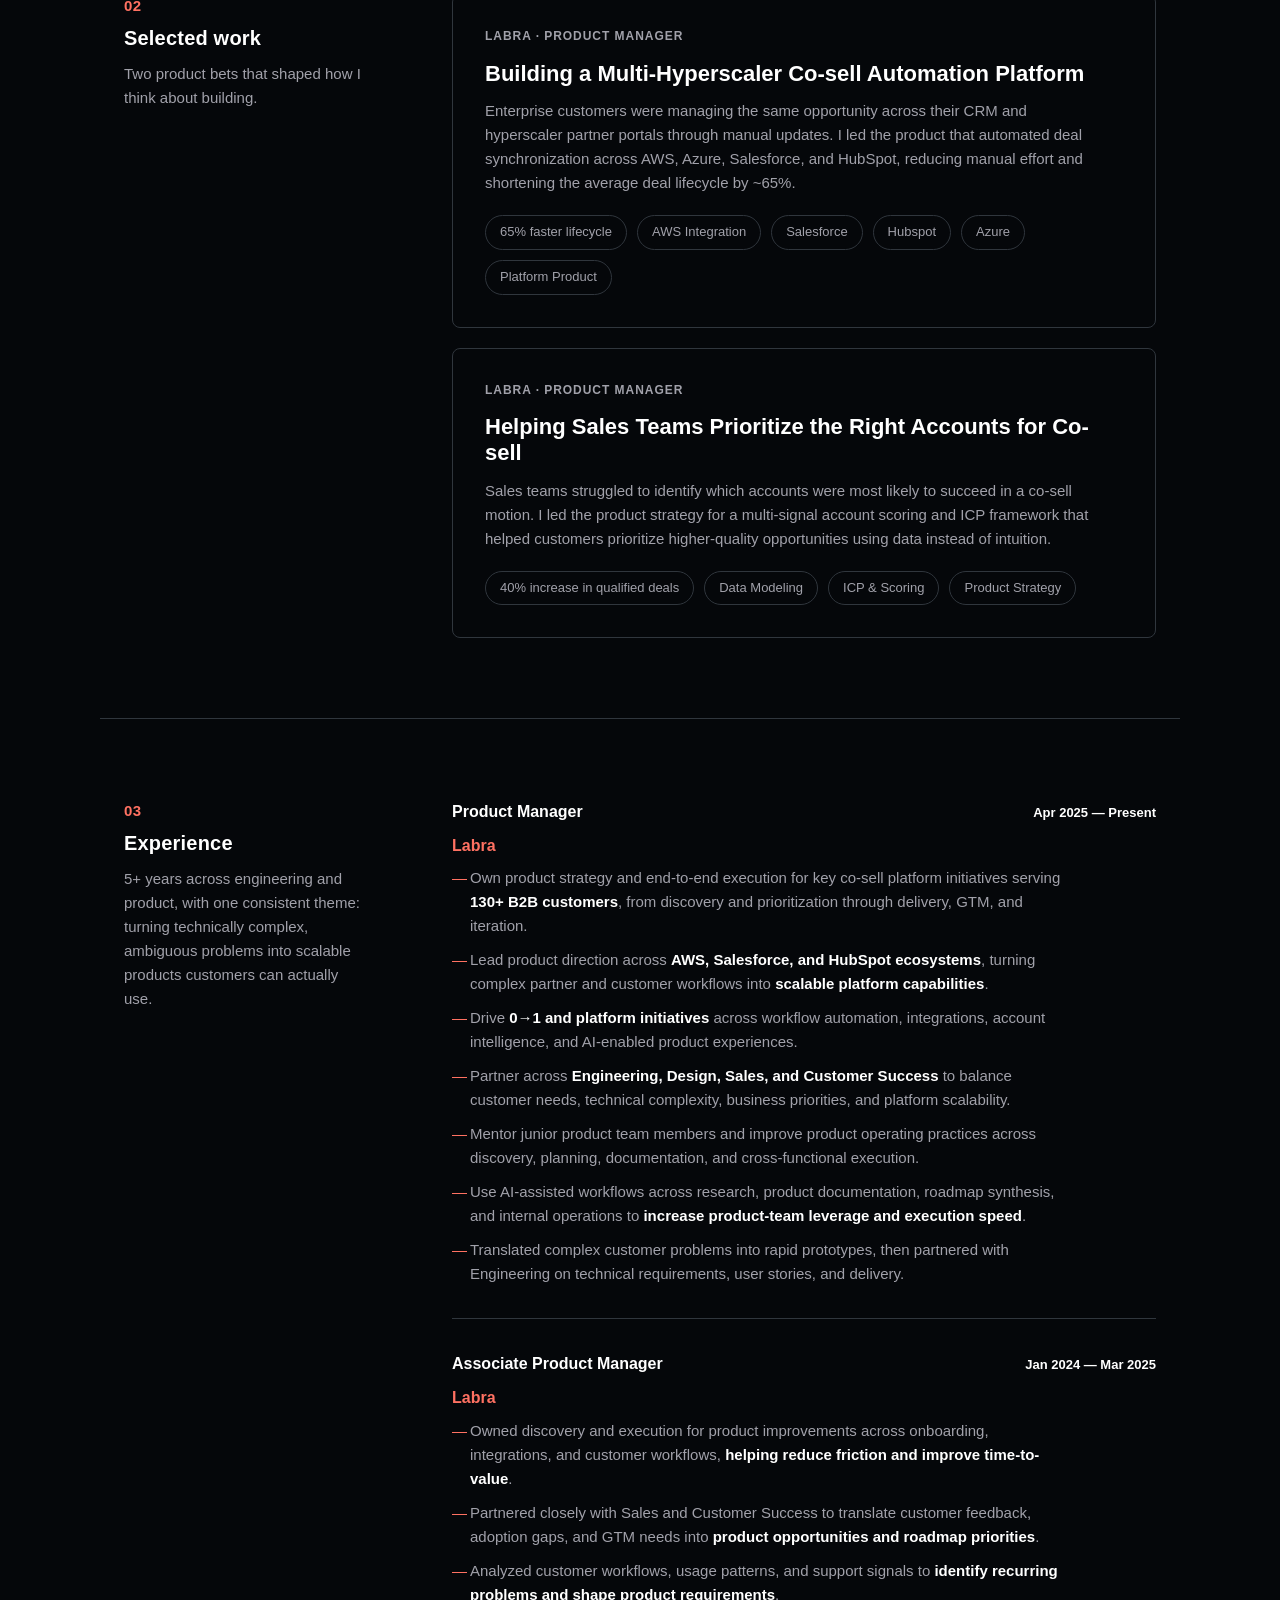
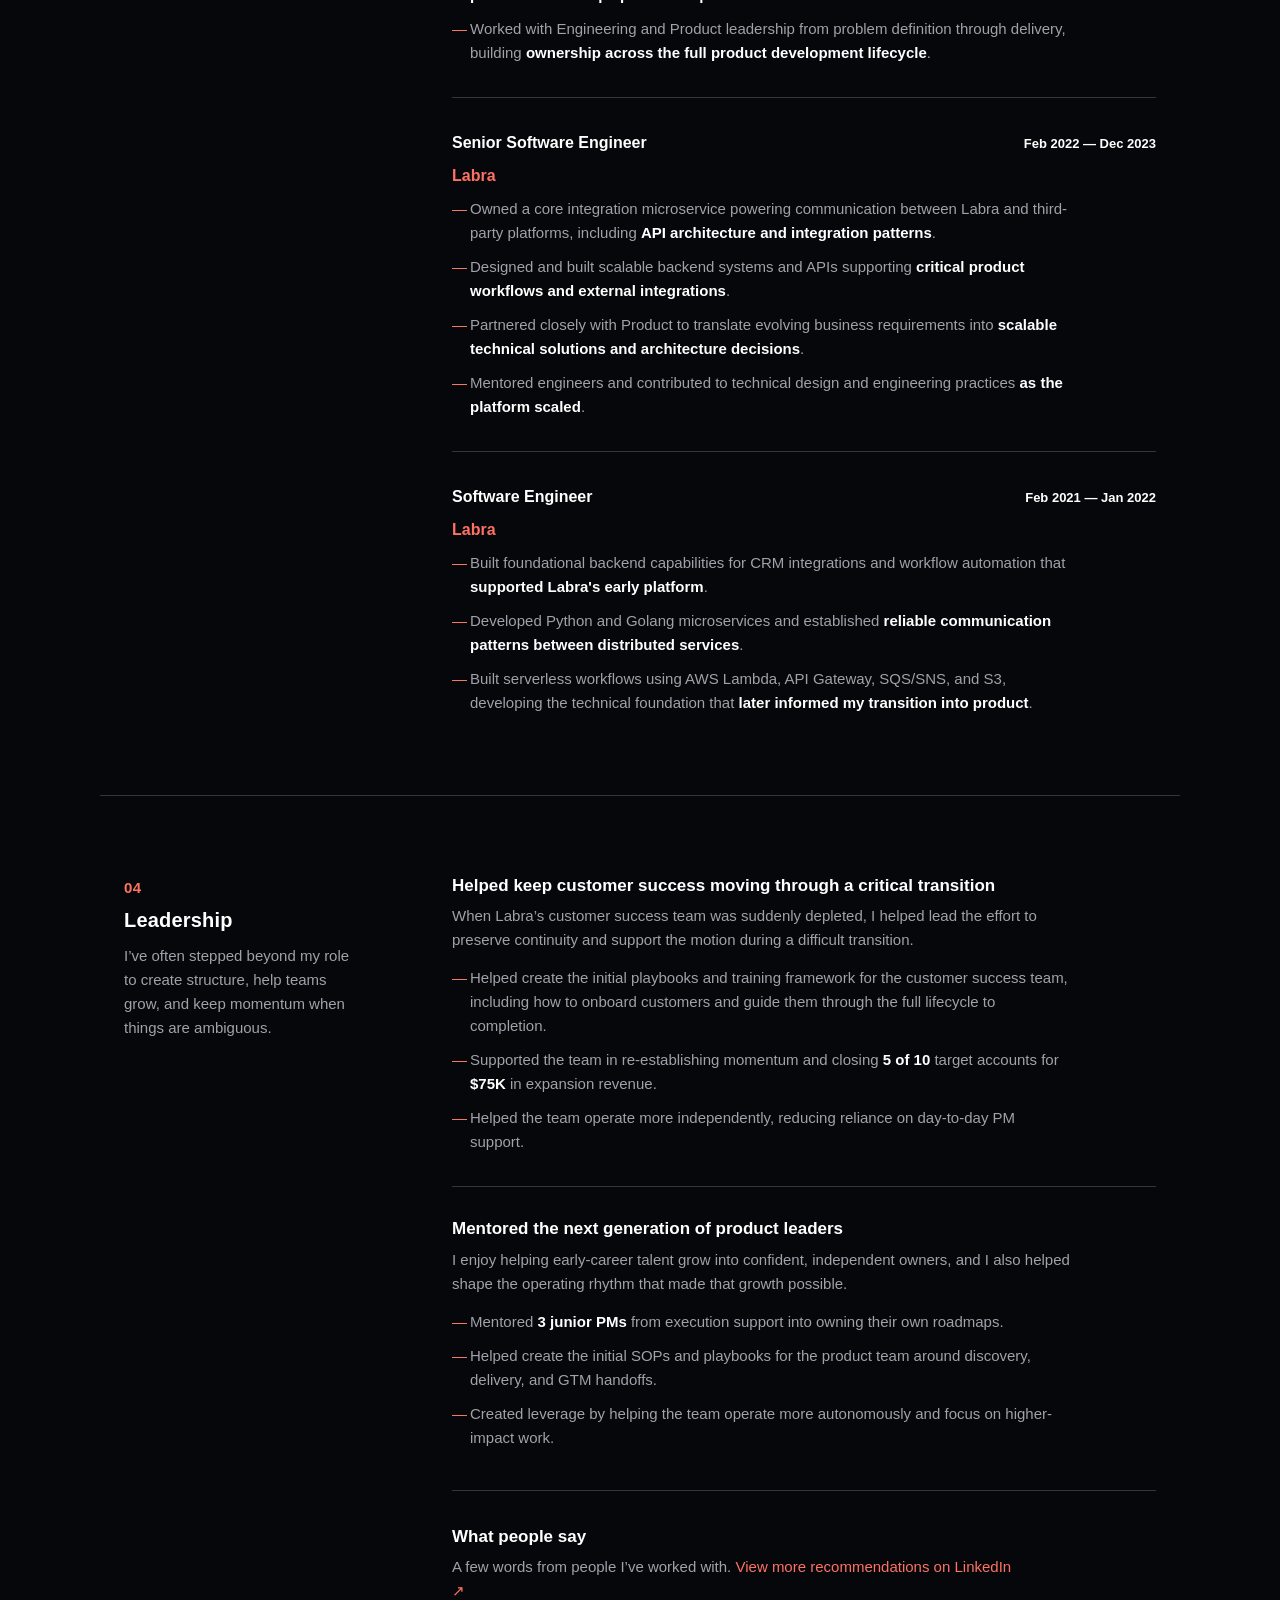
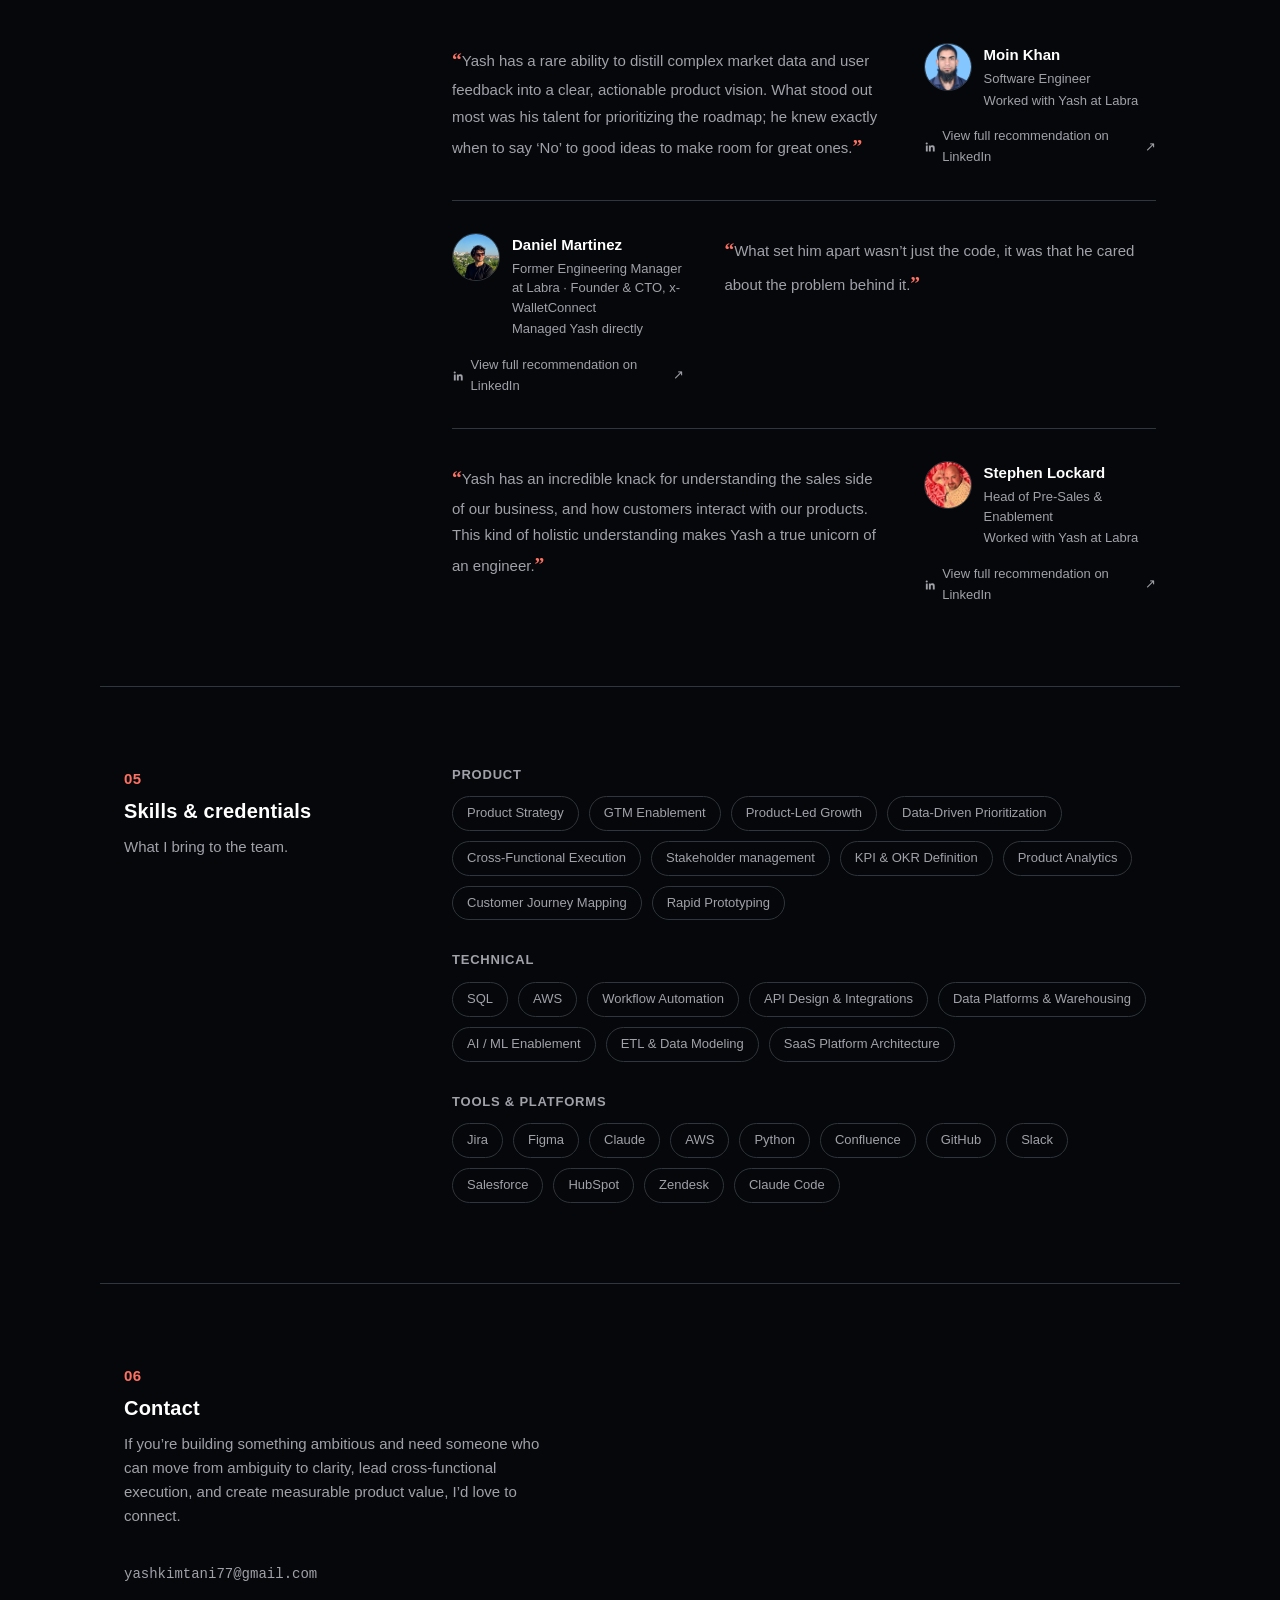
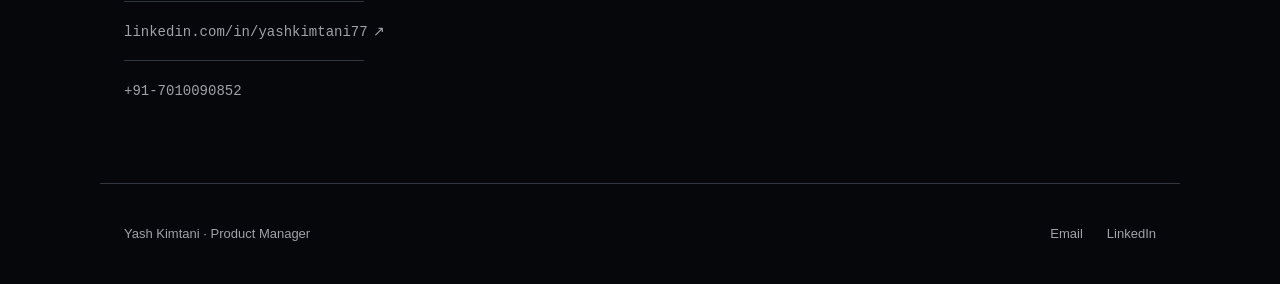
==== commit 01a2d92e: "fixed the experience timeline" ====
--- a/index.html
+++ b/index.html
@@ -142,7 +142,7 @@
         <div class="exp-item">
           <div class="exp-meta">
             <span class="exp-role">Product Manager</span>
-            <span class="exp-date">2025 — Present</span>
+            <span class="exp-date">Apr 2025 — Present</span>
           </div>
           <p class="exp-org">Labra</p>
           <ul class="role-points">
@@ -159,7 +159,7 @@
         <div class="exp-item">
           <div class="exp-meta">
             <span class="exp-role">Associate Product Manager</span>
-            <span class="exp-date">2024 — 2025</span>
+            <span class="exp-date">Jan 2024 — Mar 2025</span>
           </div>
           <p class="exp-org">Labra</p>
           <ul class="role-points">
@@ -173,7 +173,7 @@
         <div class="exp-item">
           <div class="exp-meta">
             <span class="exp-role">Senior Software Engineer</span>
-            <span class="exp-date">2022 — 2023</span>
+            <span class="exp-date">Feb 2022 — Dec 2023</span>
           </div>
           <p class="exp-org">Labra</p>
           <ul class="role-points">
@@ -187,7 +187,7 @@
         <div class="exp-item">
           <div class="exp-meta">
             <span class="exp-role">Software Engineer</span>
-            <span class="exp-date">2021 — 2022</span>
+            <span class="exp-date">Feb 2021 — Jan 2022</span>
           </div>
           <p class="exp-org">Labra</p>
           <ul class="role-points">
@@ -379,7 +379,7 @@
       <p class="section-subtitle">If you’re building something ambitious and need someone who can move from ambiguity to clarity, lead cross-functional execution, and create measurable product value, I’d love to connect.</p>
       <a href="mailto:yashkimtani77@gmail.com" class="contact-email">yashkimtani77@gmail.com</a>
       <div class="contact-divider"></div>
-      <a href="https://linkedin.com/in/yashkimtani77" class="contact-linkedin" target="_blank" rel="noopener">linkedin.com/in/yashkimtani <span aria-hidden="true">↗</span></a>
+      <a href="https://linkedin.com/in/yashkimtani77" class="contact-linkedin" target="_blank" rel="noopener">linkedin.com/in/yashkimtani77 <span aria-hidden="true">↗</span></a>
       <div class="contact-divider"></div>
       <a href="tel:+917010090852" class="contact-linkedin">+91-7010090852</a>
     </div>
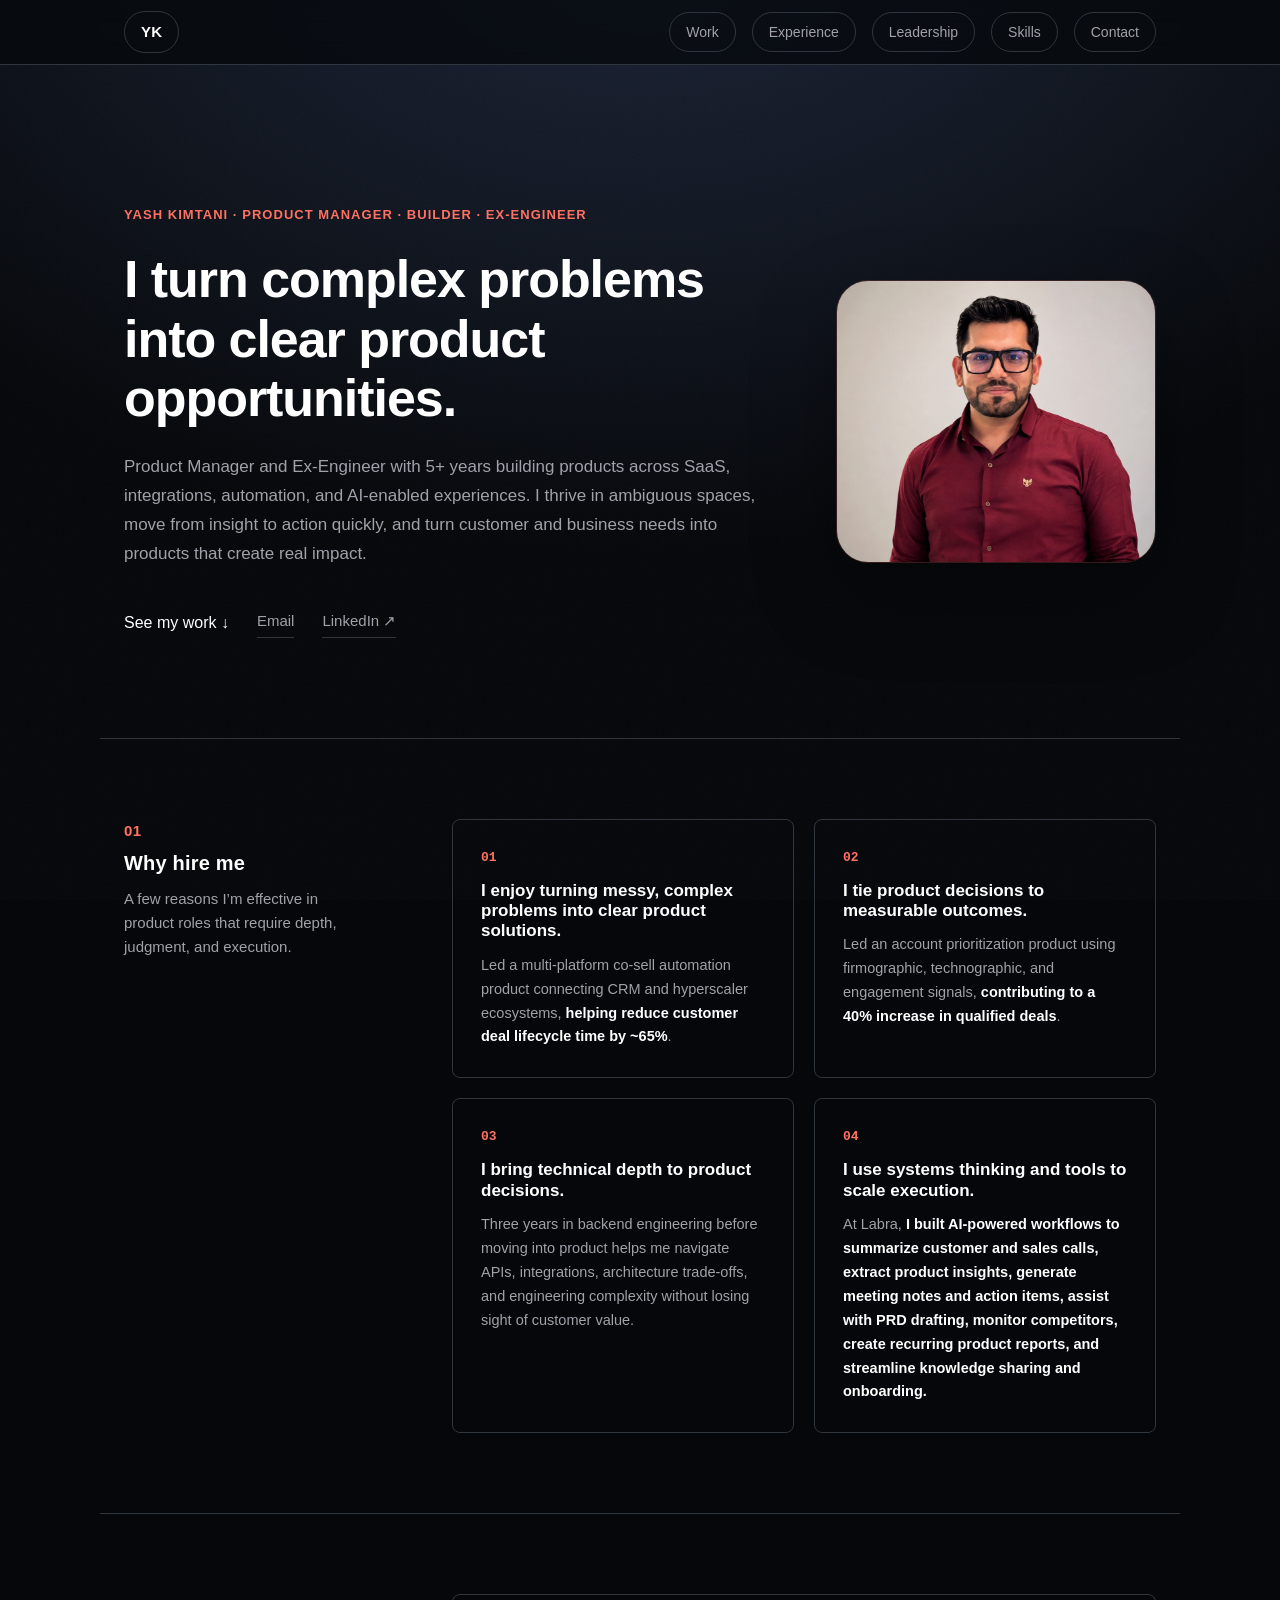
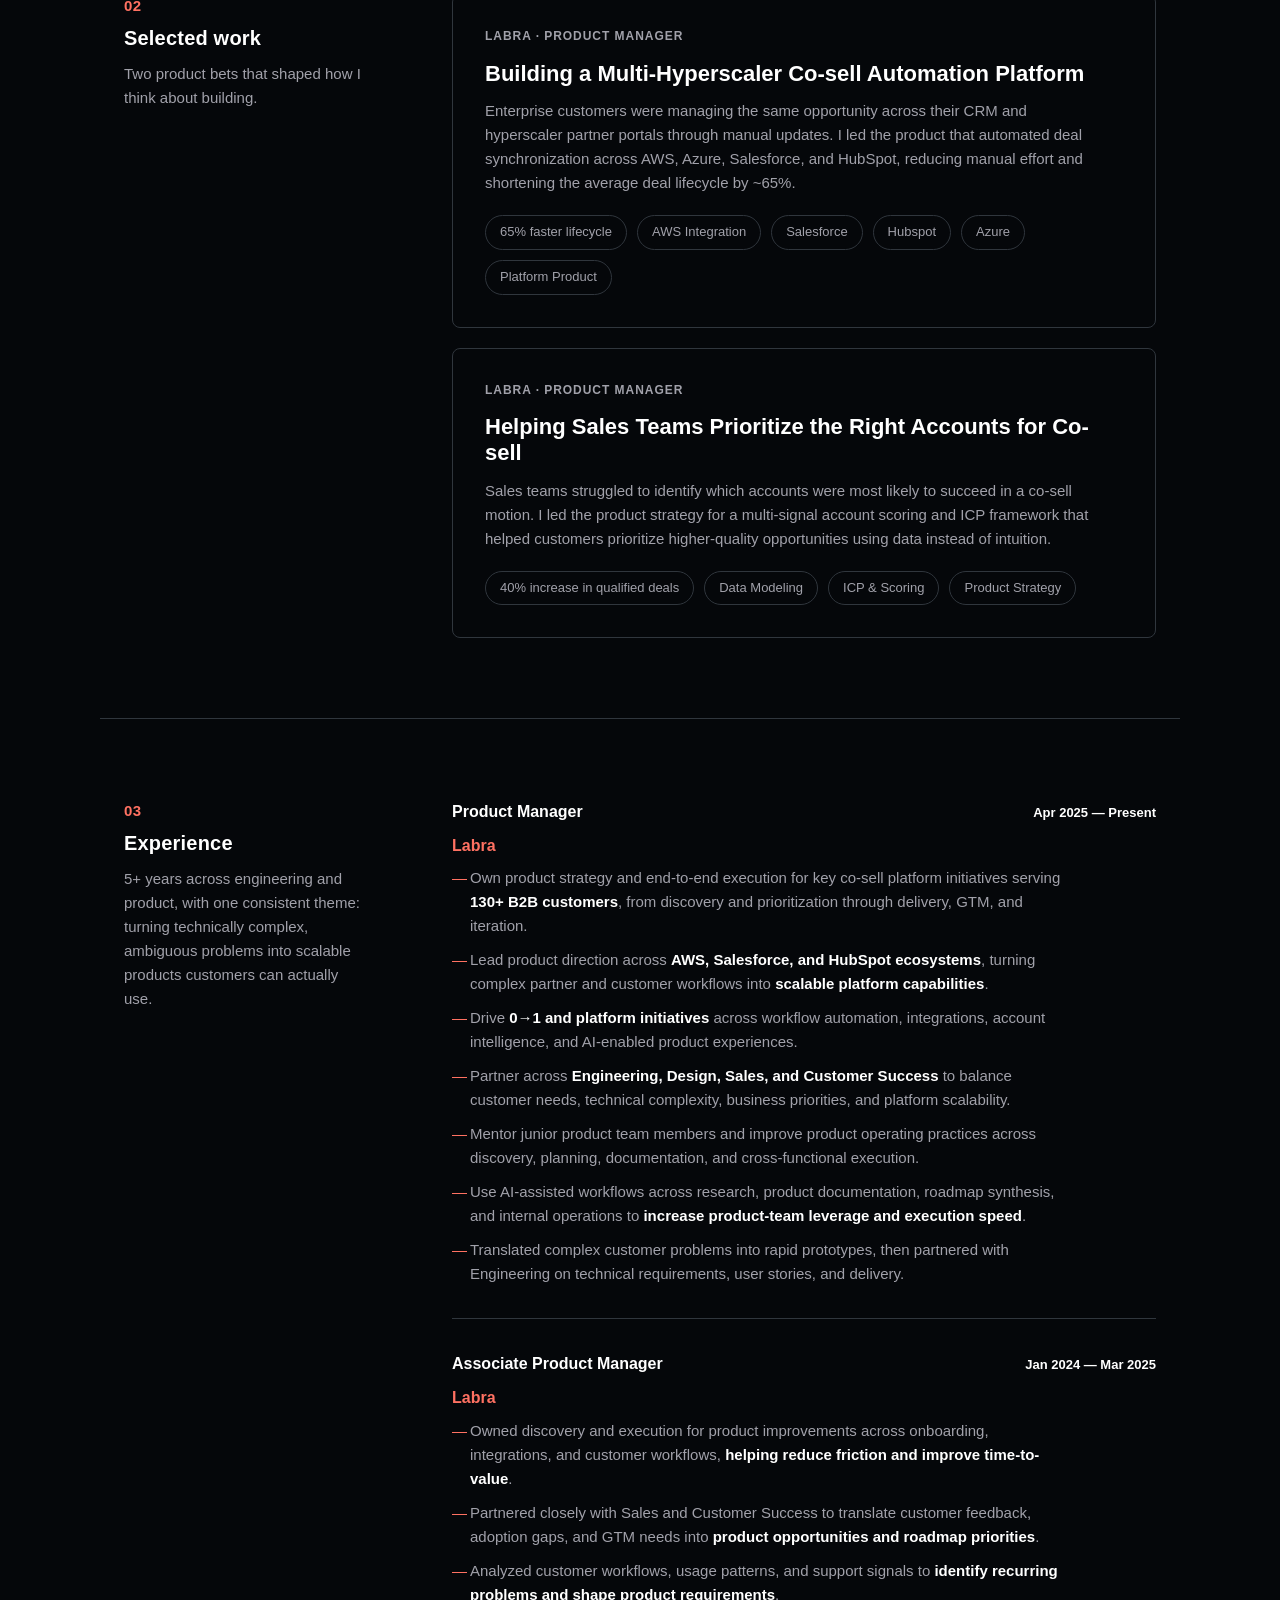
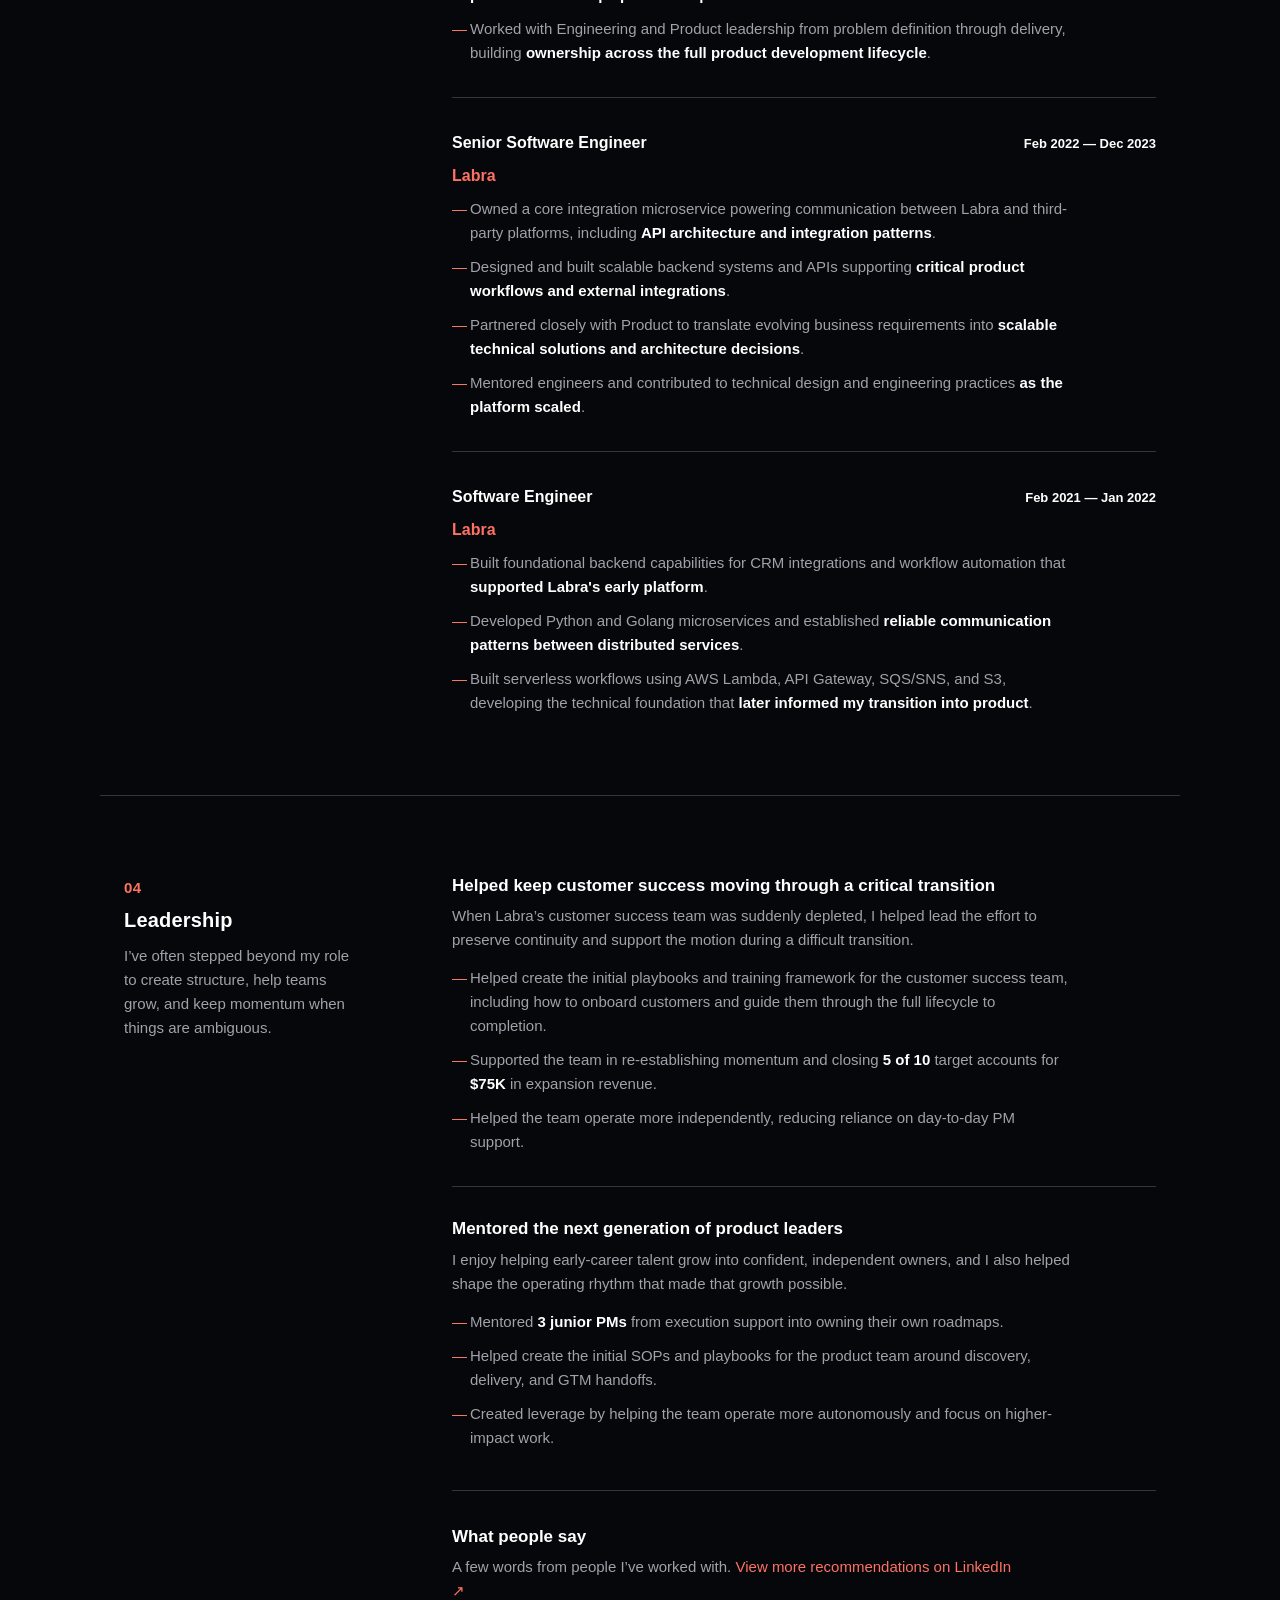
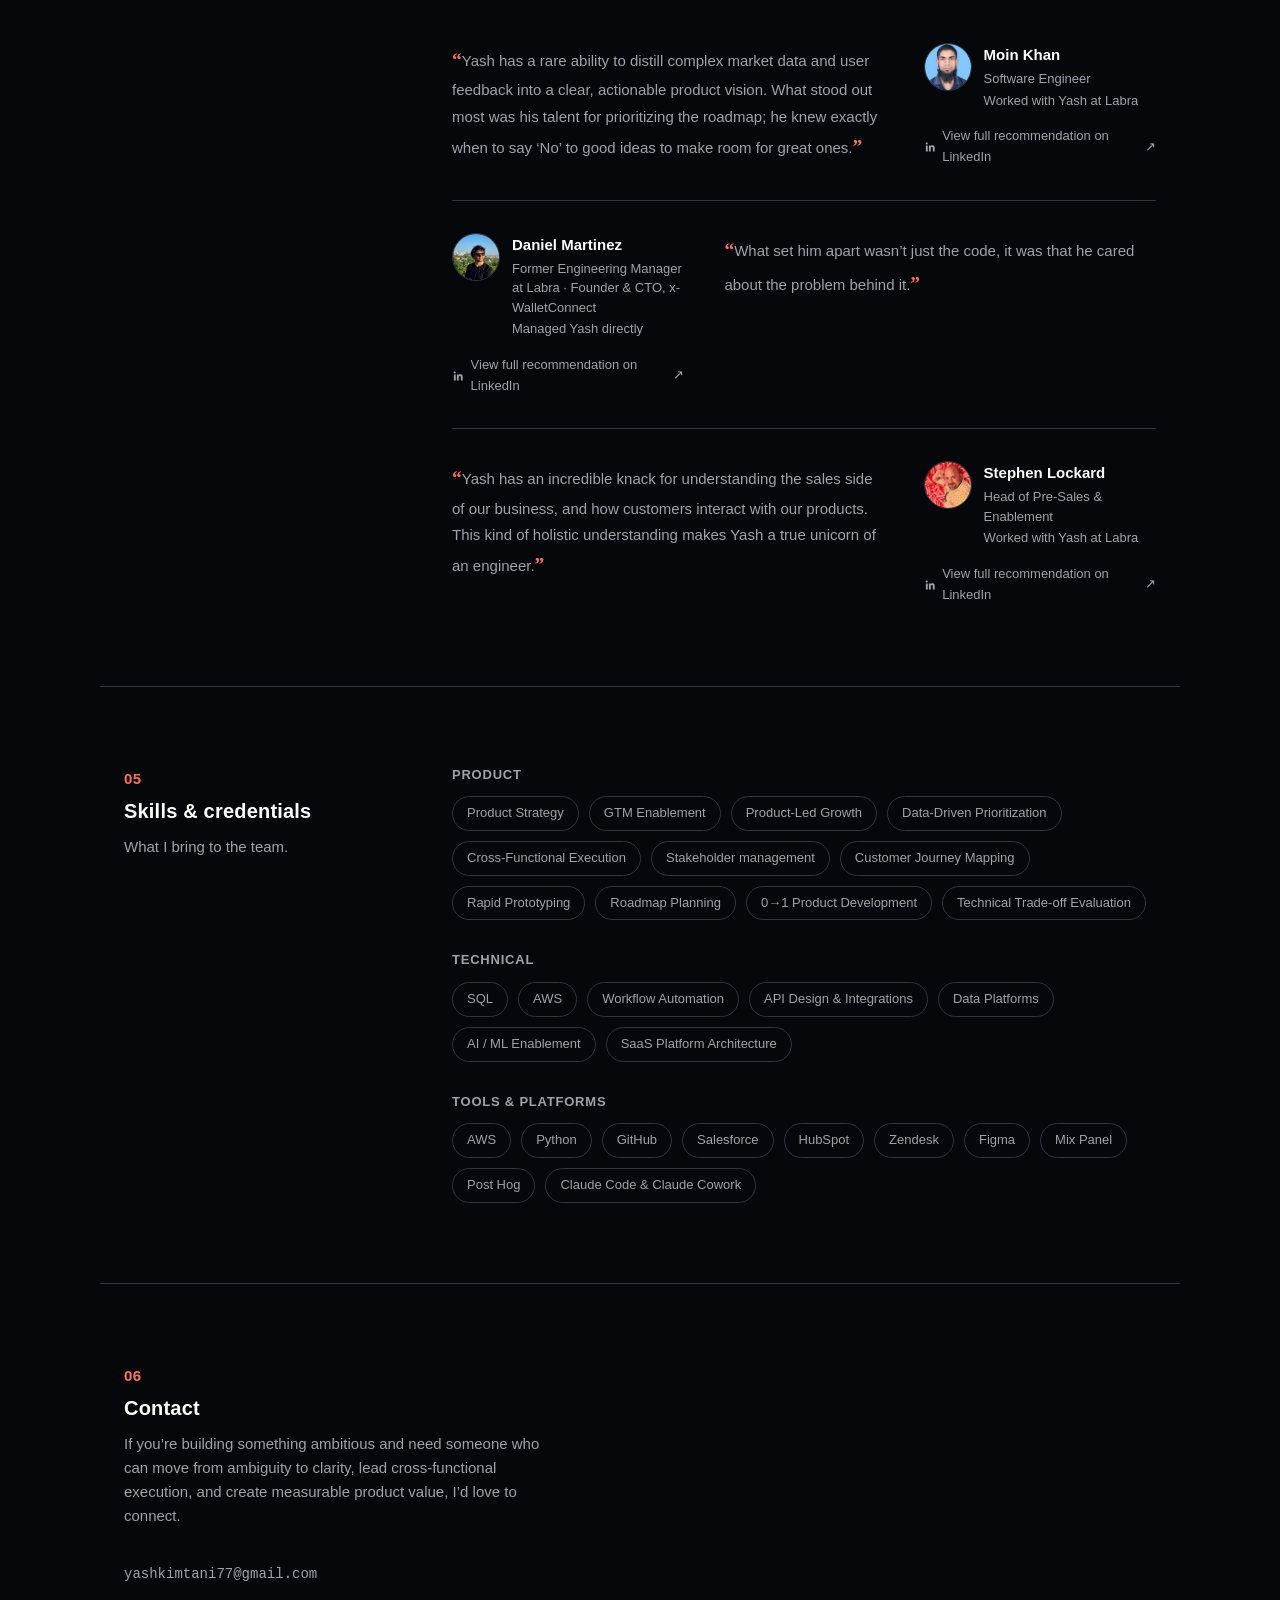
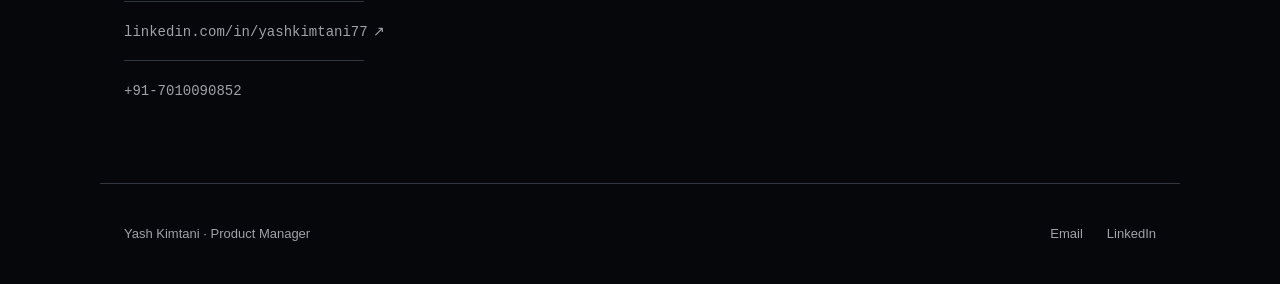
==== commit b3727d23: "fix skill section" ====
--- a/index.html
+++ b/index.html
@@ -329,10 +329,11 @@
             <span class="pill">Data-Driven Prioritization</span>
             <span class="pill">Cross‐Functional Execution</span>
             <span class="pill">Stakeholder management</span>
-            <span class="pill">KPI &amp; OKR Definition</span>
-            <span class="pill">Product Analytics</span>
             <span class="pill">Customer Journey Mapping</span>
             <span class="pill">Rapid Prototyping</span>
+            <span class="pill">Roadmap Planning</span>
+            <span class="pill">0→1 Product Development</span>
+            <span class="pill">Technical Trade-off Evaluation</span>
           </div>
         </div>
 
@@ -343,9 +344,8 @@
             <span class="pill">AWS</span>
             <span class="pill">Workflow Automation</span>
             <span class="pill">API Design &amp; Integrations</span>
-            <span class="pill">Data Platforms &amp; Warehousing</span>
+            <span class="pill">Data Platforms</span>
             <span class="pill">AI / ML Enablement</span>
-            <span class="pill">ETL &amp; Data Modeling</span>
             <span class="pill">SaaS Platform Architecture</span>
           </div>
         </div>
@@ -353,18 +353,16 @@
         <div class="skills-group">
           <h4>Tools &amp; platforms</h4>
           <div class="pill-row">
-            <span class="pill">Jira</span>
-            <span class="pill">Figma</span>
-            <span class="pill">Claude</span>
             <span class="pill">AWS</span>
             <span class="pill">Python</span>
-            <span class="pill">Confluence</span>
             <span class="pill">GitHub</span>
-            <span class="pill">Slack</span>
             <span class="pill">Salesforce</span>
             <span class="pill">HubSpot</span>
             <span class="pill">Zendesk</span>
-            <span class="pill">Claude Code</span>
+            <span class="pill">Figma</span>
+            <span class="pill">Mix Panel</span>
+            <span class="pill">Post Hog</span>
+            <span class="pill">Claude Code &amp; Claude Cowork</span>
           </div>
         </div>
       </div>
